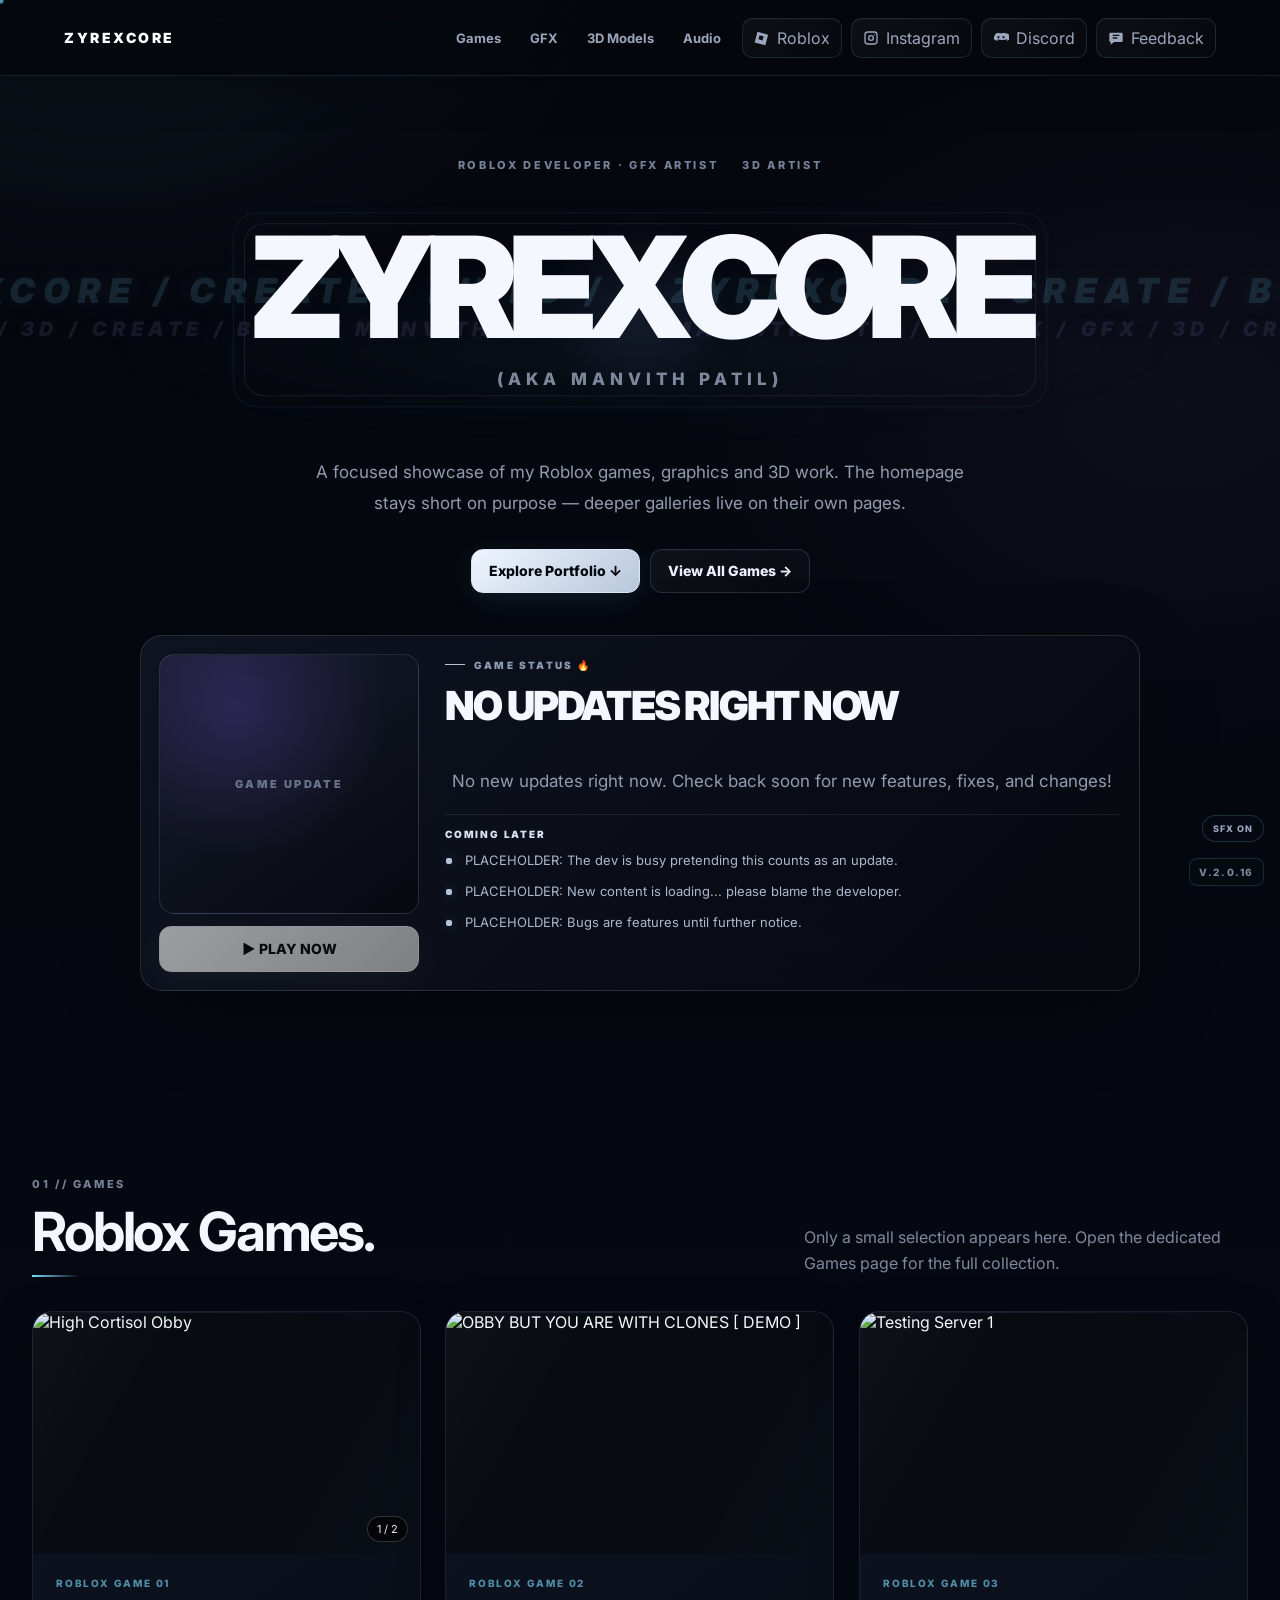
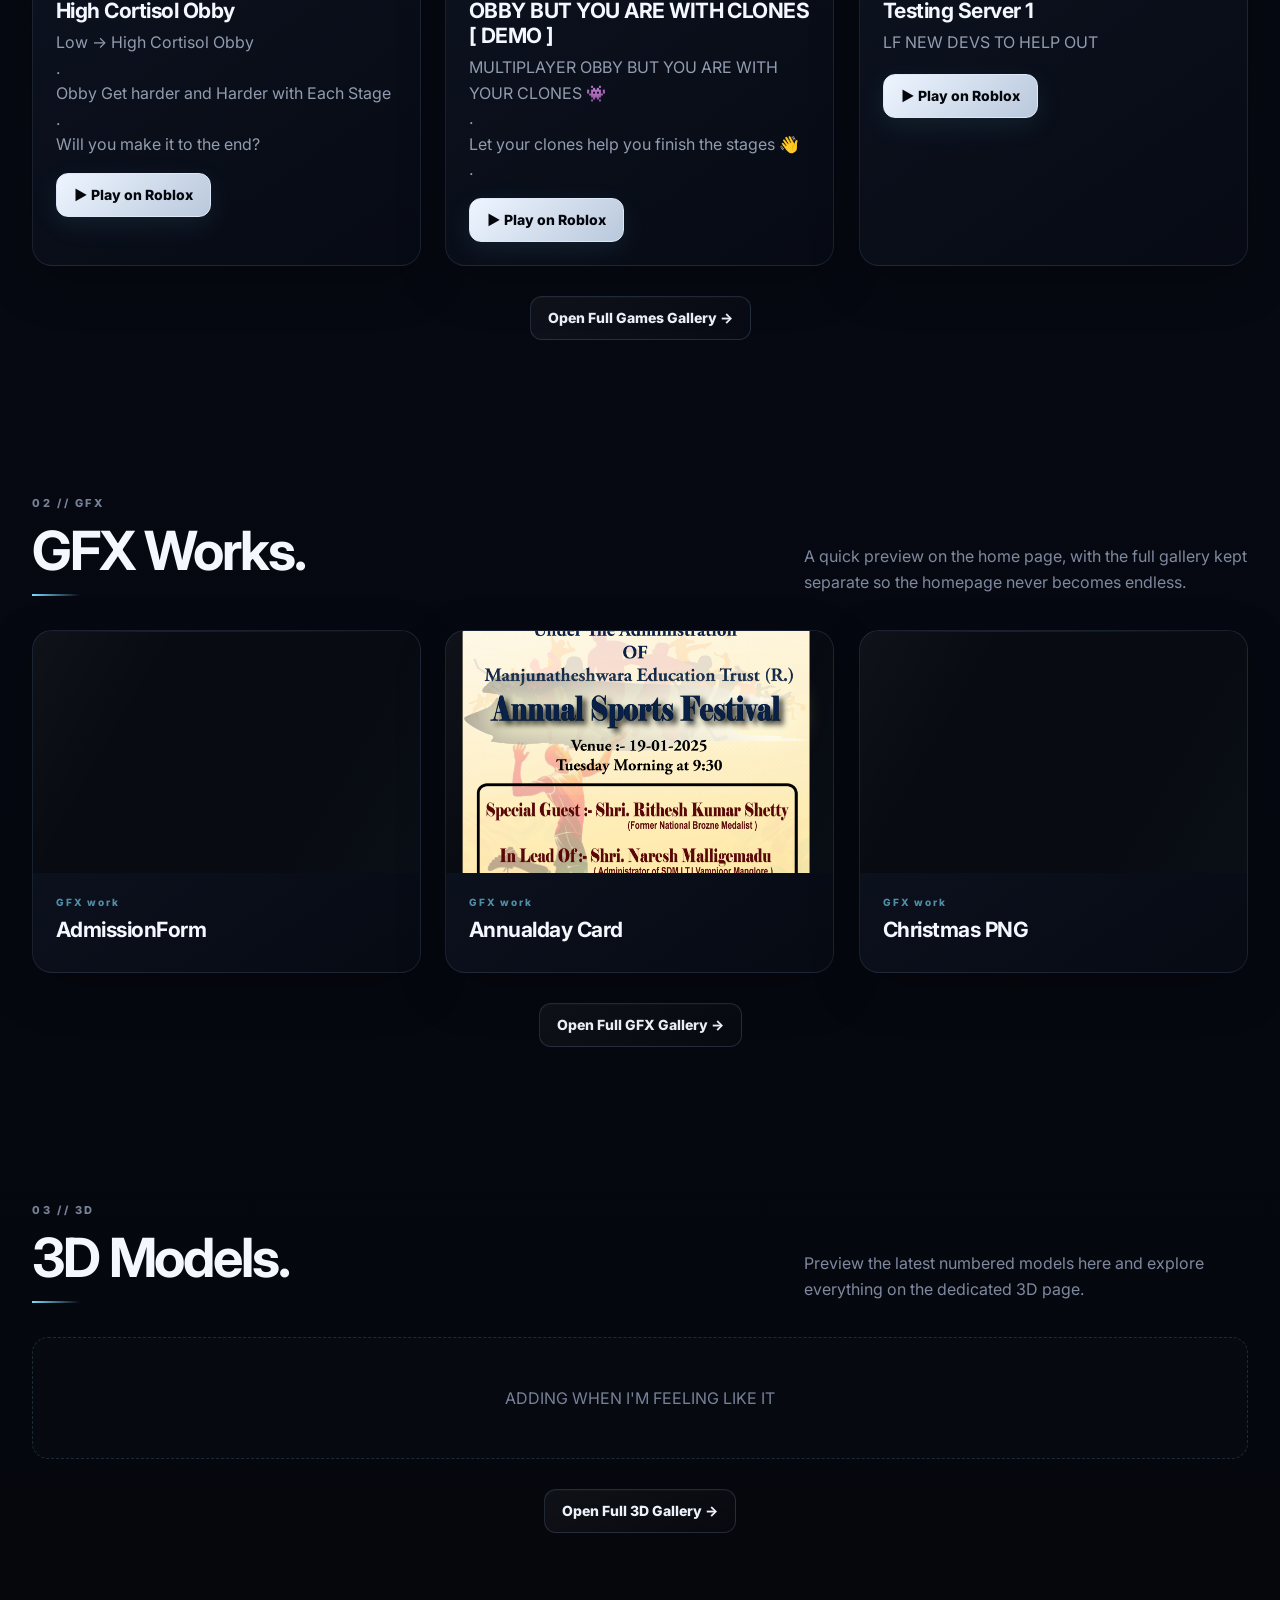
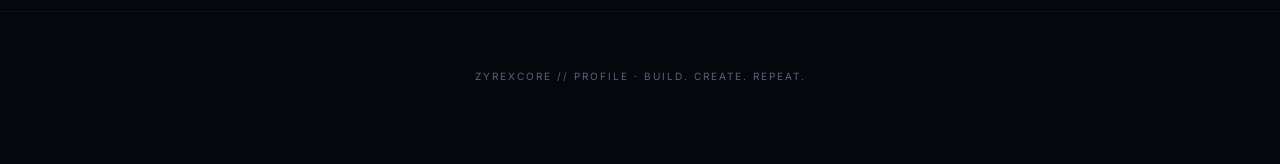
==== index.html @ 9eb10562 "Refresh update notes assets cache" ====
<!doctype html><html lang="en"><head><meta charset="utf-8"><meta name="viewport" content="width=device-width,initial-scale=1"><meta http-equiv="Cache-Control" content="no-cache, no-store, must-revalidate"><meta http-equiv="Pragma" content="no-cache"><meta http-equiv="Expires" content="0"><meta name="theme-color" content="#050505"><title>ZyrexCore // Profile</title><link rel="stylesheet" href="styles.css?v=20261002-v26"><link rel="stylesheet" href="home-mobile.css?v=20261002-v3"><link rel="stylesheet" href="update-notes.css?v=2"></head><body><div class="version-badge">V.2.0.16</div><main><section class="hero"><div class="hero-inner"><div class="eyebrow hero-eyebrow"><span>ROBLOX DEVELOPER · GFX ARTIST</span><span>3D ARTIST</span></div><div class="hero-brand-wrap"><h1 class="hero-brand" aria-label="ZYREXCORE"><span>Z</span><span>Y</span><span>R</span><span>E</span><span>X</span><span>C</span><span>O</span><span>R</span><span>E</span></h1><div class="hero-alias">(AKA MANVITH PATIL)</div></div><p>A focused showcase of my Roblox games, graphics and 3D work. The homepage stays short on purpose — deeper galleries live on their own pages.</p><div class="actions"><a class="btn primary" href="#games">Explore Portfolio ↓</a><a class="btn" href="games.html">View All Games →</a></div></div></section><section class="wrap" id="games"><div class="section-head"><div><div class="eyebrow">01 // GAMES</div><h2>Roblox Games.</h2></div><p>Only a small selection appears here. Open the dedicated Games page for the full collection.</p></div><div class="grid" id="gamesGrid"></div><div class="actions" style="margin-top:28px"><a class="btn" href="games.html">Open Full Games Gallery →</a></div></section><section class="wrap"><div class="section-head"><div><div class="eyebrow">02 // GFX</div><h2>GFX Works.</h2></div><p>A quick preview on the home page, with the full gallery kept separate so the homepage never becomes endless.</p></div><div class="grid" id="gfxGrid"></div><div class="actions" style="margin-top:28px"><a class="btn" href="gfx.html">Open Full GFX Gallery →</a></div></section><section class="wrap"><div class="section-head"><div><div class="eyebrow">03 // 3D</div><h2>3D Models.</h2></div><p>Preview the latest numbered models here and explore everything on the dedicated 3D page.</p></div><div class="grid" id="modelsGrid"></div><div class="actions" style="margin-top:28px"><a class="btn" href="models.html">Open Full 3D Gallery →</a></div></section></main><footer class="footer">ZYREXCORE // PROFILE · BUILD. CREATE. REPEAT.</footer><script src="portfolio.js?v=20261002-v26"></script><script src="mobile-preview.js?v=20261002-v3"></script><script src="update-notes.js?v=3"></script><script>
function wireHomePreviewLinks(){
  const sections=[['gamesGrid','games.html'],['gfxGrid','gfx.html'],['modelsGrid','models.html']];
  sections.forEach(([id,url])=>{
    const grid=document.getElementById(id);
    if(!grid)return;
    grid.querySelectorAll('.card').forEach(card=>{
      card.style.cursor='pointer';
      card.onclick=e=>{if(e.target.closest('a,button'))return;window.location.href=url};
    });
  });
}
bootChrome();
document.querySelectorAll('.version-badge').forEach(el=>el.textContent='V.2.0.16');

renderGames('gamesGrid',3).then(()=>{wireHomePreviewLinks();});
renderAssets('gfx','gfxGrid','GFX work').then(()=>{const b=document.getElementById('gfxGrid');[...b.children].slice(3).forEach(x=>x.remove());wireHomePreviewLinks()});
renderAssets('model','modelsGrid','3D models').then(()=>{const b=document.getElementById('modelsGrid');[...b.children].slice(3).forEach(x=>x.remove());wireHomePreviewLinks()});
</script></body></html>
---- styles.css ----
@import url('https://fonts.googleapis.com/css2?family=Inter:wght@400;500;600;700;800;900&display=swap');
:root{--bg:#05060b;--panel:#0b0e17;--panel2:#101522;--line:#202638;--text:#f5f7ff;--muted:#8992aa;--soft:#cbd2e2;--violet:#8b5cf6;--cyan:#35e0ff;--pink:#ff4dcc}
*{box-sizing:border-box;-webkit-tap-highlight-color:transparent}
html{scroll-behavior:smooth;background:var(--bg);overflow-x:hidden}
body{margin:0;min-width:0;overflow-x:hidden;background:radial-gradient(900px 520px at 50% -15%,rgba(139,92,246,.14),transparent 65%),radial-gradient(700px 500px at 100% 20%,rgba(53,224,255,.07),transparent 65%),var(--bg);color:var(--text);font-family:Inter,ui-sans-serif,system-ui,-apple-system,"Segoe UI",sans-serif;padding-top:76px}
body:before{content:"";position:fixed;inset:0;pointer-events:none;z-index:-1;background:radial-gradient(circle at 50% 20%,transparent 0,rgba(0,0,0,.08) 65%,rgba(0,0,0,.35) 100%)}
body.modal-open{overflow:hidden}
.version-badge{position:fixed;left:16px;bottom:14px;z-index:100;color:#7e879c;font-size:10px;font-weight:800;letter-spacing:.16em;padding:7px 9px;border:1px solid #283047;border-radius:8px;background:rgba(7,10,18,.82);backdrop-filter:blur(12px);pointer-events:none;user-select:none}
.nav{position:fixed!important;top:0;left:0;right:0;width:100%;height:76px;z-index:100;display:flex;align-items:center;justify-content:space-between;padding:0 clamp(16px,5vw,72px);border-bottom:1px solid rgba(255,255,255,.08);background:rgba(5,7,13,.88);backdrop-filter:blur(18px)}
.brand{font-size:14px;font-weight:900;letter-spacing:.18em;color:#fff;text-decoration:none;white-space:nowrap}
.nav-right,.socials{display:flex;align-items:center;gap:9px}
.nav-links{display:flex;align-items:center;gap:25px;margin-right:10px}
.nav-links a,.social-btn{color:#9ca6bd;text-decoration:none;font-size:13px;font-weight:700;transition:.2s}
.nav-links a:hover,.nav-links a.active,.social-btn:hover{color:#fff}
.nav-links a{position:relative;padding:8px 2px}
.nav-links a:after{content:"";position:absolute;left:0;right:0;bottom:1px;height:1px;background:var(--cyan);transform:scaleX(0);transition:.2s}
.nav-links a:hover:after,.nav-links a.active:after{transform:scaleX(1)}
.social-btn{display:inline-flex;align-items:center;justify-content:center;gap:7px;min-height:38px;padding:9px 11px;border:1px solid #273049;border-radius:10px;background:rgba(10,14,25,.72);cursor:pointer;font:inherit}
.social-btn svg{width:16px;height:16px;fill:currentColor}
.feedback-btn:hover{border-color:#52617f;transform:translateY(-1px)}
.hero{min-height:calc(100svh - 76px);display:grid;place-items:center;text-align:center;padding:70px 20px 90px;position:relative}
.hero-inner{width:min(1180px,100%)}
.eyebrow{font-size:11px;font-weight:800;letter-spacing:.24em;color:#778198;text-transform:uppercase}
.hero-eyebrow{display:flex;justify-content:center;gap:24px;flex-wrap:wrap}
.hero-brand-wrap{position:relative;display:inline-block;margin:42px auto 34px;isolation:isolate;perspective:1000px;overflow:hidden}
.hero-brand{position:relative;z-index:3;margin:0;font-size:clamp(60px,11vw,145px);line-height:.82;font-weight:900;letter-spacing:-.075em;white-space:nowrap;color:#f5f7ff;transform:perspective(1000px) rotateX(var(--rx,0deg)) rotateY(var(--ry,0deg));transform-style:preserve-3d;transition:transform .12s cubic-bezier(.2,.8,.2,1)}
.hero-brand:before,.hero-brand:after,.hero-brand-wrap:before,.hero-brand-wrap:after{display:none!important;content:none!important}
.hero-letter{display:inline-block;position:relative;transform:translate3d(var(--lx,0px),var(--ly,0px),0);animation:heroLetter 3.8s ease-in-out infinite;animation-delay:calc(var(--i)*-.16s);will-change:transform}
@keyframes heroLetter{0%,100%{top:2px}50%{top:-3px}}
.hero-moving-lane{position:absolute;left:0;top:50%;z-index:1;width:max-content;height:52px;display:flex;align-items:center;gap:70px;pointer-events:none;white-space:nowrap;transform:translateY(-50%)}
.hero-moving-lane span{display:block;font-size:clamp(18px,3vw,40px);font-weight:900;letter-spacing:.25em;line-height:1;color:rgba(155,190,220,.13);white-space:nowrap}
.hero-moving-lane-a{animation:heroLaneLeft 18s linear infinite}
.hero-moving-lane-b{top:64%;animation:heroLaneRight 23s linear infinite}
.hero-moving-lane-b span{font-size:clamp(11px,1.8vw,24px);letter-spacing:.3em;color:rgba(190,175,225,.10)}
@keyframes heroLaneLeft{from{transform:translate3d(0,-50%,0)}to{transform:translate3d(-33.333%,-50%,0)}}
@keyframes heroLaneRight{from{transform:translate3d(-33.333%,-50%,0)}to{transform:translate3d(0,-50%,0)}}
.hero-alias{margin-top:20px;font-size:clamp(12px,1.5vw,17px);font-weight:800;letter-spacing:.3em;color:#7e879b}
.hero p{max-width:720px;margin:34px auto 0;color:#929bb0;font-size:17px;line-height:1.8}
.actions{display:flex;justify-content:center;gap:10px;margin-top:34px;flex-wrap:wrap}
.btn{display:inline-flex;align-items:center;justify-content:center;gap:8px;min-height:44px;padding:12px 17px;border-radius:12px;border:1px solid #2a334a;background:#0b0f19;color:#edf1fa;text-decoration:none;font-weight:800;font-size:14px;transition:.2s;cursor:pointer}
.btn:hover{border-color:#596783;transform:translateY(-2px)}
.btn.primary{background:#f5f7ff;color:#05060b;border-color:#f5f7ff}
.btn:disabled{opacity:.55;cursor:wait;transform:none}
.wrap{width:min(1240px,100%);margin:auto;padding:76px 28px}
.section-head{display:flex;align-items:end;justify-content:space-between;gap:24px;margin-bottom:28px}
.section-head h2{font-size:clamp(30px,4.5vw,54px);margin:0;letter-spacing:-.04em}
.section-head p{max-width:540px;margin:0;color:#7f899e;line-height:1.6}
.grid{display:grid;grid-template-columns:repeat(3,minmax(0,1fr));gap:20px}
.card{min-width:0;overflow:hidden;border:1px solid rgba(255,255,255,.09);border-radius:18px;background:linear-gradient(145deg,rgba(255,255,255,.035),rgba(255,255,255,.012));box-shadow:0 12px 40px rgba(0,0,0,.18);transition:.25s}
.card:hover{transform:translateY(-5px);border-color:rgba(255,255,255,.24);box-shadow:0 18px 55px rgba(0,0,0,.3)}
.media{aspect-ratio:16/10;overflow:hidden;background:#080b12}
.media img{display:block;width:100%;height:100%;object-fit:cover;transition:transform .45s cubic-bezier(.2,.7,.2,1),filter .35s}
.card:hover .media img{transform:scale(1.035);filter:brightness(1.04)}
.game-media{position:relative}
.game-carousel{position:relative;width:100%;height:100%}
.game-carousel .game-slide{width:100%;height:100%;object-fit:cover;display:block}
.slide-btn{position:absolute;top:50%;transform:translateY(-50%);width:38px;height:38px;border:1px solid rgba(255,255,255,.3);border-radius:50%;background:rgba(0,0,0,.62);color:#fff;font-size:28px;line-height:1;cursor:pointer;display:grid;place-items:center;opacity:.75}
.slide-btn.prev{left:12px}.slide-btn.next{right:12px}
.slide-count{position:absolute;right:12px;bottom:12px;padding:5px 9px;border-radius:99px;background:rgba(0,0,0,.7);border:1px solid rgba(255,255,255,.18);font-size:11px;color:#eee}
.game-placeholder{height:100%;display:grid;place-items:center;align-content:center;gap:7px;background:radial-gradient(circle,#161d2c,#080b12);color:#7f8aa0;letter-spacing:.18em;font-weight:900}
.game-placeholder small{font-size:9px;letter-spacing:.16em;color:#566078}
.card-body{padding:21px}
.kicker{font-size:10px;letter-spacing:.18em;color:#748097;font-weight:800}
.card h3{margin:9px 0 7px;font-size:21px;letter-spacing:-.025em}
.card p{color:#929caf;line-height:1.6;margin:0}
.game-description{white-space:pre-line;max-height:7.8em;overflow:hidden}
.card-actions{margin-top:18px}
.empty{padding:50px 25px;border:1px dashed #303a52;border-radius:16px;color:#778197;text-align:center;grid-column:1/-1;background:rgba(255,255,255,.015)}
.page-hero{width:min(1200px,100%);padding:90px 28px 48px;margin:auto}
.page-hero h1{font-size:clamp(46px,8vw,88px);line-height:.92;margin:0 0 15px;letter-spacing:-.06em}
.page-hero p{max-width:700px;color:#8993a8;line-height:1.7}
.footer{padding:50px 24px 70px;text-align:center;color:#596277;font-size:10px;letter-spacing:.2em}
.lightbox{position:fixed;inset:76px 0 0;z-index:200;display:none;place-items:center;padding:18px 22px;background:rgba(0,0,0,.94);backdrop-filter:blur(14px)}
.lightbox.open{display:grid}
.lightbox img{max-width:calc(100vw - 44px);max-height:calc(100svh - 112px);object-fit:contain;border:1px solid rgba(255,255,255,.1);border-radius:10px;box-shadow:0 30px 100px rgba(0,0,0,.7)}
.close{position:fixed;right:18px;top:88px;z-index:2;min-height:42px;border:1px solid #303b52;border-radius:10px;background:#0c111c;color:#fff;padding:9px 13px;cursor:pointer}
.feedback-overlay{position:fixed;inset:0;z-index:300;display:none;place-items:center;padding:22px;background:rgba(0,0,0,.82);backdrop-filter:blur(10px)}
.feedback-overlay.open{display:grid;pointer-events:auto}
.feedback-modal{position:relative;z-index:301;width:min(620px,calc(100vw - 32px));max-height:min(90svh,820px);overflow-y:auto;overscroll-behavior:contain;border:1px solid #303a52;border-radius:20px;background:linear-gradient(145deg,#101521,#080b12);padding:34px;box-shadow:0 25px 90px rgba(0,0,0,.65)}
.feedback-close{position:absolute;right:18px;top:16px;z-index:302;width:38px;height:38px;border:1px solid #303a52;border-radius:10px;background:#0b101a;color:#fff;font-size:25px;cursor:pointer}
.feedback-modal h2{margin:10px 0 6px;font-size:clamp(30px,5vw,44px);letter-spacing:-.04em}
.feedback-subtitle{margin:0 0 26px;color:#7d879b}
.feedback-modal label{display:block;margin:0 0 18px;color:#dce2ee;font-size:13px;font-weight:700}
.feedback-modal label span{color:#657087;font-weight:500}
.feedback-modal input,.feedback-modal textarea{display:block;width:100%;margin-top:8px;border:1px solid #303a52;border-radius:11px;background:#080c15;color:#fff;padding:13px 14px;outline:none;font:inherit;resize:vertical}
.feedback-modal input:focus,.feedback-modal textarea:focus{border-color:#566783;box-shadow:0 0 0 3px rgba(53,224,255,.07)}
.feedback-modal textarea{min-height:160px}
.feedback-trap{position:absolute!important;left:-9999px!important;width:1px!important;height:1px!important;opacity:0!important}
.feedback-status{min-height:0;height:0;margin:0;overflow:hidden}
.feedback-actions{display:flex;justify-content:flex-end;gap:10px;margin-top:8px;position:relative;z-index:2}
.feedback-toast{position:fixed;left:50%;top:50%;z-index:400;transform:translate(-50%,-42%) scale(.92);width:min(460px,calc(100vw - 32px));padding:18px 20px;border:1px solid #35405a;border-radius:16px;background:rgba(10,14,23,.97);box-shadow:0 22px 80px rgba(0,0,0,.68),0 0 0 100vmax rgba(0,0,0,.28);color:#eee;font-size:14px;font-weight:700;text-align:center;opacity:0;pointer-events:none;transition:opacity .22s ease,transform .22s ease;backdrop-filter:blur(14px)}
.feedback-toast.show{opacity:1;transform:translate(-50%,-50%) scale(1)}
.sfx-toggle{position:fixed;right:16px;bottom:58px;z-index:96;padding:7px 10px;border-radius:999px;border:1px solid #303b5c;background:rgba(7,10,18,.86);color:#9ca8c5;font:800 9px Inter,sans-serif;letter-spacing:.12em;cursor:pointer;backdrop-filter:blur(14px)}
.sfx-toggle:hover{color:#fff;border-color:var(--cyan)}
.cursor-light{display:none!important}
.cursor-trail{position:fixed;left:0;top:0;width:6px;height:6px;margin:-3px 0 0 -3px;border-radius:50%;pointer-events:none;z-index:9999;background:rgba(255,255,255,.22);opacity:calc(.3 - var(--n,0)*.018);will-change:transform}
.preview-scroll-wrap{position:relative;width:100%;min-width:0}
.preview-scroll-btn{display:none}
body.gfx-page .grid{display:block!important;position:relative!important;column-count:initial!important}
body.gfx-page .grid>.card{position:absolute!important;margin:0!important;width:calc((100% - 40px)/3);break-inside:initial}
body.gfx-page .media{height:auto!important;aspect-ratio:auto!important;display:flex;align-items:center;justify-content:center}
body.gfx-page .media img{display:block;width:100%;height:auto;object-fit:contain}
body.gfx-page .card-body{padding:8px 11px 10px}
body.gfx-page .card h3{font-size:12px;margin:2px 0 0;color:#cbd3e7}
.game-search{display:flex;align-items:center;gap:12px;margin-bottom:20px}
.game-search input{width:min(520px,100%);padding:13px 15px;border:1px solid #303a52;border-radius:11px;background:#080c15;color:#fff;font:inherit;outline:none}
.game-search input:focus{border-color:#5b6b88}
.game-search input::placeholder{color:#68738a}
.game-search-status{font-size:12px;letter-spacing:.08em;color:#68738a;white-space:nowrap}
@media(max-width:900px){.grid{grid-template-columns:repeat(2,minmax(0,1fr))}.nav{padding:0 14px}.nav-links{gap:16px}.social-btn{padding:9px}.social-btn span{display:none}.wrap{padding:58px 20px}.page-hero{padding:72px 20px 42px}body.gfx-page .grid>.card{width:calc((100% - 14px)/2)}}
@media(max-width:600px){
 html{scroll-padding-top:76px}
 body{padding-top:76px}
 .nav{height:76px;padding:10px 12px;align-items:center}
 .brand{font-size:12px;letter-spacing:.15em}
 .nav-right{margin-left:auto;gap:5px}
 .nav-links{order:3;display:flex;width:100%;margin:0;gap:8px;overflow-x:auto;scrollbar-width:none}
 .nav-links::-webkit-scrollbar{display:none}
 .nav-links a{flex:0 0 auto;font-size:11px}
 .socials{gap:4px}
 .social-btn{width:38px;height:38px;min-height:38px;padding:0;border-radius:11px}
 .social-btn svg{width:17px;height:17px}
 .version-badge{display:none}
 .hero{min-height:auto;padding:48px 16px 78px}
 .hero-eyebrow{gap:8px 16px}
 .hero-brand-wrap{margin:34px auto 28px;max-width:100%;overflow:hidden}
 .hero-brand{font-size:clamp(44px,15.5vw,78px);white-space:nowrap}
 .hero-moving-lane{height:32px;gap:30px}
 .hero-moving-lane span{font-size:10px;letter-spacing:.14em}
 .hero-moving-lane-b{top:65%}
 .hero-moving-lane-b span{font-size:8px;letter-spacing:.18em}
 .hero-alias{font-size:10px;letter-spacing:.2em}
 .hero p{font-size:15px;line-height:1.7;margin-top:28px}
 .actions{margin-top:26px}
 .btn{width:100%}
 .wrap{padding:54px 16px}
 .section-head{display:block}
 .section-head p{margin-top:12px}
 .grid{grid-template-columns:1fr;gap:14px}
 .preview-scroll-wrap{overflow:hidden}
 .preview-scroll-wrap .grid{display:flex!important;flex-wrap:nowrap;gap:0;overflow:visible!important;transform:translate3d(0,0,0);transition:transform .28s ease;will-change:transform}
 .preview-scroll-wrap .grid>.card{flex:0 0 100%;width:100%;max-width:none;min-width:100%;scroll-snap-align:none}
 .preview-scroll-wrap .grid>.empty{flex:0 0 100%;width:100%;min-width:100%}
 .preview-scroll-btn{display:grid;position:absolute;z-index:4;top:42%;width:46px;height:46px;border:1px solid rgba(255,255,255,.3);border-radius:50%;background:rgba(5,5,5,.92);color:#fff;font-size:29px;line-height:1;place-items:center;cursor:pointer;box-shadow:0 8px 30px rgba(0,0,0,.65);backdrop-filter:blur(8px)}
 .preview-scroll-prev{left:8px}.preview-scroll-next{right:8px}
 .preview-scroll-wrap .card:hover{transform:none}
 .preview-scroll-wrap .card-body{padding:16px}
 .preview-scroll-wrap .card h3{font-size:19px}
 .preview-scroll-wrap .card p{font-size:14px}
 .page-hero{padding:62px 16px 36px}
 .lightbox{inset:76px 0 0;padding:12px}
 .lightbox img{max-width:calc(100vw - 24px);max-height:calc(100svh - 100px)}
 .close{top:86px;right:10px}
 .feedback-overlay{padding:12px}
 .feedback-modal{width:100%;max-height:calc(100svh - 24px);padding:24px 16px;border-radius:18px}
 .feedback-modal h2{font-size:30px}
 .feedback-modal input,.feedback-modal textarea{font-size:16px}
 .feedback-actions{flex-direction:column-reverse}
 .feedback-actions .btn{width:100%}
 .sfx-toggle{right:10px;bottom:45px}
 body.gfx-page .grid>.card{width:100%}
 .game-search{display:block}.game-search-status{display:block;margin-top:9px}
}
@media(prefers-reduced-motion:reduce){
 .hero-letter,.hero-moving-lane-a,.hero-moving-lane-b,.card,.btn,.social-btn{animation:none!important;transition:none!important}
 .cursor-trail{display:none!important}
}

/* V2.0.1 HERO INTERACTION */
.hero-brand-wrap{
 --glow-x:50%;
 --glow-y:50%;
 overflow:visible!important;
}
.hero-brand-wrap:before{
 display:block!important;
 content:""!important;
 position:absolute!important;
 left:50%!important;
 top:50%!important;
 width:calc(100% + 34px)!important;
 height:calc(100% + 34px)!important;
 transform:translate(-50%,-50%)!important;
 border:1px solid rgba(120,220,255,.18)!important;
 border-radius:24px!important;
 pointer-events:none!important;
 z-index:2!important;
 opacity:.35!important;
 background:radial-gradient(circle at var(--glow-x) var(--glow-y),rgba(53,224,255,.13),transparent 30%)!important;
 box-shadow:inset 0 0 28px rgba(53,224,255,.025),0 0 24px rgba(53,224,255,.035)!important;
 transition:opacity .3s ease,box-shadow .3s ease!important;
}
.hero-brand-wrap:after{
 display:block!important;
 content:""!important;
 position:absolute!important;
 left:50%!important;
 top:50%!important;
 width:calc(100% + 12px)!important;
 height:calc(100% + 12px)!important;
 transform:translate(-50%,-50%)!important;
 border:1px solid rgba(255,77,204,.08)!important;
 border-radius:20px!important;
 pointer-events:none!important;
 z-index:0!important;
 background:radial-gradient(circle at var(--glow-x) var(--glow-y),rgba(255,77,204,.07),transparent 24%)!important;
}
.hero-brand{
 animation:none!important;
 filter:none!important;
 text-shadow:none!important;
 transition:transform .18s cubic-bezier(.16,1,.3,1)!important;
}
.hero-brand>.hero-letter{
 animation:none!important;
 transform:translate3d(var(--lx,0px),var(--ly,0px),0)!important;
 transition:transform .16s cubic-bezier(.16,1,.3,1),filter .2s ease!important;
}
.hero-brand-wrap:hover:before{opacity:.8!important;box-shadow:inset 0 0 32px rgba(53,224,255,.05),0 0 34px rgba(53,224,255,.08)!important}
.hero-brand-wrap:hover .hero-letter{filter:brightness(1.06)!important}
.hero-moving-lane{
 left:50%!important;
 width:100vw!important;
 max-width:none!important;
 overflow:visible!important;
 gap:clamp(35px,5vw,100px)!important;
 transform:translate3d(-50%,-50%,0)!important;
}
.hero-moving-lane span{
 flex:0 0 auto!important;
 font-size:clamp(18px,3.2vw,44px)!important;
 letter-spacing:.22em!important;
 color:rgba(130,215,255,.11)!important;
 transform:skewX(-10deg)!important;
 text-shadow:0 0 22px rgba(53,224,255,.08)!important;
}
.hero-moving-lane-a{animation:heroLaneSweepLeft 20s linear infinite!important}
.hero-moving-lane-b{
 top:66%!important;
 animation:heroLaneSweepRight 25s linear infinite!important;
}
.hero-moving-lane-b span{
 font-size:clamp(11px,1.7vw,25px)!important;
 letter-spacing:.3em!important;
 color:rgba(255,120,220,.095)!important;
 text-shadow:0 0 18px rgba(255,77,204,.06)!important;
}
@keyframes heroLaneSweepLeft{
 from{transform:translate3d(-50%,-50%,0)}
 to{transform:translate3d(-150%,-50%,0)}
}
@keyframes heroLaneSweepRight{
 from{transform:translate3d(-150%,-50%,0)}
 to{transform:translate3d(-50%,-50%,0)}
}
.cursor-trail{
 width:7px!important;
 height:7px!important;
 margin:-3.5px 0 0 -3.5px!important;
 border-radius:50%!important;
 background:rgba(120,225,255,.42)!important;
 box-shadow:0 0 9px rgba(53,224,255,.18)!important;
 opacity:calc(.34 - var(--n,0)*.022)!important;
 will-change:transform!important;
}
@media(max-width:600px){
 .hero-brand-wrap:before,.hero-brand-wrap:after{width:calc(100% + 16px)!important;height:calc(100% + 16px)!important}
 .hero-moving-lane{width:140vw!important}
 .hero-moving-lane span{font-size:10px!important;letter-spacing:.12em!important}
 .hero-moving-lane-b span{font-size:8px!important}
 .cursor-trail{width:5px!important;height:5px!important;margin:-2.5px 0 0 -2.5px!important}
}
@media(prefers-reduced-motion:reduce){
 .hero-moving-lane-a,.hero-moving-lane-b{animation:none!important}
}


/* V2.0.2 SITE-WIDE VISUAL SYSTEM — shared gallery palette */
:root{
 --violet:#66738a;
 --cyan:#b7c3d6;
 --pink:#8996aa;
}
body{
 background:
  radial-gradient(900px 520px at 50% -15%,rgba(126,143,168,.11),transparent 65%),
  radial-gradient(700px 500px at 100% 20%,rgba(104,122,148,.055),transparent 65%),
  var(--bg);
}
.nav-links a:after{background:#b7c3d6}
.sfx-toggle:hover{border-color:#b7c3d6}
.feedback-modal input:focus,.feedback-modal textarea:focus{box-shadow:0 0 0 3px rgba(183,195,214,.055)}

.hero-brand-wrap:before{
 border-color:rgba(190,204,224,.16)!important;
 background:radial-gradient(circle at var(--glow-x) var(--glow-y),rgba(183,195,214,.10),transparent 30%)!important;
 box-shadow:inset 0 0 28px rgba(183,195,214,.018),0 0 24px rgba(183,195,214,.028)!important;
}
.hero-brand-wrap:after{
 border-color:rgba(145,158,178,.09)!important;
 background:radial-gradient(circle at var(--glow-x) var(--glow-y),rgba(145,158,178,.055),transparent 24%)!important;
}
.hero-brand-wrap:hover:before{
 box-shadow:inset 0 0 32px rgba(183,195,214,.035),0 0 34px rgba(183,195,214,.065)!important;
}
.hero-moving-lane span{
 color:rgba(190,204,224,.105)!important;
 text-shadow:0 0 22px rgba(183,195,214,.055)!important;
}
.hero-moving-lane-b span{
 color:rgba(160,174,196,.09)!important;
 text-shadow:0 0 18px rgba(160,174,196,.045)!important;
}
.cursor-trail{
 background:rgba(195,207,225,.34)!important;
 box-shadow:0 0 9px rgba(183,195,214,.13)!important;
}


/* V2.0.3 — SHARED INTERACTION SYSTEM
   Same visual language + motion treatment across every page. */
:root{
 --accent:#7ddcff;
 --accent2:#a98cff;
 --accent3:#ff72cf;
 --surface:#0a0f1b;
 --surface2:#0e1524;
 --stroke:rgba(150,180,220,.16);
}
body{
 background:
  radial-gradient(800px 500px at 8% 0%,rgba(125,220,255,.055),transparent 62%),
  radial-gradient(800px 560px at 92% 12%,rgba(169,140,255,.05),transparent 64%),
  linear-gradient(180deg,#05070d 0%,#060912 52%,#05070d 100%);
}
body:after{
 content:"";position:fixed;inset:0;pointer-events:none;z-index:-1;opacity:.22;
 background-image:linear-gradient(rgba(255,255,255,.018) 1px,transparent 1px),linear-gradient(90deg,rgba(255,255,255,.018) 1px,transparent 1px);
 background-size:48px 48px;
 mask-image:linear-gradient(to bottom,black,transparent 82%);
}
.nav{
 border-bottom-color:rgba(125,220,255,.12)!important;
 box-shadow:0 12px 45px rgba(0,0,0,.22);
}
.nav-links a:after{background:linear-gradient(90deg,var(--accent),var(--accent2))!important}
.social-btn{
 border-color:rgba(150,180,220,.15)!important;
 background:linear-gradient(145deg,rgba(255,255,255,.045),rgba(255,255,255,.012))!important;
 box-shadow:inset 0 1px rgba(255,255,255,.025);
}
.social-btn:hover{
 color:#fff!important;
 border-color:rgba(125,220,255,.42)!important;
 box-shadow:0 0 22px rgba(125,220,255,.07),inset 0 1px rgba(255,255,255,.05);
}
.hero,.page-hero{position:relative}
.hero:before,.page-hero:before{
 content:"";position:absolute;pointer-events:none;inset:18% 5% auto;
 height:180px;
 background:radial-gradient(ellipse,rgba(125,220,255,.045),transparent 68%);
 filter:blur(16px);
}
.page-hero{
 padding-top:82px!important;
}
.page-hero h1{
 position:relative;
 text-shadow:0 0 40px rgba(125,220,255,.055);
}
.page-hero h1:after{
 content:"";display:block;width:92px;height:2px;margin-top:20px;
 background:linear-gradient(90deg,var(--accent),var(--accent2),transparent);
 box-shadow:0 0 16px rgba(125,220,255,.18);
}
.section-head h2{position:relative}
.section-head h2:after{
 content:"";display:block;width:48px;height:2px;margin-top:11px;
 background:linear-gradient(90deg,var(--accent),transparent);
}
.card{
 position:relative;
 border-color:rgba(150,180,220,.12)!important;
 background:linear-gradient(145deg,rgba(16,23,38,.9),rgba(7,11,20,.94))!important;
 box-shadow:0 16px 50px rgba(0,0,0,.24),inset 0 1px rgba(255,255,255,.025)!important;
 transform-style:preserve-3d;
 will-change:transform;
 transition:transform .22s cubic-bezier(.16,1,.3,1),border-color .22s,box-shadow .22s!important;
}
.card:before{
 content:"";position:absolute;inset:0;z-index:4;pointer-events:none;border-radius:inherit;
 background:radial-gradient(circle at var(--mx,50%) var(--my,50%),rgba(125,220,255,.085),transparent 34%);
 opacity:0;transition:opacity .25s;
}
.card:after{
 content:"";position:absolute;left:14px;right:14px;top:0;height:1px;z-index:5;pointer-events:none;
 background:linear-gradient(90deg,transparent,rgba(125,220,255,.4),rgba(169,140,255,.28),transparent);
 opacity:.28;
}
.card:hover{
 border-color:rgba(125,220,255,.32)!important;
 box-shadow:0 22px 65px rgba(0,0,0,.34),0 0 28px rgba(125,220,255,.045),inset 0 1px rgba(255,255,255,.04)!important;
}
.card:hover:before{opacity:1}
.card .media{position:relative}
.card .media:after{
 content:"";position:absolute;inset:0;pointer-events:none;
 background:linear-gradient(120deg,rgba(255,255,255,.055),transparent 28%,transparent 72%,rgba(125,220,255,.035));
 opacity:.55;
}
.media img{transition:transform .55s cubic-bezier(.16,1,.3,1),filter .35s!important}
.card:hover .media img{transform:scale(1.045)!important;filter:brightness(1.055) saturate(1.04)!important}
.card-body{position:relative;z-index:6}
.kicker{
 color:rgba(125,220,255,.62)!important;
}
.card h3{text-shadow:0 0 22px rgba(125,220,255,.035)}
.btn{
 border-color:rgba(150,180,220,.18)!important;
 background:linear-gradient(145deg,rgba(255,255,255,.045),rgba(255,255,255,.012))!important;
 box-shadow:inset 0 1px rgba(255,255,255,.025);
}
.btn:hover{
 border-color:rgba(125,220,255,.45)!important;
 box-shadow:0 0 24px rgba(125,220,255,.07),inset 0 1px rgba(255,255,255,.045);
}
.btn.primary{
 background:linear-gradient(135deg,#eef5ff,#b9c8dc)!important;
 color:#05070d!important;
 border-color:#dce8f7!important;
 box-shadow:0 8px 28px rgba(125,220,255,.09)!important;
}
.game-search input{
 border-color:rgba(150,180,220,.16)!important;
 background:linear-gradient(145deg,rgba(255,255,255,.035),rgba(255,255,255,.01))!important;
}
.game-search input:focus{
 border-color:rgba(125,220,255,.45)!important;
 box-shadow:0 0 0 3px rgba(125,220,255,.06),0 0 28px rgba(125,220,255,.04)!important;
}
.empty{
 border-color:rgba(125,220,255,.16)!important;
 background:rgba(255,255,255,.012)!important;
}
.footer{border-top:1px solid rgba(150,180,220,.06)}
.version-badge{
 border-color:rgba(125,220,255,.16)!important;
 box-shadow:0 0 18px rgba(125,220,255,.025);
}
.sfx-toggle{
 border-color:rgba(125,220,255,.18)!important;
}
.sfx-toggle:hover{box-shadow:0 0 22px rgba(125,220,255,.08)}
.hero-brand-wrap:before{
 border-color:rgba(125,220,255,.22)!important;
 background:radial-gradient(circle at var(--glow-x) var(--glow-y),rgba(125,220,255,.11),transparent 30%)!important;
 box-shadow:inset 0 0 32px rgba(125,220,255,.02),0 0 30px rgba(125,220,255,.045)!important;
}
.hero-brand-wrap:after{
 border-color:rgba(169,140,255,.13)!important;
 background:radial-gradient(circle at var(--glow-x) var(--glow-y),rgba(169,140,255,.065),transparent 24%)!important;
}
.hero-moving-lane span{
 color:rgba(125,220,255,.13)!important;
 text-shadow:0 0 24px rgba(125,220,255,.08)!important;
}
.hero-moving-lane-b span{
 color:rgba(190,165,255,.105)!important;
 text-shadow:0 0 20px rgba(169,140,255,.065)!important;
}
.cursor-trail{
 background:rgba(125,220,255,.42)!important;
 box-shadow:0 0 10px rgba(125,220,255,.18)!important;
}
@media(max-width:600px){
 .page-hero{padding-top:60px!important}
 .page-hero h1:after{margin-top:15px}
 .card{border-radius:15px}
}
@media(prefers-reduced-motion:reduce){
 .card{transform:none!important}
}


/* V2.0.5 — UI PLACEMENT REVAMP + HERO MARQUEE FIX */
.hero{
 padding:82px 24px 108px!important;
}
.hero-inner{
 width:min(1160px,100%)!important;
}
.hero-eyebrow{
 margin-bottom:8px;
}
.hero-brand-wrap{
 margin:50px auto 38px!important;
}
.hero-alias{
 margin-top:24px!important;
}
.hero p{
 margin-top:30px!important;
 max-width:680px!important;
}
.actions{
 margin-top:30px!important;
}
.hero-moving-lane{
 left:50%!important;
 width:max-content!important;
 height:56px!important;
 overflow:visible!important;
 gap:clamp(42px,5vw,100px)!important;
 transform:translate3d(-50%,-50%,0)!important;
}
.hero-moving-lane-a{
 top:38%!important;
 animation:zyrexMarqueeLeft 18s linear infinite!important;
}
.hero-moving-lane-b{
 top:63%!important;
 animation:zyrexMarqueeRight 22s linear infinite!important;
}
.hero-moving-lane span{
 font-size:clamp(16px,2.7vw,38px)!important;
 letter-spacing:.24em!important;
}
.hero-moving-lane-b span{
 font-size:clamp(10px,1.55vw,22px)!important;
 letter-spacing:.28em!important;
}
@keyframes zyrexMarqueeLeft{
 from{transform:translate3d(-50%,-50%,0)}
 to{transform:translate3d(-75%,-50%,0)}
}
@keyframes zyrexMarqueeRight{
 from{transform:translate3d(-75%,-50%,0)}
 to{transform:translate3d(-50%,-50%,0)}
}
.page-hero{
 width:min(1120px,100%)!important;
 padding:92px 32px 54px!important;
}
.page-hero h1{
 margin-top:10px!important;
 margin-bottom:20px!important;
}
.page-hero p{
 max-width:650px!important;
 margin:0!important;
}
.wrap{
 width:min(1280px,100%)!important;
 padding:78px 32px!important;
}
.section-head{
 display:grid!important;
 grid-template-columns:minmax(0,1fr) minmax(260px,.62fr)!important;
 align-items:end!important;
 gap:56px!important;
 margin-bottom:34px!important;
}
.section-head h2{
 margin-top:8px!important;
}
.section-head p{
 justify-self:end;
 margin:0!important;
}
.grid{
 gap:24px!important;
}
.card{
 border-radius:20px!important;
}
.card-body{
 padding:23px!important;
}
.game-search{
 margin-bottom:28px!important;
}
.game-search input{
 max-width:620px!important;
}
.footer{
 padding:58px 24px 82px!important;
}
@media(max-width:900px){
 .hero{padding:70px 20px 90px!important}
 .page-hero{padding:76px 24px 48px!important}
 .wrap{padding:64px 22px!important}
 .section-head{grid-template-columns:1fr!important;gap:14px!important}
 .section-head p{justify-self:start}
 .grid{gap:18px!important}
}
@media(max-width:600px){
 .hero{padding:54px 16px 76px!important}
 .hero-brand-wrap{margin:38px auto 30px!important;display:block;width:fit-content;max-width:100%}
 .hero-moving-lane{height:34px!important;gap:28px!important}
 .hero-moving-lane-a{top:37%!important}
 .hero-moving-lane-b{top:64%!important}
 .hero-moving-lane span{font-size:18px!important;letter-spacing:.15em!important}
 .hero-moving-lane-b span{font-size:13px!important;letter-spacing:.18em!important}
 .page-hero{padding:62px 16px 38px!important}
 .wrap{padding:54px 16px!important}
 .section-head{margin-bottom:24px!important}
 .grid{gap:14px!important}
 .card{border-radius:16px!important}
 .card-body{padding:18px!important}
}
@media(prefers-reduced-motion:reduce){
 .hero-moving-lane-a,.hero-moving-lane-b{animation:zyrexMarqueeLeft 18s linear infinite!important}
}


/* V2.0.6 — HERO MARQUEE + VERSION PLACEMENT */
.version-badge{
 left:auto!important;
 right:16px!important;
 bottom:14px!important;
}
.sfx-toggle{
 right:16px!important;
 bottom:58px!important;
}
.hero-moving-lane{
 will-change:transform!important;
}
.hero-moving-lane-a{
 animation:zyrexMarqueeLeft 14s linear infinite!important;
}
.hero-moving-lane-b{
 animation:zyrexMarqueeRight 18s linear infinite!important;
}
@keyframes zyrexMarqueeLeft{
 0%{transform:translate3d(-50%,-50%,0)}
 100%{transform:translate3d(-150%,-50%,0)}
}
@keyframes zyrexMarqueeRight{
 0%{transform:translate3d(-150%,-50%,0)}
 100%{transform:translate3d(-50%,-50%,0)}
}
@media(max-width:600px){
 .version-badge{right:10px!important;bottom:10px!important}
 .sfx-toggle{right:10px!important;bottom:50px!important}
 .hero-moving-lane-a{animation-duration:12s!important}
 .hero-moving-lane-b{animation-duration:15s!important}
}


/* V2.0.7 — RELIABLE MARQUEE + AUDIO SECTION */
.hero-moving-lane{
 overflow:hidden!important;
}
.hero-moving-lane-track{
 display:flex!important;
 width:max-content!important;
 align-items:center!important;
 gap:clamp(42px,5vw,100px)!important;
 will-change:transform!important;
 animation:zyrexTrackLeft 18s linear infinite!important;
}
.hero-moving-lane-b .hero-moving-lane-track{
 animation:zyrexTrackRight 22s linear infinite!important;
}
.hero-moving-lane span{
 flex:0 0 auto!important;
}
@keyframes zyrexTrackLeft{
 from{transform:translate3d(0,0,0)}
 to{transform:translate3d(-50%,0,0)}
}
@keyframes zyrexTrackRight{
 from{transform:translate3d(-50%,0,0)}
 to{transform:translate3d(0,0,0)}
}
.audio-grid{
 display:grid;
 grid-template-columns:repeat(2,minmax(0,1fr));
 gap:24px;
}
.audio-card{
 overflow:hidden;
 border:1px solid rgba(150,180,220,.12);
 border-radius:20px;
 background:linear-gradient(145deg,rgba(16,23,38,.9),rgba(7,11,20,.94));
 box-shadow:0 16px 50px rgba(0,0,0,.24);
}
.audio-player{
 aspect-ratio:16/9;
 background:#05070d;
}
.audio-player iframe{
 display:block;
 width:100%;
 height:100%;
 border:0;
}
.audio-info{
 display:flex;
 align-items:center;
 justify-content:space-between;
 gap:20px;
 padding:20px 22px;
}
.audio-info h3{
 margin:7px 0 4px;
 font-size:20px;
}
.audio-info p{
 margin:0;
 color:#7f899e;
 font-size:13px;
}
@media(max-width:700px){
 .audio-grid{grid-template-columns:1fr}
 .audio-info{align-items:flex-start;flex-direction:column}
 .audio-info .btn{width:100%}
}
@media(prefers-reduced-motion:reduce){
 .hero-moving-lane-track,.hero-moving-lane-b .hero-moving-lane-track{animation:none!important}
}


/* V2.0.8 — AUDIO PAGE LAYOUT */
.audio-grid{width:min(1120px,100%);margin:0 auto;}
.audio-card{transition:transform .22s cubic-bezier(.16,1,.3,1),border-color .22s,box-shadow .22s!important}
.audio-card:hover{transform:translateY(-4px);border-color:rgba(125,220,255,.28);box-shadow:0 22px 60px rgba(0,0,0,.32),0 0 26px rgba(125,220,255,.04)}
.audio-title{min-height:1.25em}
@media(max-width:700px){.audio-grid{width:100%}}


/* V2.0.16 — SINGLE-LINE HERO BRAND + MOBILE MARQUEE */
.mobile-nav-toggle,.mobile-nav-panel{display:none}
@media(max-width:600px){
 .nav-right{display:none!important}
 .mobile-nav-toggle{display:flex!important;position:absolute;left:14px;top:50%;width:44px;height:44px;transform:translateY(-50%);padding:0;border:1px solid rgba(150,180,220,.18);border-radius:12px;background:linear-gradient(145deg,rgba(255,255,255,.055),rgba(255,255,255,.012));box-shadow:0 8px 24px rgba(0,0,0,.28),inset 0 1px rgba(255,255,255,.04);align-items:center;justify-content:center;flex-direction:column;gap:5px;cursor:pointer;z-index:1002;-webkit-tap-highlight-color:transparent}
 .mobile-nav-toggle span{display:block;width:19px;height:2px;border-radius:2px;background:#dce8f7;box-shadow:0 0 8px rgba(125,220,255,.12);transition:transform .24s ease,opacity .2s ease}
 .mobile-nav-toggle[aria-expanded="true"] span:nth-child(1){transform:translateY(7px) rotate(45deg)}
 .mobile-nav-toggle[aria-expanded="true"] span:nth-child(2){opacity:0}
 .mobile-nav-toggle[aria-expanded="true"] span:nth-child(3){transform:translateY(-7px) rotate(-45deg)}
 .mobile-nav-panel{display:block;position:fixed;inset:0;z-index:1001;visibility:hidden;pointer-events:none}
 .mobile-nav-panel.open{visibility:visible;pointer-events:auto}
 .mobile-nav-backdrop{position:absolute;inset:0;background:rgba(2,5,10,.58);backdrop-filter:blur(5px);opacity:0;transition:opacity .25s ease}
 .mobile-nav-sheet{position:absolute;left:0;top:0;bottom:0;width:min(84vw,360px);padding:82px 20px 24px;background:linear-gradient(180deg,#0b111e 0%,#070b14 100%);border-right:1px solid rgba(125,220,255,.14);box-shadow:18px 0 55px rgba(0,0,0,.45);transform:translateX(-105%);transition:transform .32s cubic-bezier(.16,1,.3,1);overflow-y:auto}
 .mobile-nav-panel.open .mobile-nav-backdrop{opacity:1}
 .mobile-nav-panel.open .mobile-nav-sheet{transform:translateX(0)}
 .mobile-nav-head{display:flex;align-items:center;justify-content:space-between;margin-bottom:26px;padding:0 2px;color:#8ea0b8;font-size:11px;letter-spacing:.2em;font-weight:800}
 .mobile-nav-close{width:38px;height:38px;border:1px solid rgba(150,180,220,.16);border-radius:10px;background:rgba(255,255,255,.035);color:#dce8f7;font-size:24px;line-height:1;cursor:pointer}
 .mobile-nav-links{display:flex;flex-direction:column;gap:8px}
 .mobile-nav-links a{display:flex;align-items:center;min-height:52px;padding:0 16px;border:1px solid transparent;border-radius:13px;color:#c8d3e4;text-decoration:none;font-size:16px;font-weight:700;letter-spacing:.02em;transition:background .2s,border-color .2s,color .2s,transform .2s}
 .mobile-nav-links a:hover,.mobile-nav-links a.active{color:#fff;border-color:rgba(125,220,255,.22);background:linear-gradient(90deg,rgba(125,220,255,.08),rgba(169,140,255,.05));transform:translateX(3px)}
 .mobile-nav-social{margin-top:28px;padding-top:20px;border-top:1px solid rgba(150,180,220,.09)}
 .mobile-nav-social .socials{display:grid;grid-template-columns:1fr 1fr;gap:8px}
 .mobile-nav-social .social-btn{width:100%;min-height:48px;height:48px;padding:0 13px;justify-content:flex-start;gap:10px}
 .mobile-nav-social .social-btn span{display:inline!important;white-space:nowrap}
 .mobile-nav-social .social-btn svg{width:18px;height:18px;flex:0 0 18px}
 .mobile-nav-social .feedback-btn{grid-column:1/-1}
 body.mobile-nav-open{overflow:hidden}
 .nav .brand{margin-left:58px}
}
---- update-notes.css ----
.update-notes{display:grid;grid-template-columns:minmax(180px,260px) minmax(0,1fr);gap:24px;width:min(100%,1000px);margin:42px auto 0;padding:18px;text-align:left;border:1px solid rgba(255,255,255,.12);border-radius:22px;background:linear-gradient(135deg,rgba(15,20,34,.94),rgba(7,9,16,.94));box-shadow:0 24px 80px rgba(0,0,0,.24);backdrop-filter:blur(16px)}.update-notes-media{min-width:0;display:flex;flex-direction:column;gap:12px}.update-notes-image-wrap{width:100%;aspect-ratio:1/1;overflow:hidden;position:relative;border:1px solid rgba(255,255,255,.12);border-radius:15px;background:radial-gradient(circle at 30% 20%,rgba(139,92,246,.22),transparent 55%),linear-gradient(145deg,#151b2b,#070910);display:grid;place-items:center}.update-notes-image{width:100%;height:100%;display:block;object-fit:cover}.update-notes-image-fallback{padding:20px;color:#68738c;font-size:11px;font-weight:900;letter-spacing:.22em;text-align:center}.update-notes-play{width:100%;min-height:46px}.update-notes-content{min-width:0;display:flex;flex-direction:column;padding:5px 2px 2px}.update-notes-label{display:flex;align-items:center;gap:9px;color:#8e9bb5;font-size:10px;font-weight:900;letter-spacing:.22em;text-transform:uppercase}.update-notes-label:before{content:"";width:20px;height:1px;background:var(--cyan)}.update-notes-title{margin:13px 0 9px;color:#f5f7ff;font-size:clamp(25px,3.2vw,40px);font-weight:900;line-height:1.08;letter-spacing:-.045em;overflow-wrap:anywhere}.update-notes-subtitle{margin:0;color:#929bb0;font-size:14px;line-height:1.65}.update-notes-divider{height:1px;background:rgba(255,255,255,.09);margin:18px 0 13px}.update-notes-list-title{margin:0 0 10px;color:#dbe2f2;font-size:10px;font-weight:900;letter-spacing:.18em;text-transform:uppercase}.update-notes-scroll{max-height:180px;min-height:80px;overflow-y:auto;overscroll-behavior:contain;scrollbar-width:thin;scrollbar-color:#4a5673 #111522;padding:0 10px 0 0;touch-action:pan-y}.update-notes-scroll::-webkit-scrollbar{width:5px}.update-notes-scroll::-webkit-scrollbar-track{background:#111522;border-radius:10px}.update-notes-scroll::-webkit-scrollbar-thumb{background:#4a5673;border-radius:10px}.update-notes-list{margin:0;padding:0;list-style:none;display:grid;gap:10px}.update-notes-list li{position:relative;padding-left:20px;color:#aeb8cd;font-size:13px;line-height:1.6;overflow-wrap:anywhere}.update-notes-list li:before{content:"";position:absolute;left:1px;top:.62em;width:6px;height:6px;border-radius:2px;background:var(--cyan);box-shadow:0 0 12px rgba(53,224,255,.3)}.update-notes-empty{color:#75819a;font-size:13px;line-height:1.6}@media(max-width:700px){.update-notes{grid-template-columns:minmax(0,1fr);gap:18px;margin-top:32px;padding:14px;border-radius:18px}.update-notes-media{width:min(100%,280px);margin:0 auto}.update-notes-content{padding:0 2px 4px}.update-notes-title{font-size:clamp(25px,7vw,34px)}.update-notes-subtitle{font-size:13px}.update-notes-scroll{max-height:170px}.update-notes-play{min-height:44px}}@media(prefers-reduced-motion:reduce){.update-notes *{scroll-behavior:auto!important}}
.update-notes-image[hidden],.update-notes-image-fallback[hidden]{display:none!important}

.update-notes-play-disabled,.update-notes-play-disabled:hover{background:#454b59!important;border-color:#555d6d!important;color:#aeb4c0!important;opacity:.62!important;filter:grayscale(1);cursor:not-allowed!important;box-shadow:none!important;}
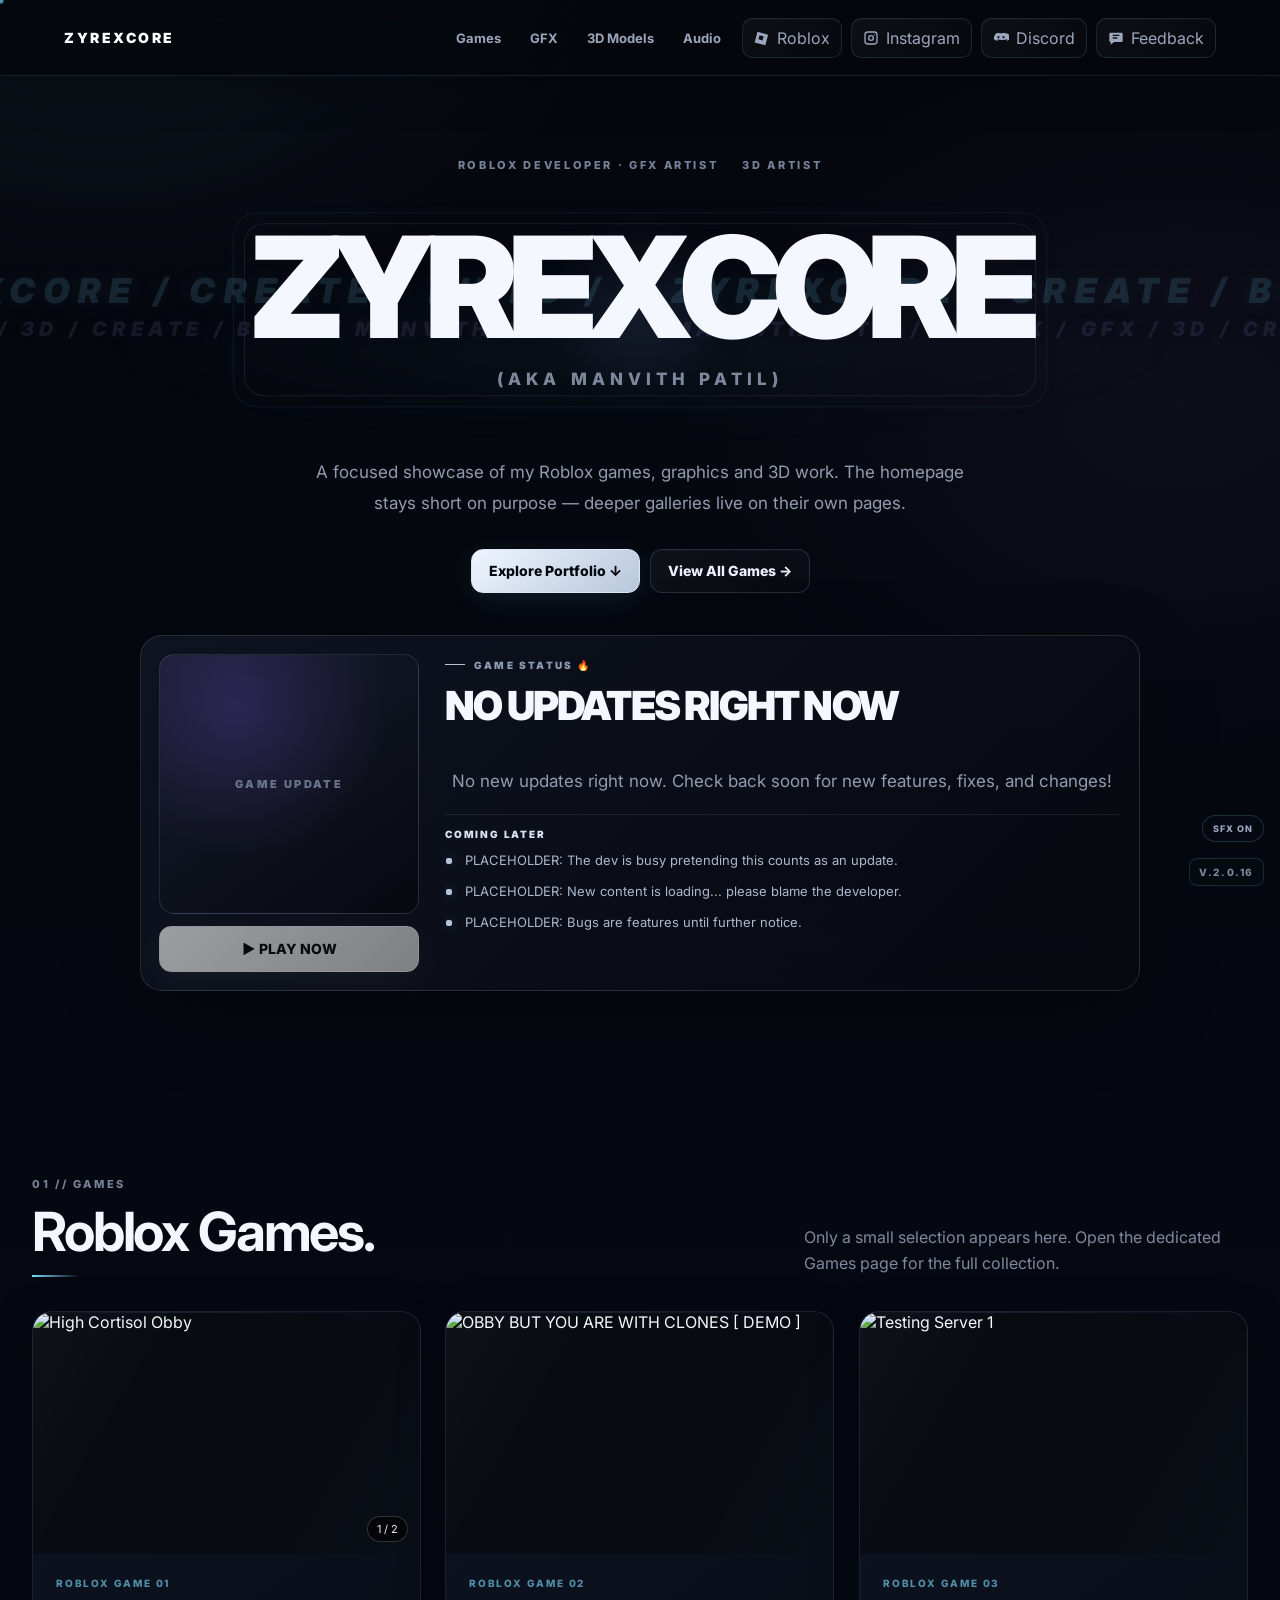
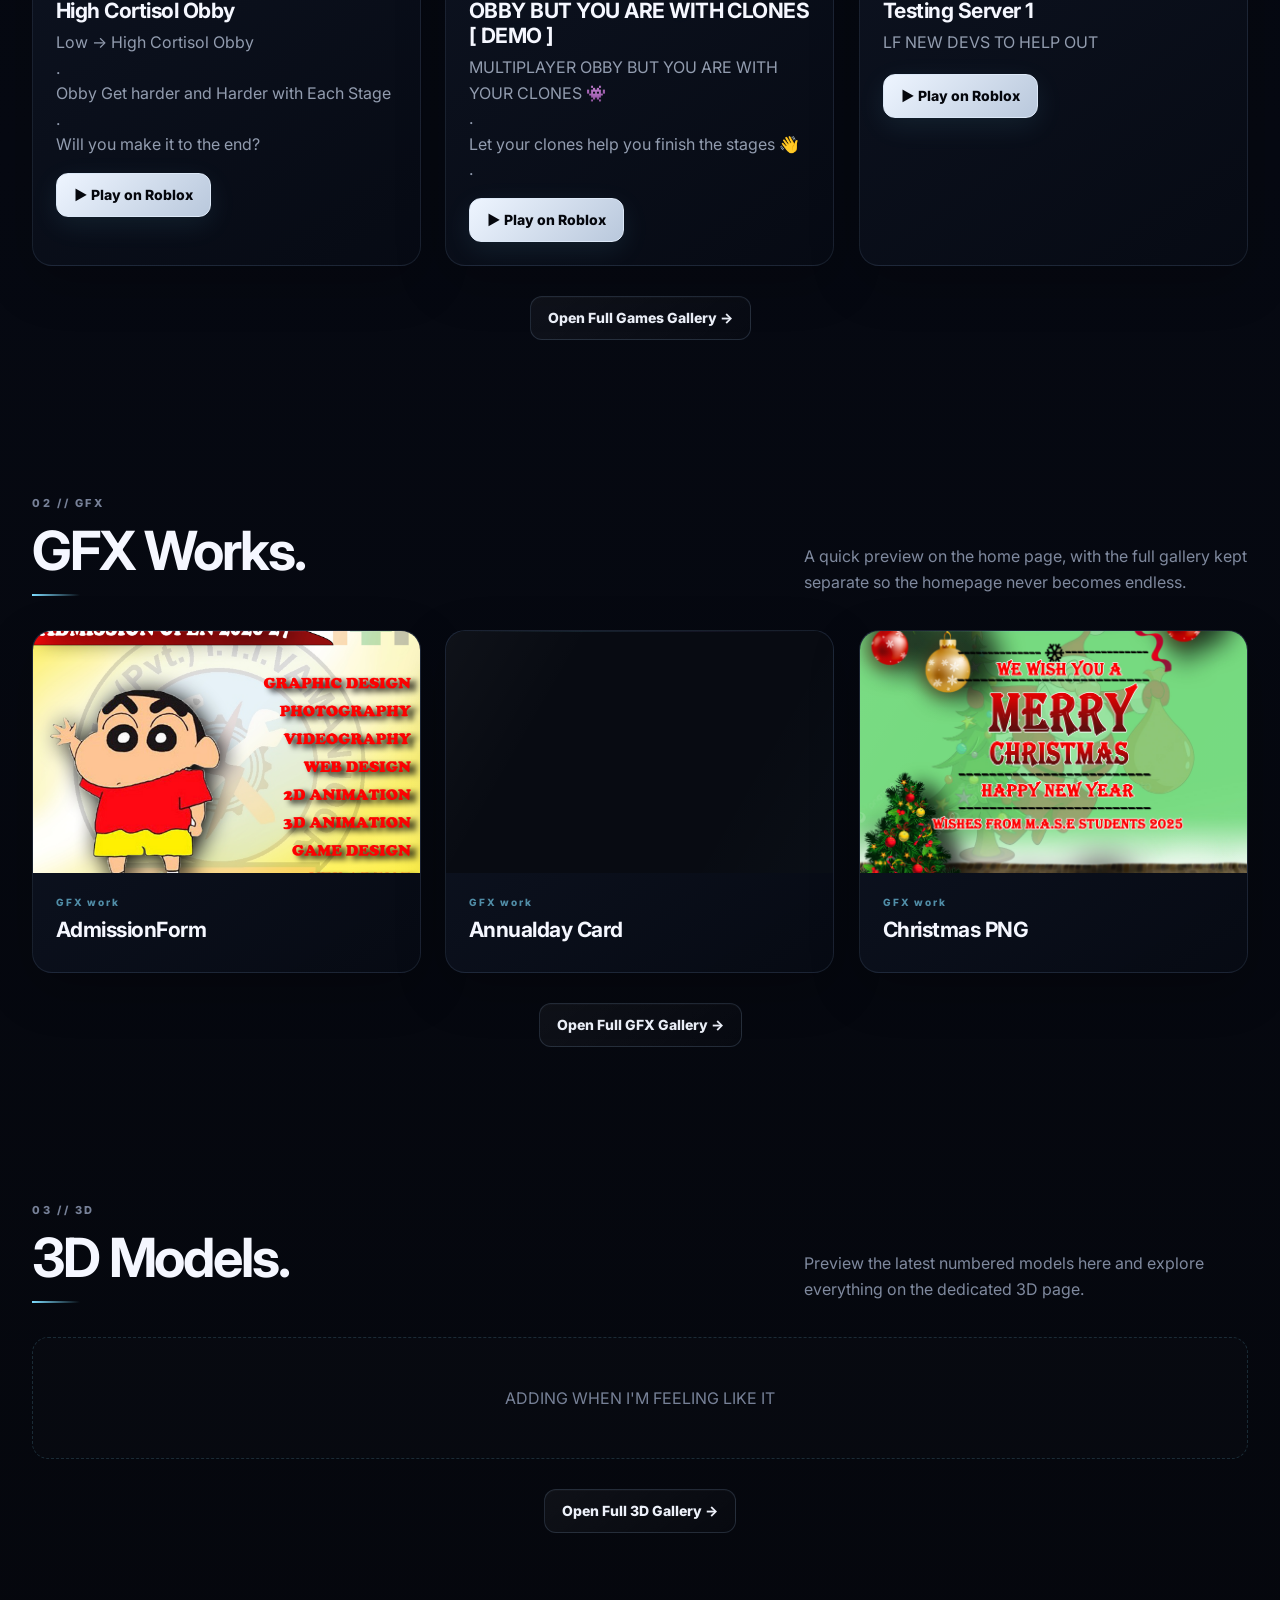
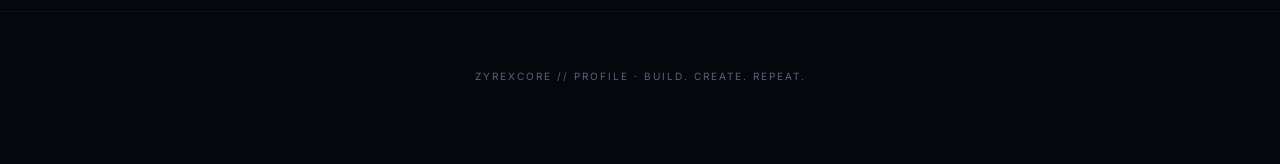
==== commit 328e53d3: "Refresh update placeholder script cache" ====
--- a/index.html
+++ b/index.html
@@ -1,4 +1,4 @@
-<!doctype html><html lang="en"><head><meta charset="utf-8"><meta name="viewport" content="width=device-width,initial-scale=1"><meta http-equiv="Cache-Control" content="no-cache, no-store, must-revalidate"><meta http-equiv="Pragma" content="no-cache"><meta http-equiv="Expires" content="0"><meta name="theme-color" content="#050505"><title>ZyrexCore // Profile</title><link rel="stylesheet" href="styles.css?v=20261002-v26"><link rel="stylesheet" href="home-mobile.css?v=20261002-v3"><link rel="stylesheet" href="update-notes.css?v=2"></head><body><div class="version-badge">V.2.0.16</div><main><section class="hero"><div class="hero-inner"><div class="eyebrow hero-eyebrow"><span>ROBLOX DEVELOPER · GFX ARTIST</span><span>3D ARTIST</span></div><div class="hero-brand-wrap"><h1 class="hero-brand" aria-label="ZYREXCORE"><span>Z</span><span>Y</span><span>R</span><span>E</span><span>X</span><span>C</span><span>O</span><span>R</span><span>E</span></h1><div class="hero-alias">(AKA MANVITH PATIL)</div></div><p>A focused showcase of my Roblox games, graphics and 3D work. The homepage stays short on purpose — deeper galleries live on their own pages.</p><div class="actions"><a class="btn primary" href="#games">Explore Portfolio ↓</a><a class="btn" href="games.html">View All Games →</a></div></div></section><section class="wrap" id="games"><div class="section-head"><div><div class="eyebrow">01 // GAMES</div><h2>Roblox Games.</h2></div><p>Only a small selection appears here. Open the dedicated Games page for the full collection.</p></div><div class="grid" id="gamesGrid"></div><div class="actions" style="margin-top:28px"><a class="btn" href="games.html">Open Full Games Gallery →</a></div></section><section class="wrap"><div class="section-head"><div><div class="eyebrow">02 // GFX</div><h2>GFX Works.</h2></div><p>A quick preview on the home page, with the full gallery kept separate so the homepage never becomes endless.</p></div><div class="grid" id="gfxGrid"></div><div class="actions" style="margin-top:28px"><a class="btn" href="gfx.html">Open Full GFX Gallery →</a></div></section><section class="wrap"><div class="section-head"><div><div class="eyebrow">03 // 3D</div><h2>3D Models.</h2></div><p>Preview the latest numbered models here and explore everything on the dedicated 3D page.</p></div><div class="grid" id="modelsGrid"></div><div class="actions" style="margin-top:28px"><a class="btn" href="models.html">Open Full 3D Gallery →</a></div></section></main><footer class="footer">ZYREXCORE // PROFILE · BUILD. CREATE. REPEAT.</footer><script src="portfolio.js?v=20261002-v26"></script><script src="mobile-preview.js?v=20261002-v3"></script><script src="update-notes.js?v=3"></script><script>
+<!doctype html><html lang="en"><head><meta charset="utf-8"><meta name="viewport" content="width=device-width,initial-scale=1"><meta http-equiv="Cache-Control" content="no-cache, no-store, must-revalidate"><meta http-equiv="Pragma" content="no-cache"><meta http-equiv="Expires" content="0"><meta name="theme-color" content="#050505"><title>ZyrexCore // Profile</title><link rel="stylesheet" href="styles.css?v=20261002-v26"><link rel="stylesheet" href="home-mobile.css?v=20261002-v3"><link rel="stylesheet" href="update-notes.css?v=2"></head><body><div class="version-badge">V.2.0.16</div><main><section class="hero"><div class="hero-inner"><div class="eyebrow hero-eyebrow"><span>ROBLOX DEVELOPER · GFX ARTIST</span><span>3D ARTIST</span></div><div class="hero-brand-wrap"><h1 class="hero-brand" aria-label="ZYREXCORE"><span>Z</span><span>Y</span><span>R</span><span>E</span><span>X</span><span>C</span><span>O</span><span>R</span><span>E</span></h1><div class="hero-alias">(AKA MANVITH PATIL)</div></div><p>A focused showcase of my Roblox games, graphics and 3D work. The homepage stays short on purpose — deeper galleries live on their own pages.</p><div class="actions"><a class="btn primary" href="#games">Explore Portfolio ↓</a><a class="btn" href="games.html">View All Games →</a></div></div></section><section class="wrap" id="games"><div class="section-head"><div><div class="eyebrow">01 // GAMES</div><h2>Roblox Games.</h2></div><p>Only a small selection appears here. Open the dedicated Games page for the full collection.</p></div><div class="grid" id="gamesGrid"></div><div class="actions" style="margin-top:28px"><a class="btn" href="games.html">Open Full Games Gallery →</a></div></section><section class="wrap"><div class="section-head"><div><div class="eyebrow">02 // GFX</div><h2>GFX Works.</h2></div><p>A quick preview on the home page, with the full gallery kept separate so the homepage never becomes endless.</p></div><div class="grid" id="gfxGrid"></div><div class="actions" style="margin-top:28px"><a class="btn" href="gfx.html">Open Full GFX Gallery →</a></div></section><section class="wrap"><div class="section-head"><div><div class="eyebrow">03 // 3D</div><h2>3D Models.</h2></div><p>Preview the latest numbered models here and explore everything on the dedicated 3D page.</p></div><div class="grid" id="modelsGrid"></div><div class="actions" style="margin-top:28px"><a class="btn" href="models.html">Open Full 3D Gallery →</a></div></section></main><footer class="footer">ZYREXCORE // PROFILE · BUILD. CREATE. REPEAT.</footer><script src="portfolio.js?v=20261002-v26"></script><script src="mobile-preview.js?v=20261002-v3"></script><script src="update-notes.js?v=4"></script><script>
 function wireHomePreviewLinks(){
   const sections=[['gamesGrid','games.html'],['gfxGrid','gfx.html'],['modelsGrid','models.html']];
   sections.forEach(([id,url])=>{
--- a/update-notes.css
+++ b/update-notes.css
@@ -2,3 +2,12 @@
 .update-notes-image[hidden],.update-notes-image-fallback[hidden]{display:none!important}
 
 .update-notes-play-disabled,.update-notes-play-disabled:hover{background:#454b59!important;border-color:#555d6d!important;color:#aeb4c0!important;opacity:.62!important;filter:grayscale(1);cursor:not-allowed!important;box-shadow:none!important;}
+
+.update-notes-modal[hidden]{display:none!important}
+.update-notes-modal{position:fixed;inset:0;z-index:99999;display:grid;place-items:center;padding:20px;background:rgba(2,4,10,.78);backdrop-filter:blur(9px)}
+.update-notes-modal-card{width:min(100%,420px);padding:30px 26px;text-align:center;border:1px solid rgba(53,224,255,.32);border-radius:22px;background:linear-gradient(145deg,#151b2b,#080b13);box-shadow:0 0 55px rgba(53,224,255,.12),0 24px 90px rgba(0,0,0,.55);animation:updateNotesModalIn .18s ease-out}
+.update-notes-modal-icon{font-size:42px;margin-bottom:12px}
+.update-notes-modal-card h3{margin:0 0 12px;color:#f5f7ff;font-size:22px;font-weight:900;letter-spacing:-.03em}
+.update-notes-modal-card p{margin:0 0 22px;color:#aeb8cd;font-size:14px;line-height:1.65}
+.update-notes-modal-close{min-height:43px;padding:0 26px;border:0;border-radius:10px;background:var(--cyan,#35e0ff);color:#071018;font-weight:900;letter-spacing:.08em;cursor:pointer}
+@keyframes updateNotesModalIn{from{opacity:0;transform:translateY(8px) scale(.97)}to{opacity:1;transform:translateY(0) scale(1)}}
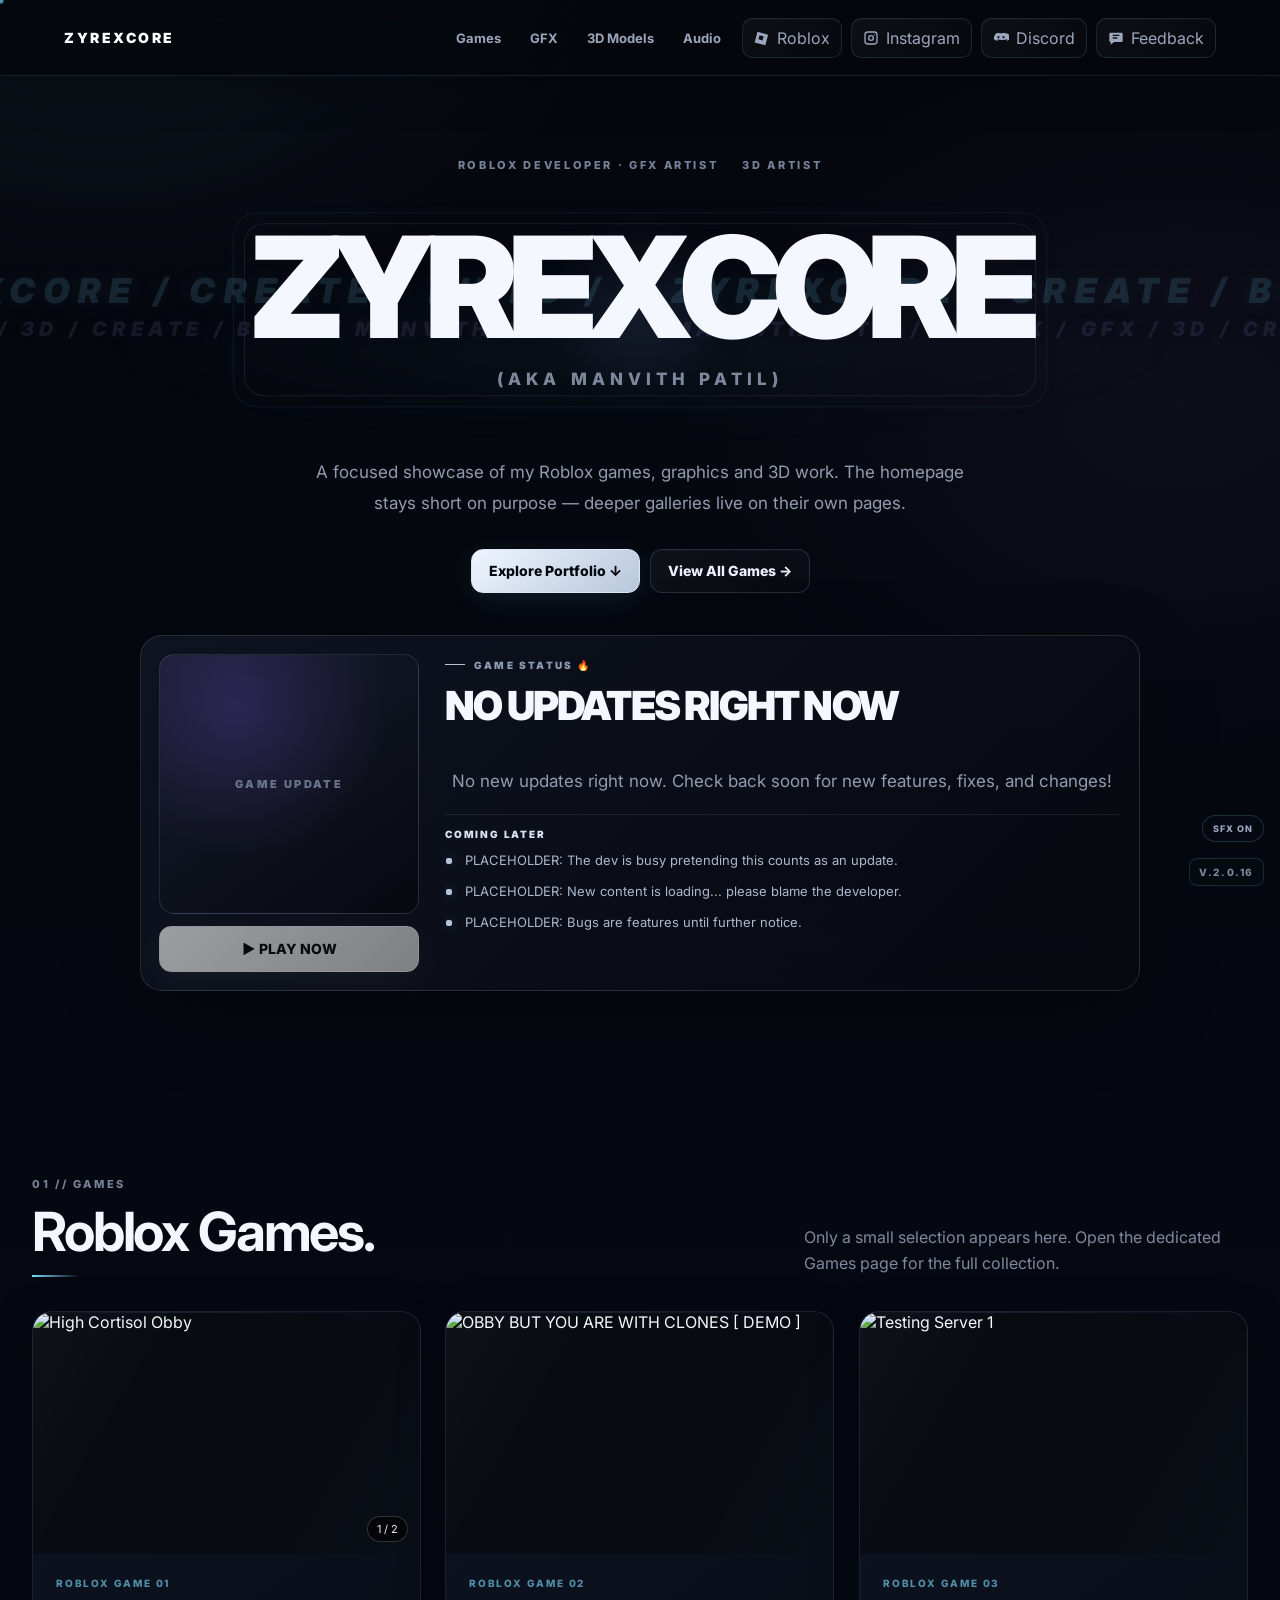
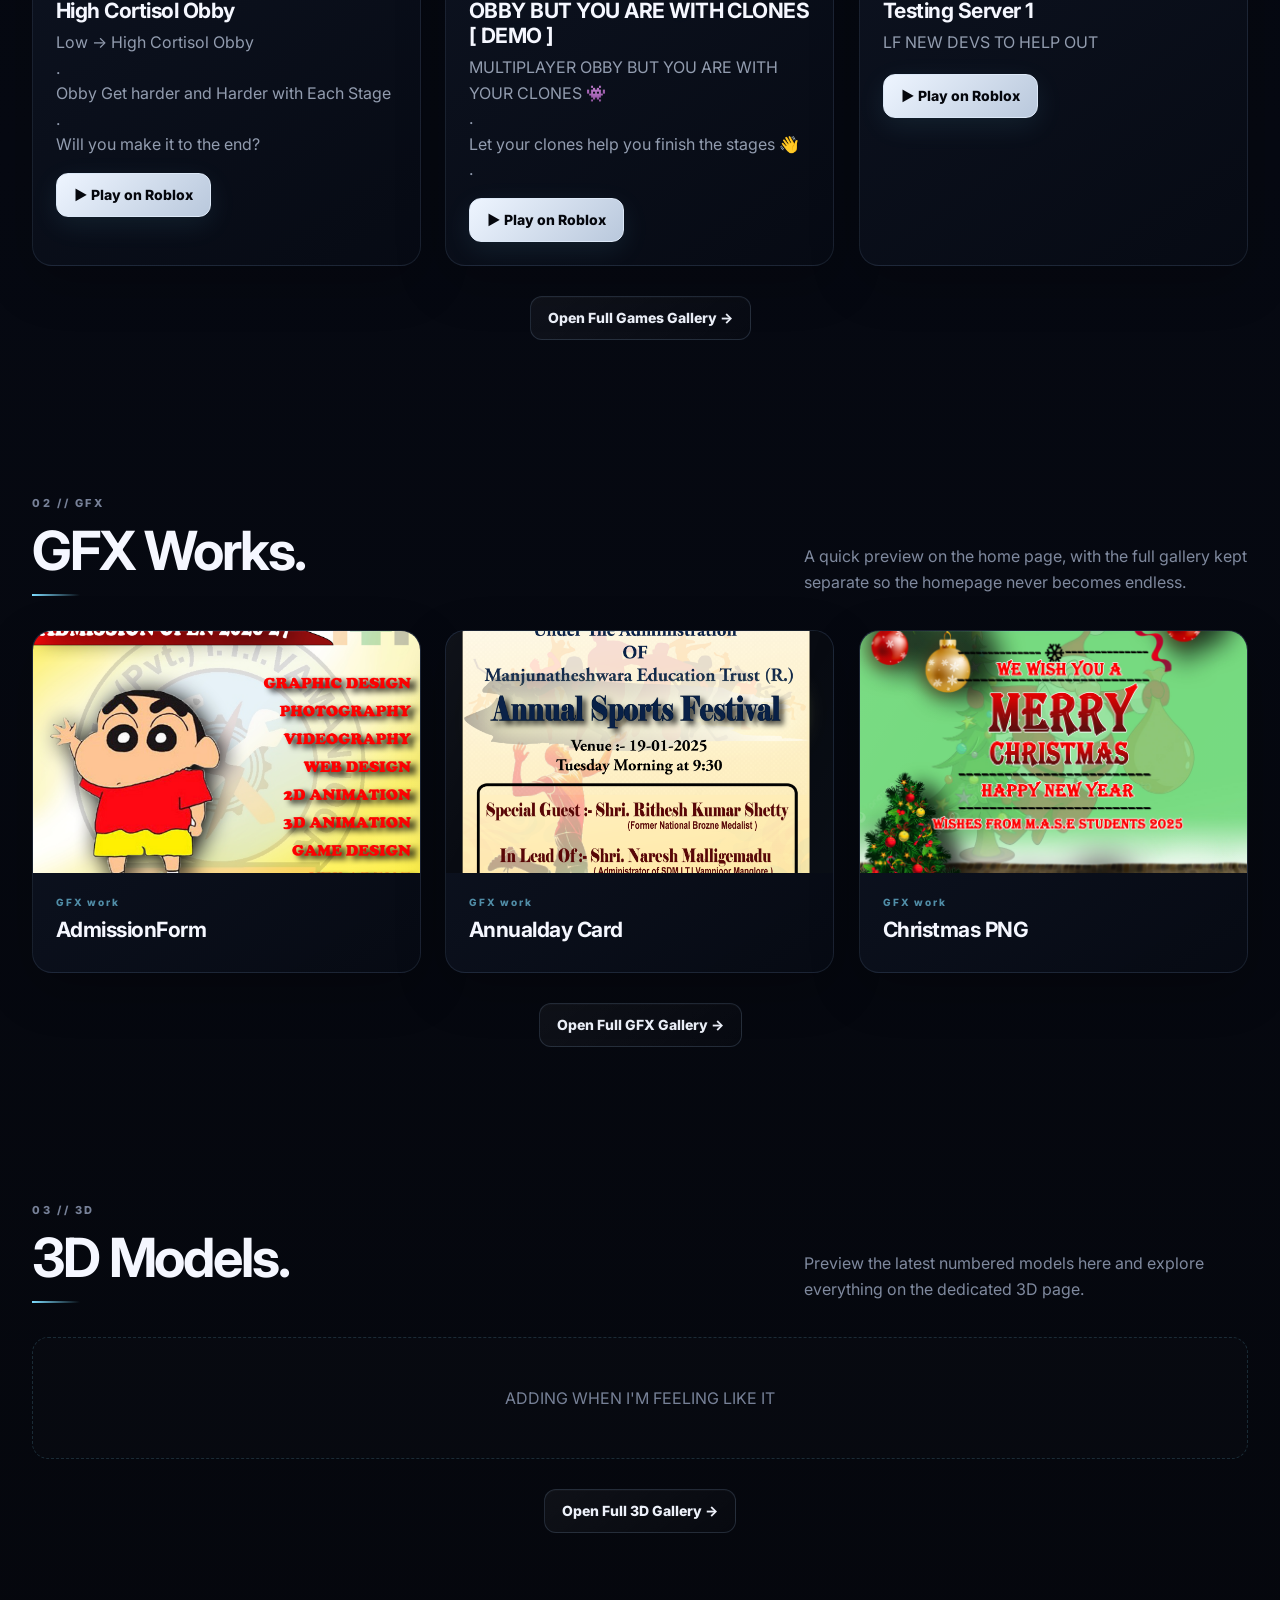
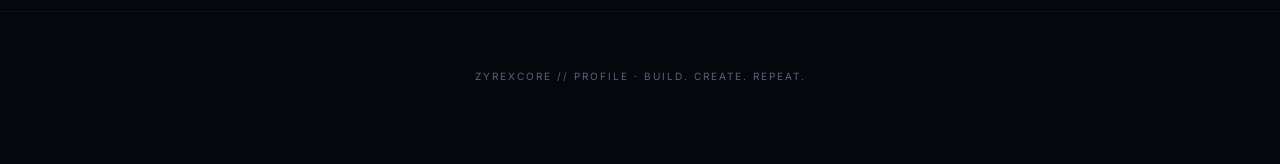
==== commit bbdf59a3: "Refresh notification toast stylesheet" ====
--- a/index.html
+++ b/index.html
@@ -1,4 +1,4 @@
-<!doctype html><html lang="en"><head><meta charset="utf-8"><meta name="viewport" content="width=device-width,initial-scale=1"><meta http-equiv="Cache-Control" content="no-cache, no-store, must-revalidate"><meta http-equiv="Pragma" content="no-cache"><meta http-equiv="Expires" content="0"><meta name="theme-color" content="#050505"><title>ZyrexCore // Profile</title><link rel="stylesheet" href="styles.css?v=20261002-v26"><link rel="stylesheet" href="home-mobile.css?v=20261002-v3"><link rel="stylesheet" href="update-notes.css?v=2"></head><body><div class="version-badge">V.2.0.16</div><main><section class="hero"><div class="hero-inner"><div class="eyebrow hero-eyebrow"><span>ROBLOX DEVELOPER · GFX ARTIST</span><span>3D ARTIST</span></div><div class="hero-brand-wrap"><h1 class="hero-brand" aria-label="ZYREXCORE"><span>Z</span><span>Y</span><span>R</span><span>E</span><span>X</span><span>C</span><span>O</span><span>R</span><span>E</span></h1><div class="hero-alias">(AKA MANVITH PATIL)</div></div><p>A focused showcase of my Roblox games, graphics and 3D work. The homepage stays short on purpose — deeper galleries live on their own pages.</p><div class="actions"><a class="btn primary" href="#games">Explore Portfolio ↓</a><a class="btn" href="games.html">View All Games →</a></div></div></section><section class="wrap" id="games"><div class="section-head"><div><div class="eyebrow">01 // GAMES</div><h2>Roblox Games.</h2></div><p>Only a small selection appears here. Open the dedicated Games page for the full collection.</p></div><div class="grid" id="gamesGrid"></div><div class="actions" style="margin-top:28px"><a class="btn" href="games.html">Open Full Games Gallery →</a></div></section><section class="wrap"><div class="section-head"><div><div class="eyebrow">02 // GFX</div><h2>GFX Works.</h2></div><p>A quick preview on the home page, with the full gallery kept separate so the homepage never becomes endless.</p></div><div class="grid" id="gfxGrid"></div><div class="actions" style="margin-top:28px"><a class="btn" href="gfx.html">Open Full GFX Gallery →</a></div></section><section class="wrap"><div class="section-head"><div><div class="eyebrow">03 // 3D</div><h2>3D Models.</h2></div><p>Preview the latest numbered models here and explore everything on the dedicated 3D page.</p></div><div class="grid" id="modelsGrid"></div><div class="actions" style="margin-top:28px"><a class="btn" href="models.html">Open Full 3D Gallery →</a></div></section></main><footer class="footer">ZYREXCORE // PROFILE · BUILD. CREATE. REPEAT.</footer><script src="portfolio.js?v=20261002-v26"></script><script src="mobile-preview.js?v=20261002-v3"></script><script src="update-notes.js?v=4"></script><script>
+<!doctype html><html lang="en"><head><meta charset="utf-8"><meta name="viewport" content="width=device-width,initial-scale=1"><meta http-equiv="Cache-Control" content="no-cache, no-store, must-revalidate"><meta http-equiv="Pragma" content="no-cache"><meta http-equiv="Expires" content="0"><meta name="theme-color" content="#050505"><title>ZyrexCore // Profile</title><link rel="stylesheet" href="styles.css?v=20261002-v26"><link rel="stylesheet" href="home-mobile.css?v=20261002-v3"><link rel="stylesheet" href="update-notes.css?v=3"></head><body><div class="version-badge">V.2.0.16</div><main><section class="hero"><div class="hero-inner"><div class="eyebrow hero-eyebrow"><span>ROBLOX DEVELOPER · GFX ARTIST</span><span>3D ARTIST</span></div><div class="hero-brand-wrap"><h1 class="hero-brand" aria-label="ZYREXCORE"><span>Z</span><span>Y</span><span>R</span><span>E</span><span>X</span><span>C</span><span>O</span><span>R</span><span>E</span></h1><div class="hero-alias">(AKA MANVITH PATIL)</div></div><p>A focused showcase of my Roblox games, graphics and 3D work. The homepage stays short on purpose — deeper galleries live on their own pages.</p><div class="actions"><a class="btn primary" href="#games">Explore Portfolio ↓</a><a class="btn" href="games.html">View All Games →</a></div></div></section><section class="wrap" id="games"><div class="section-head"><div><div class="eyebrow">01 // GAMES</div><h2>Roblox Games.</h2></div><p>Only a small selection appears here. Open the dedicated Games page for the full collection.</p></div><div class="grid" id="gamesGrid"></div><div class="actions" style="margin-top:28px"><a class="btn" href="games.html">Open Full Games Gallery →</a></div></section><section class="wrap"><div class="section-head"><div><div class="eyebrow">02 // GFX</div><h2>GFX Works.</h2></div><p>A quick preview on the home page, with the full gallery kept separate so the homepage never becomes endless.</p></div><div class="grid" id="gfxGrid"></div><div class="actions" style="margin-top:28px"><a class="btn" href="gfx.html">Open Full GFX Gallery →</a></div></section><section class="wrap"><div class="section-head"><div><div class="eyebrow">03 // 3D</div><h2>3D Models.</h2></div><p>Preview the latest numbered models here and explore everything on the dedicated 3D page.</p></div><div class="grid" id="modelsGrid"></div><div class="actions" style="margin-top:28px"><a class="btn" href="models.html">Open Full 3D Gallery →</a></div></section></main><footer class="footer">ZYREXCORE // PROFILE · BUILD. CREATE. REPEAT.</footer><script src="portfolio.js?v=20261002-v26"></script><script src="mobile-preview.js?v=20261002-v3"></script><script src="update-notes.js?v=4"></script><script>
 function wireHomePreviewLinks(){
   const sections=[['gamesGrid','games.html'],['gfxGrid','gfx.html'],['modelsGrid','models.html']];
   sections.forEach(([id,url])=>{
--- a/update-notes.css
+++ b/update-notes.css
@@ -4,10 +4,11 @@
 .update-notes-play-disabled,.update-notes-play-disabled:hover{background:#454b59!important;border-color:#555d6d!important;color:#aeb4c0!important;opacity:.62!important;filter:grayscale(1);cursor:not-allowed!important;box-shadow:none!important;}
 
 .update-notes-modal[hidden]{display:none!important}
-.update-notes-modal{position:fixed;inset:0;z-index:99999;display:grid;place-items:center;padding:20px;background:rgba(2,4,10,.78);backdrop-filter:blur(9px)}
-.update-notes-modal-card{width:min(100%,420px);padding:30px 26px;text-align:center;border:1px solid rgba(53,224,255,.32);border-radius:22px;background:linear-gradient(145deg,#151b2b,#080b13);box-shadow:0 0 55px rgba(53,224,255,.12),0 24px 90px rgba(0,0,0,.55);animation:updateNotesModalIn .18s ease-out}
-.update-notes-modal-icon{font-size:42px;margin-bottom:12px}
-.update-notes-modal-card h3{margin:0 0 12px;color:#f5f7ff;font-size:22px;font-weight:900;letter-spacing:-.03em}
-.update-notes-modal-card p{margin:0 0 22px;color:#aeb8cd;font-size:14px;line-height:1.65}
-.update-notes-modal-close{min-height:43px;padding:0 26px;border:0;border-radius:10px;background:var(--cyan,#35e0ff);color:#071018;font-weight:900;letter-spacing:.08em;cursor:pointer}
-@keyframes updateNotesModalIn{from{opacity:0;transform:translateY(8px) scale(.97)}to{opacity:1;transform:translateY(0) scale(1)}}
+.update-notes-modal{position:fixed;top:22px;right:22px;z-index:99999;width:min(390px,calc(100vw - 28px));padding:0;background:transparent;pointer-events:none}
+.update-notes-modal-card{position:relative;width:100%;display:grid;grid-template-columns:42px minmax(0,1fr);column-gap:13px;align-items:start;padding:18px 18px 16px;text-align:left;border:1px solid rgba(53,224,255,.34);border-left:4px solid #35e0ff;border-radius:16px;background:linear-gradient(145deg,rgba(21,27,43,.98),rgba(7,9,16,.98));box-shadow:0 16px 55px rgba(0,0,0,.48),0 0 24px rgba(53,224,255,.1);backdrop-filter:blur(18px);pointer-events:auto;animation:updateNotesToastIn .24s cubic-bezier(.2,.8,.2,1)}
+.update-notes-modal-icon{grid-row:1 / span 3;display:grid;place-items:center;width:42px;height:42px;border-radius:12px;background:rgba(53,224,255,.1);font-size:24px}
+.update-notes-modal-card h3{margin:1px 0 7px;color:#f5f7ff;font-size:14px;font-weight:900;letter-spacing:.04em}
+.update-notes-modal-card p{margin:0 0 13px;color:#aeb8cd;font-size:13px;line-height:1.55}
+.update-notes-modal-close{grid-column:2;justify-self:start;min-height:30px;padding:0 15px;border:1px solid rgba(53,224,255,.28);border-radius:8px;background:rgba(53,224,255,.1);color:#7beaff;font-size:10px;font-weight:900;letter-spacing:.1em;cursor:pointer}
+@media(max-width:480px){.update-notes-modal{top:12px;right:12px;width:calc(100vw - 24px)}.update-notes-modal-card{padding:15px;grid-template-columns:36px minmax(0,1fr);column-gap:10px}.update-notes-modal-icon{width:36px;height:36px;font-size:21px}}
+@keyframes updateNotesToastIn{from{opacity:0;transform:translateX(24px) translateY(-8px)}to{opacity:1;transform:translateX(0) translateY(0)}}
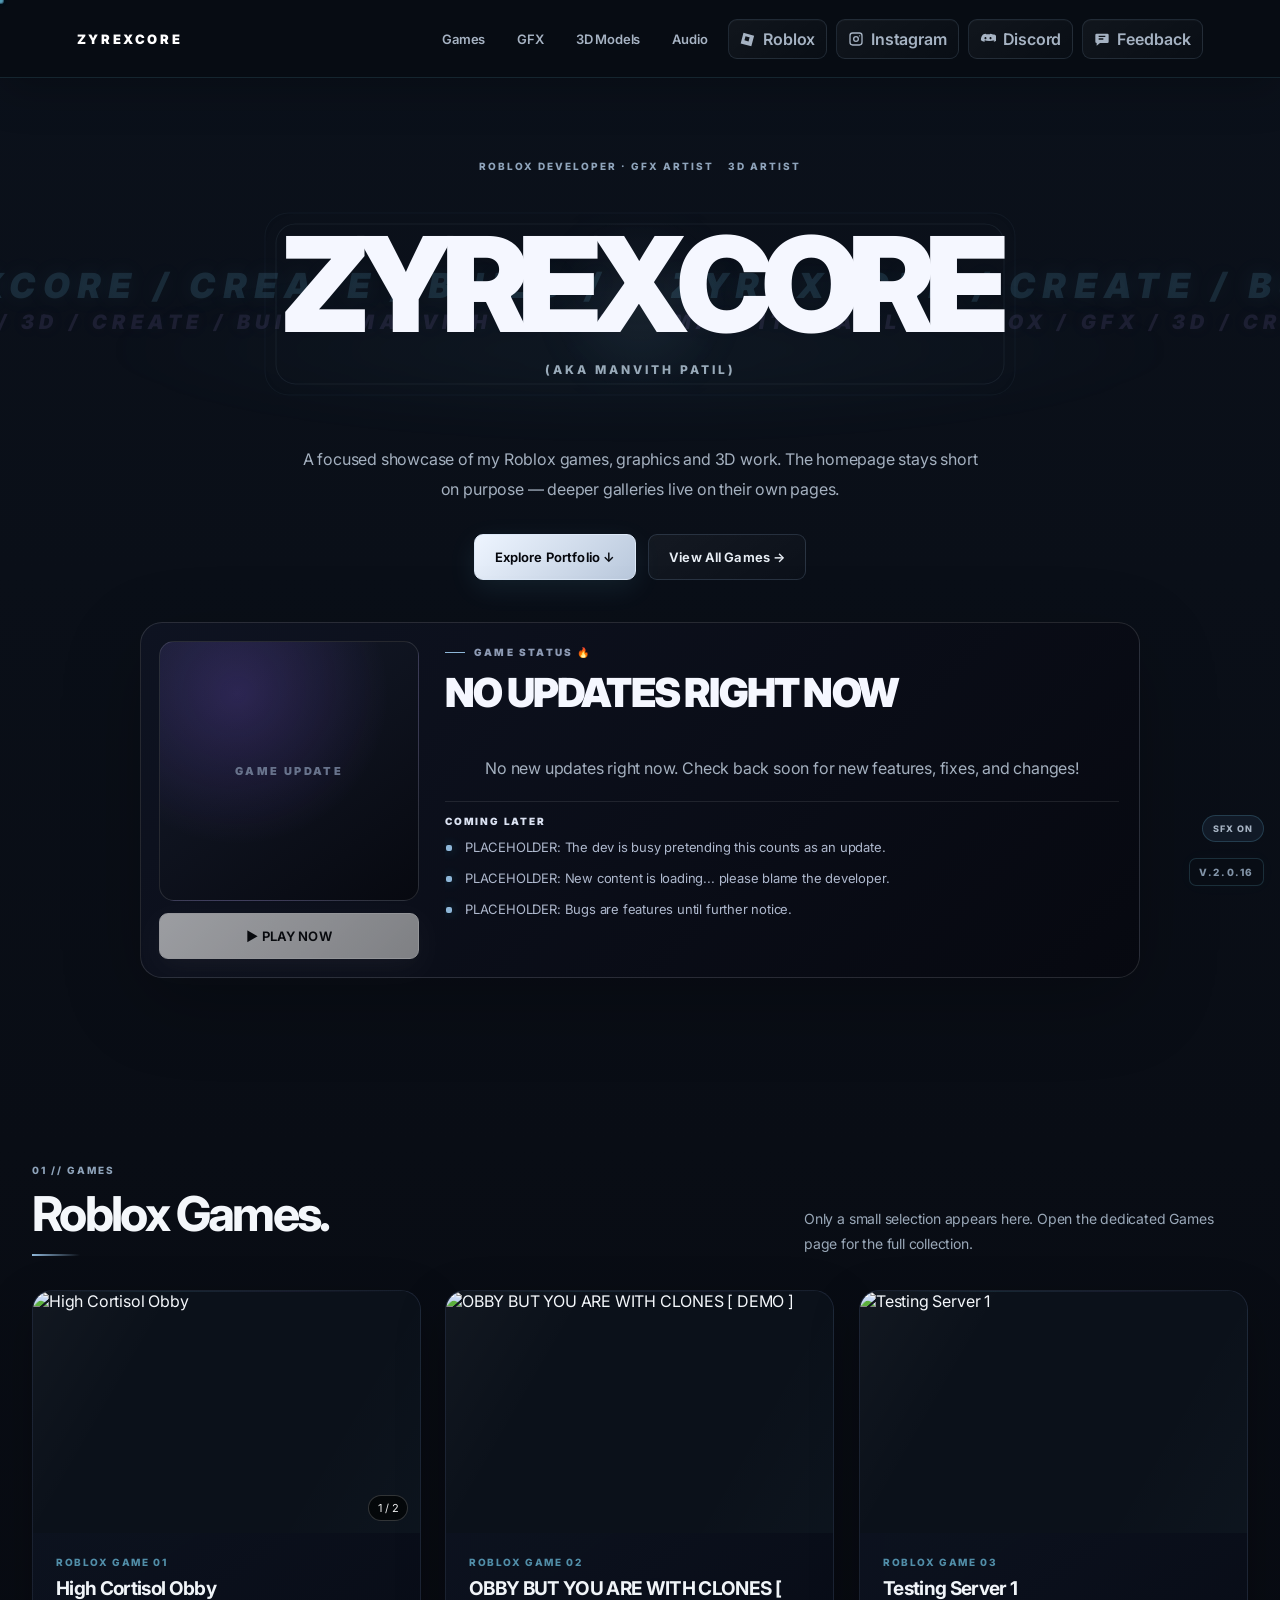
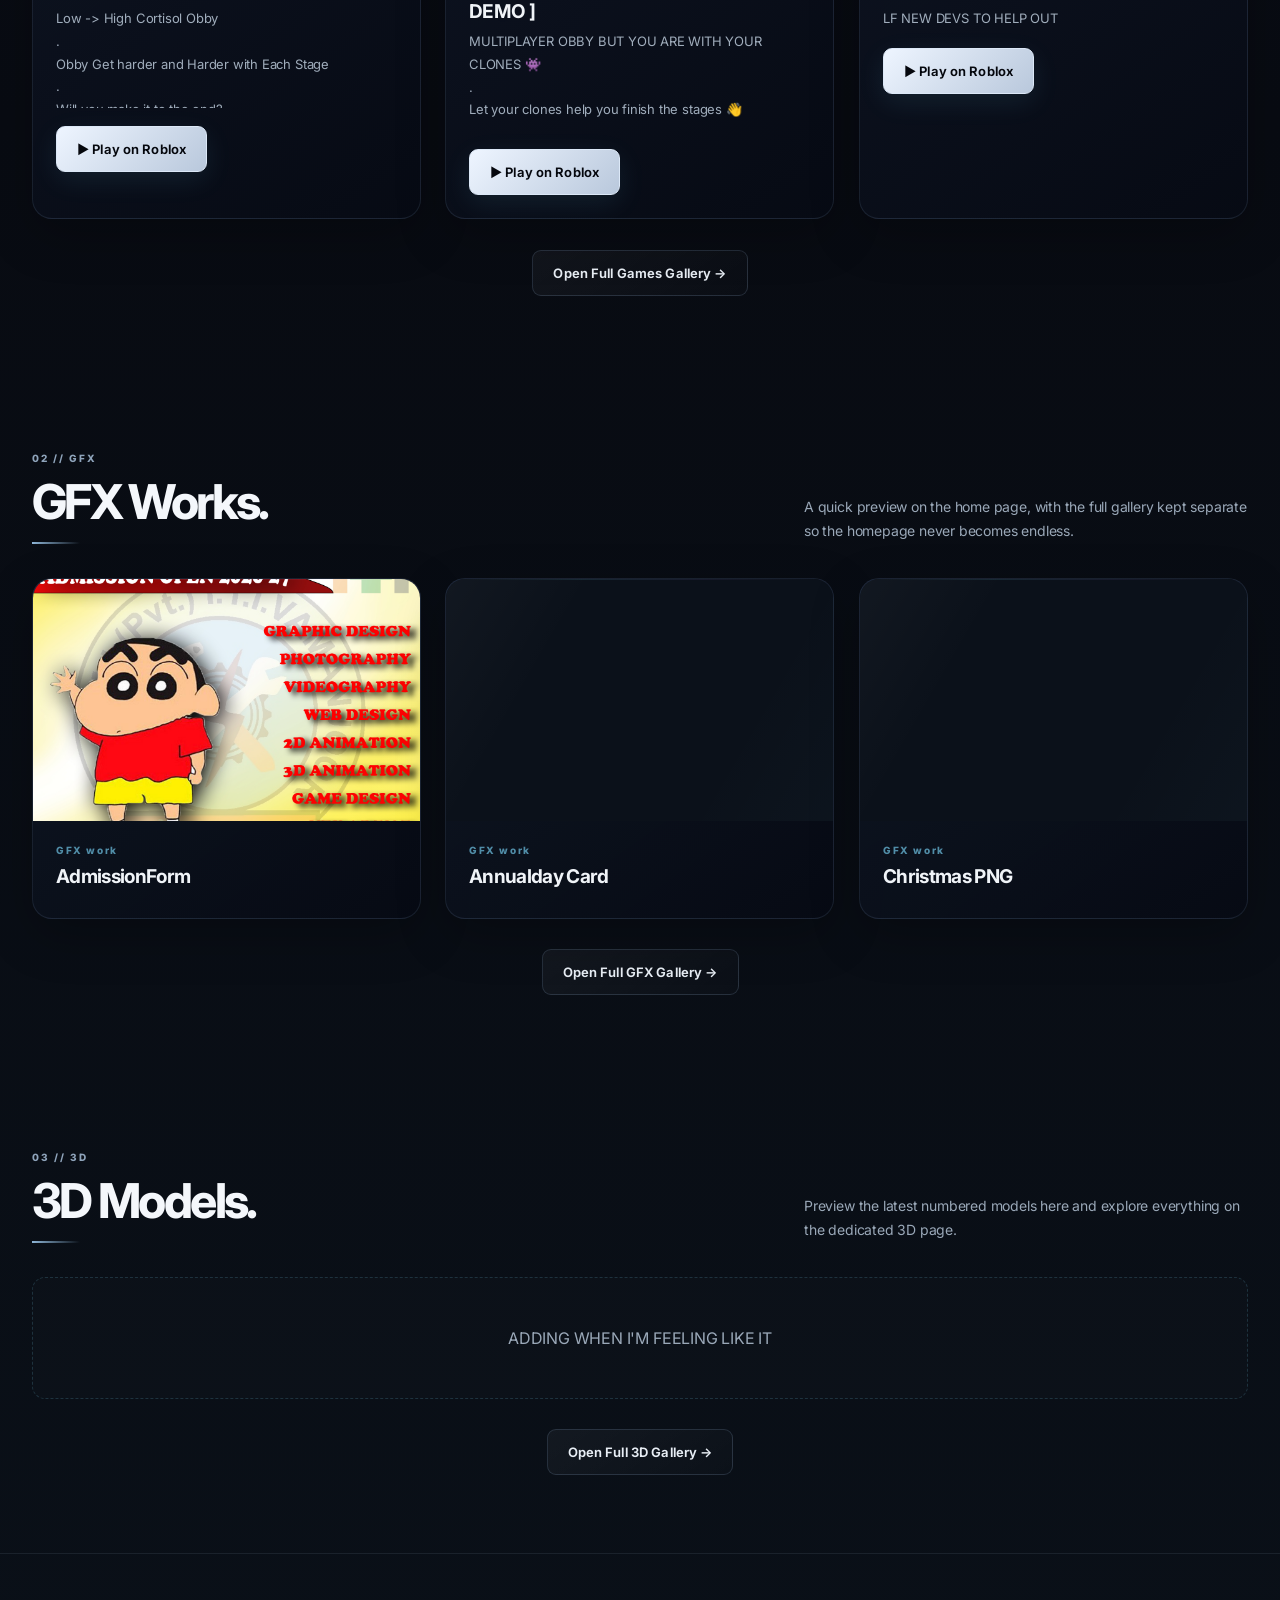
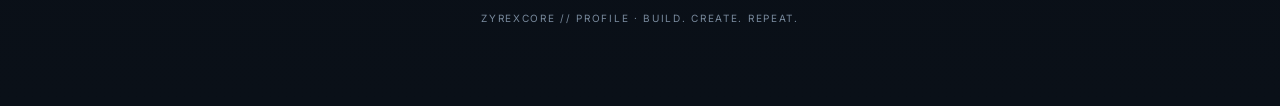
==== commit 71ace2a3: "Load professional website redesign" ====
--- a/index.html
+++ b/index.html
@@ -1,4 +1,4 @@
-<!doctype html><html lang="en"><head><meta charset="utf-8"><meta name="viewport" content="width=device-width,initial-scale=1"><meta http-equiv="Cache-Control" content="no-cache, no-store, must-revalidate"><meta http-equiv="Pragma" content="no-cache"><meta http-equiv="Expires" content="0"><meta name="theme-color" content="#050505"><title>ZyrexCore // Profile</title><link rel="stylesheet" href="styles.css?v=20261002-v26"><link rel="stylesheet" href="home-mobile.css?v=20261002-v3"><link rel="stylesheet" href="update-notes.css?v=3"></head><body><div class="version-badge">V.2.0.16</div><main><section class="hero"><div class="hero-inner"><div class="eyebrow hero-eyebrow"><span>ROBLOX DEVELOPER · GFX ARTIST</span><span>3D ARTIST</span></div><div class="hero-brand-wrap"><h1 class="hero-brand" aria-label="ZYREXCORE"><span>Z</span><span>Y</span><span>R</span><span>E</span><span>X</span><span>C</span><span>O</span><span>R</span><span>E</span></h1><div class="hero-alias">(AKA MANVITH PATIL)</div></div><p>A focused showcase of my Roblox games, graphics and 3D work. The homepage stays short on purpose — deeper galleries live on their own pages.</p><div class="actions"><a class="btn primary" href="#games">Explore Portfolio ↓</a><a class="btn" href="games.html">View All Games →</a></div></div></section><section class="wrap" id="games"><div class="section-head"><div><div class="eyebrow">01 // GAMES</div><h2>Roblox Games.</h2></div><p>Only a small selection appears here. Open the dedicated Games page for the full collection.</p></div><div class="grid" id="gamesGrid"></div><div class="actions" style="margin-top:28px"><a class="btn" href="games.html">Open Full Games Gallery →</a></div></section><section class="wrap"><div class="section-head"><div><div class="eyebrow">02 // GFX</div><h2>GFX Works.</h2></div><p>A quick preview on the home page, with the full gallery kept separate so the homepage never becomes endless.</p></div><div class="grid" id="gfxGrid"></div><div class="actions" style="margin-top:28px"><a class="btn" href="gfx.html">Open Full GFX Gallery →</a></div></section><section class="wrap"><div class="section-head"><div><div class="eyebrow">03 // 3D</div><h2>3D Models.</h2></div><p>Preview the latest numbered models here and explore everything on the dedicated 3D page.</p></div><div class="grid" id="modelsGrid"></div><div class="actions" style="margin-top:28px"><a class="btn" href="models.html">Open Full 3D Gallery →</a></div></section></main><footer class="footer">ZYREXCORE // PROFILE · BUILD. CREATE. REPEAT.</footer><script src="portfolio.js?v=20261002-v26"></script><script src="mobile-preview.js?v=20261002-v3"></script><script src="update-notes.js?v=4"></script><script>
+<!doctype html><html lang="en"><head><meta charset="utf-8"><meta name="viewport" content="width=device-width,initial-scale=1"><meta http-equiv="Cache-Control" content="no-cache, no-store, must-revalidate"><meta http-equiv="Pragma" content="no-cache"><meta http-equiv="Expires" content="0"><meta name="theme-color" content="#050505"><title>ZyrexCore // Profile</title><link rel="stylesheet" href="styles.css?v=20261109-pro"><link rel="stylesheet" href="home-mobile.css?v=20261002-v3"><link rel="stylesheet" href="update-notes.css?v=3"></head><body><div class="version-badge">V.2.0.16</div><main><section class="hero"><div class="hero-inner"><div class="eyebrow hero-eyebrow"><span>ROBLOX DEVELOPER · GFX ARTIST</span><span>3D ARTIST</span></div><div class="hero-brand-wrap"><h1 class="hero-brand" aria-label="ZYREXCORE"><span>Z</span><span>Y</span><span>R</span><span>E</span><span>X</span><span>C</span><span>O</span><span>R</span><span>E</span></h1><div class="hero-alias">(AKA MANVITH PATIL)</div></div><p>A focused showcase of my Roblox games, graphics and 3D work. The homepage stays short on purpose — deeper galleries live on their own pages.</p><div class="actions"><a class="btn primary" href="#games">Explore Portfolio ↓</a><a class="btn" href="games.html">View All Games →</a></div></div></section><section class="wrap" id="games"><div class="section-head"><div><div class="eyebrow">01 // GAMES</div><h2>Roblox Games.</h2></div><p>Only a small selection appears here. Open the dedicated Games page for the full collection.</p></div><div class="grid" id="gamesGrid"></div><div class="actions" style="margin-top:28px"><a class="btn" href="games.html">Open Full Games Gallery →</a></div></section><section class="wrap"><div class="section-head"><div><div class="eyebrow">02 // GFX</div><h2>GFX Works.</h2></div><p>A quick preview on the home page, with the full gallery kept separate so the homepage never becomes endless.</p></div><div class="grid" id="gfxGrid"></div><div class="actions" style="margin-top:28px"><a class="btn" href="gfx.html">Open Full GFX Gallery →</a></div></section><section class="wrap"><div class="section-head"><div><div class="eyebrow">03 // 3D</div><h2>3D Models.</h2></div><p>Preview the latest numbered models here and explore everything on the dedicated 3D page.</p></div><div class="grid" id="modelsGrid"></div><div class="actions" style="margin-top:28px"><a class="btn" href="models.html">Open Full 3D Gallery →</a></div></section></main><footer class="footer">ZYREXCORE // PROFILE · BUILD. CREATE. REPEAT.</footer><script src="portfolio.js?v=20261002-v26"></script><script src="mobile-preview.js?v=20261002-v3"></script><script src="update-notes.js?v=4"></script><script>
 function wireHomePreviewLinks(){
   const sections=[['gamesGrid','games.html'],['gfxGrid','gfx.html'],['modelsGrid','models.html']];
   sections.forEach(([id,url])=>{
--- a/styles.css
+++ b/styles.css
@@ -759,3 +759,73 @@
  body.mobile-nav-open{overflow:hidden}
  .nav .brand{margin-left:58px}
 }
+
+
+/* ZYREXCORE PROFESSIONAL REDESIGN */
+:root{--bg:#080b12;--panel:#101722;--panel2:#151f2d;--line:#263346;--text:#f4f7fb;--muted:#9aa8b8;--soft:#d3dce7;--violet:#6888b8;--cyan:#8eb6d8;--pink:#a8b8cb;--accent:#8eb6d8;--accent-strong:#b6d1e8}
+html{background:#080b12;scroll-padding-top:84px}
+body{padding-top:78px;background:linear-gradient(180deg,#0b111b 0%,#080b12 52%,#0a1018 100%);color:var(--text);font-family:Inter,ui-sans-serif,system-ui,-apple-system,"Segoe UI",sans-serif;letter-spacing:-.012em}
+body:before{background:radial-gradient(ellipse at 50% -15%,rgba(104,136,184,.13),transparent 55%),linear-gradient(180deg,transparent,rgba(0,0,0,.12))}
+.nav{height:78px;padding:0 clamp(20px,6vw,92px);border-bottom:1px solid rgba(164,190,216,.12);background:rgba(8,12,19,.92);backdrop-filter:blur(22px)}
+.brand{font-size:13px;letter-spacing:.2em}
+.nav-links{gap:clamp(15px,2.2vw,30px)}
+.nav-links a,.social-btn{color:#a6b3c3;font-weight:600}
+.nav-links a:hover,.nav-links a.active,.social-btn:hover{color:#f4f7fb}
+.nav-links a:after{background:var(--accent)}
+.social-btn{border-color:#2a394d;border-radius:9px;background:#111a27}
+.hero{min-height:min(780px,calc(100svh - 78px));padding:100px 24px 110px}
+.hero-inner{width:min(1120px,100%)}
+.hero-eyebrow{gap:14px}
+.eyebrow{color:#8fa4bb;font-size:10px;letter-spacing:.2em}
+.hero-brand-wrap{margin:48px auto 34px}
+.hero-brand{font-size:clamp(58px,10.5vw,132px);letter-spacing:-.085em}
+.hero-alias{color:#9aabba;font-size:12px;letter-spacing:.25em}
+.hero p{max-width:660px;color:#a4b0bf;font-size:16px;line-height:1.85}
+.actions{gap:12px}
+.btn{min-height:46px;padding:12px 20px;border:1px solid #34465c;border-radius:9px;background:#121c2a;color:#e8eef5;font-size:13px;font-weight:650;letter-spacing:.01em;box-shadow:none}
+.btn:hover{border-color:#819bb7;background:#19283a;transform:translateY(-1px)}
+.btn.primary{background:#d9e6f2;color:#0b1420;border-color:#d9e6f2}
+.btn.primary:hover{background:#fff;border-color:#fff}
+.wrap{width:min(1200px,100%);padding:88px 30px}
+.section-head{margin-bottom:32px}
+.section-head h2{font-size:clamp(30px,4vw,48px);font-weight:750;letter-spacing:-.055em}
+.section-head p{max-width:470px;color:#9aa8b8;font-size:14px;line-height:1.75}
+.grid{gap:22px}
+.card{border:1px solid #263447;border-radius:13px;background:#101722;box-shadow:0 12px 34px rgba(0,0,0,.18);transition:transform .22s ease,border-color .22s ease,box-shadow .22s ease}
+.card:hover{transform:translateY(-3px);border-color:#526b86;box-shadow:0 18px 42px rgba(0,0,0,.28)}
+.media{background:#0b111a}
+.card-body{padding:22px}
+.kicker{color:#8fa4bb;font-size:10px;letter-spacing:.16em}
+.card h3{color:#f0f4f8;font-size:19px;font-weight:700;letter-spacing:-.035em}
+.card p{color:#a0adbc;font-size:13px;line-height:1.75}
+.empty{border:1px dashed #34465c;border-radius:13px;background:rgba(255,255,255,.015);color:#9aa8b8}
+.page-hero{width:min(1200px,100%);padding:112px 30px 52px}
+.page-hero h1{font-size:clamp(44px,7vw,78px);font-weight:780;letter-spacing:-.07em;line-height:.98}
+.page-hero p{max-width:680px;color:#a0adbc;font-size:15px;line-height:1.8}
+.footer{padding:52px 24px 64px;border-top:1px solid rgba(164,190,216,.1);color:#78899c;font-size:10px;letter-spacing:.17em}
+.version-badge{color:#8294a8;border-color:#29384a;border-radius:7px;background:rgba(9,14,22,.9)}
+.game-search input{border-color:#2d3d51;border-radius:9px;background:#101722;color:#f4f7fb}
+.game-search input:focus{border-color:#7896b6;box-shadow:0 0 0 3px rgba(142,182,216,.1)}
+.game-search-status{color:#9aa8b8}
+.lightbox{background:rgba(4,7,12,.96)}
+.close{border-color:#34465c;border-radius:9px;background:#111a27}
+.feedback-modal{border-color:#34465c;border-radius:15px;background:#101722;box-shadow:0 24px 90px rgba(0,0,0,.55)}
+.feedback-close{border-color:#34465c;border-radius:9px;background:#152131}
+.feedback-modal input,.feedback-modal textarea{border-color:#34465c;border-radius:9px;background:#0b111a}
+.feedback-modal input:focus,.feedback-modal textarea:focus{border-color:#7896b6;box-shadow:0 0 0 3px rgba(142,182,216,.1)}
+.feedback-toast{border-color:#34465c;border-radius:12px;background:#101722;box-shadow:0 18px 60px rgba(0,0,0,.5)}
+.sfx-toggle{border-color:#34465c;background:#111a27;color:#a6b3c3}
+.sfx-toggle:hover{border-color:#7896b6}
+.hero-brand-wrap:before{border-color:rgba(142,182,216,.16)!important;background:radial-gradient(circle at var(--glow-x) var(--glow-y),rgba(142,182,216,.09),transparent 30%)!important;box-shadow:inset 0 0 28px rgba(142,182,216,.025),0 0 24px rgba(142,182,216,.025)!important}
+.hero-brand-wrap:after{border-color:rgba(182,209,232,.08)!important;background:radial-gradient(circle at var(--glow-x) var(--glow-y),rgba(182,209,232,.05),transparent 24%)!important}
+.hero-brand-wrap:hover:before{box-shadow:inset 0 0 32px rgba(142,182,216,.04),0 0 34px rgba(142,182,216,.06)!important}
+.update-notes{border-color:#29394c;border-radius:15px;background:linear-gradient(145deg,#111a27,#0c121c);box-shadow:0 18px 50px rgba(0,0,0,.22)}
+.update-notes-label,.update-notes-list-title{color:#9eb0c2}
+.update-notes-title{color:#f1f5f9}
+.update-notes-subtitle,.update-notes-list li{color:#a6b3c1}
+.update-notes-list li:before{background:#8eb6d8;box-shadow:none}
+.update-notes-image-wrap{border-color:#2b3b50;border-radius:11px}
+.update-notes-play-disabled,.update-notes-play-disabled:hover{background:#343e4a!important;border-color:#465363!important;color:#aeb8c4!important}
+@media(max-width:900px){.wrap{padding:68px 22px}.page-hero{padding:88px 22px 44px}}
+@media(max-width:600px){body{padding-top:72px}.nav{height:72px;padding:9px 14px}.hero{padding:64px 18px 76px}.hero-brand-wrap{margin:38px auto 30px}.hero p{font-size:15px}.wrap{padding:58px 17px}.section-head{display:block}.section-head p{margin-top:12px}.page-hero{padding:78px 18px 38px}.footer{padding:42px 18px 58px}}
+@media(prefers-reduced-motion:reduce){.hero-letter,.hero-moving-lane-a,.hero-moving-lane-b,.card,.btn,.social-btn{animation:none!important;transition:none!important}}
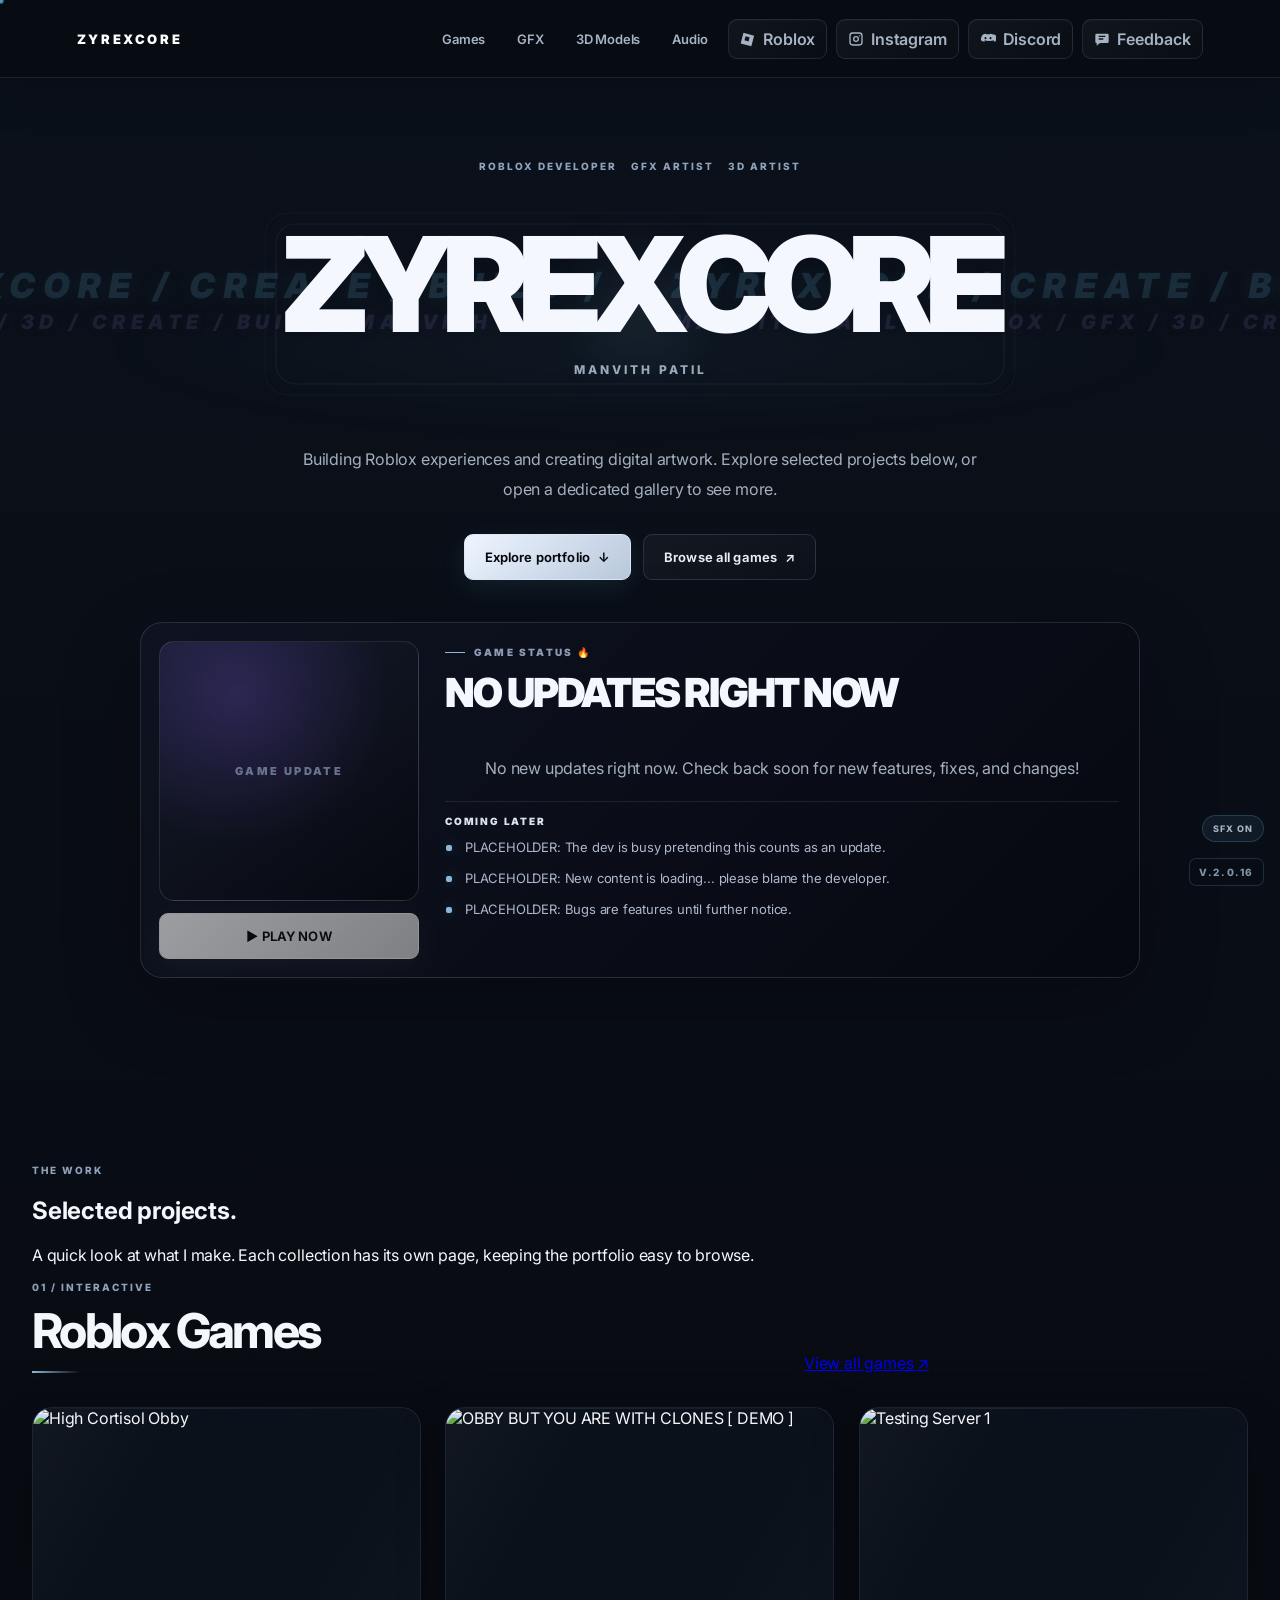
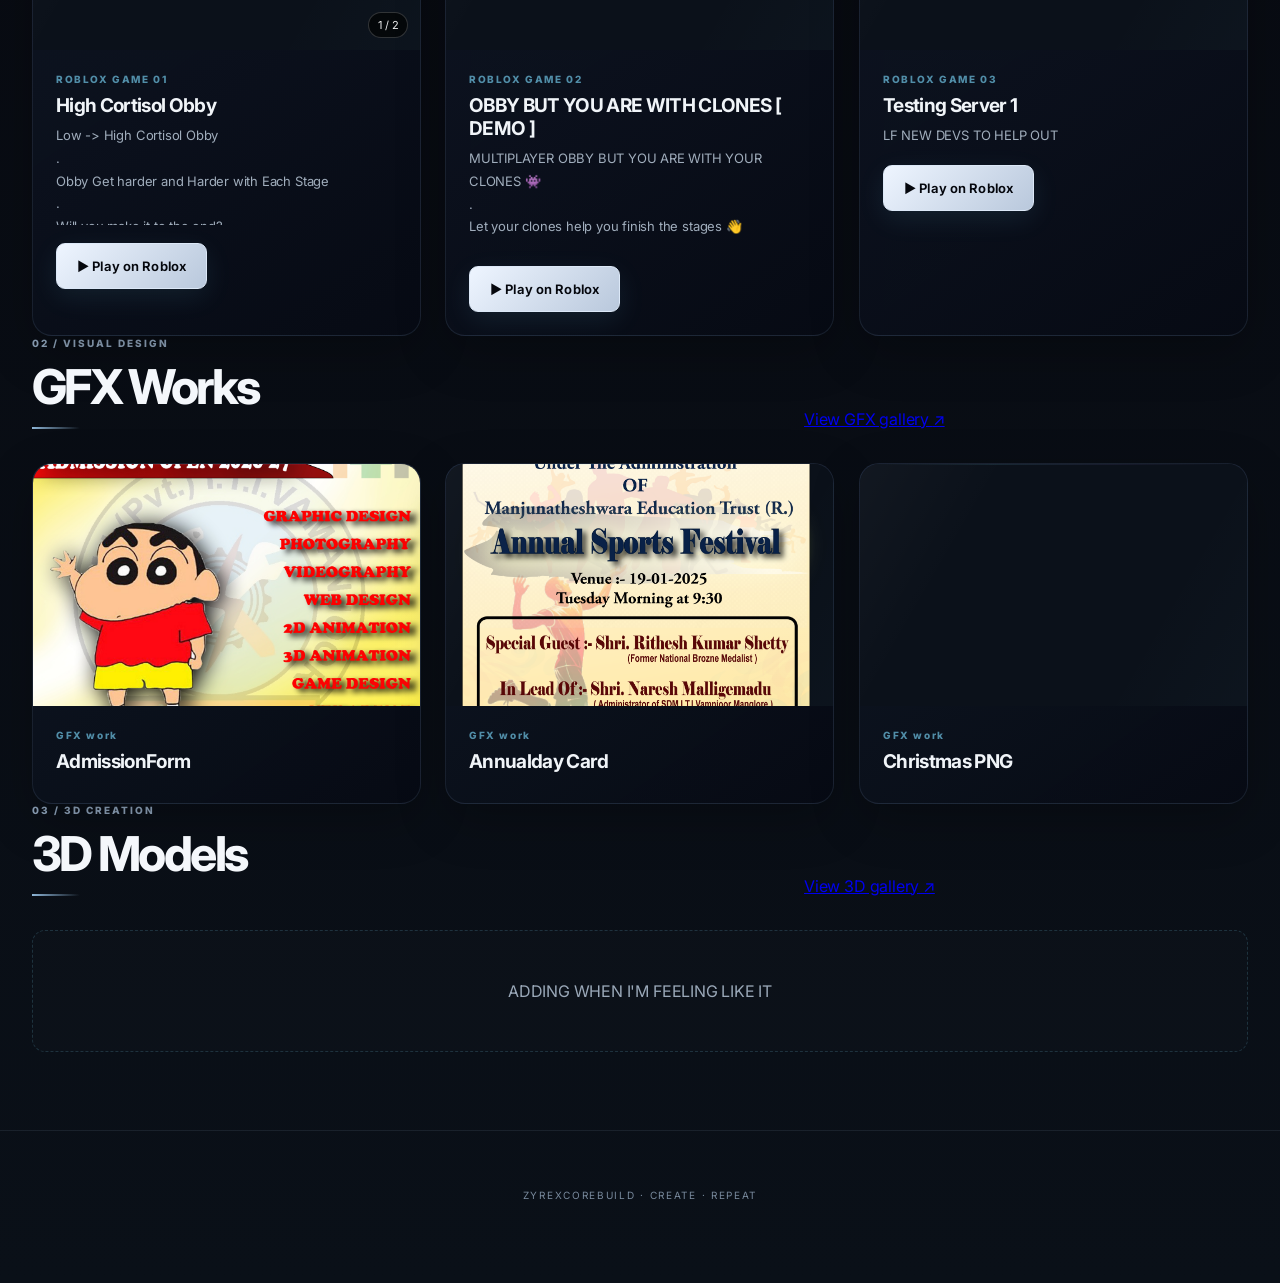
==== commit a45fe19e: "Organize homepage portfolio structure" ====
--- a/index.html
+++ b/index.html
@@ -1,19 +1,69 @@
-<!doctype html><html lang="en"><head><meta charset="utf-8"><meta name="viewport" content="width=device-width,initial-scale=1"><meta http-equiv="Cache-Control" content="no-cache, no-store, must-revalidate"><meta http-equiv="Pragma" content="no-cache"><meta http-equiv="Expires" content="0"><meta name="theme-color" content="#050505"><title>ZyrexCore // Profile</title><link rel="stylesheet" href="styles.css?v=20261109-pro"><link rel="stylesheet" href="home-mobile.css?v=20261002-v3"><link rel="stylesheet" href="update-notes.css?v=3"></head><body><div class="version-badge">V.2.0.16</div><main><section class="hero"><div class="hero-inner"><div class="eyebrow hero-eyebrow"><span>ROBLOX DEVELOPER · GFX ARTIST</span><span>3D ARTIST</span></div><div class="hero-brand-wrap"><h1 class="hero-brand" aria-label="ZYREXCORE"><span>Z</span><span>Y</span><span>R</span><span>E</span><span>X</span><span>C</span><span>O</span><span>R</span><span>E</span></h1><div class="hero-alias">(AKA MANVITH PATIL)</div></div><p>A focused showcase of my Roblox games, graphics and 3D work. The homepage stays short on purpose — deeper galleries live on their own pages.</p><div class="actions"><a class="btn primary" href="#games">Explore Portfolio ↓</a><a class="btn" href="games.html">View All Games →</a></div></div></section><section class="wrap" id="games"><div class="section-head"><div><div class="eyebrow">01 // GAMES</div><h2>Roblox Games.</h2></div><p>Only a small selection appears here. Open the dedicated Games page for the full collection.</p></div><div class="grid" id="gamesGrid"></div><div class="actions" style="margin-top:28px"><a class="btn" href="games.html">Open Full Games Gallery →</a></div></section><section class="wrap"><div class="section-head"><div><div class="eyebrow">02 // GFX</div><h2>GFX Works.</h2></div><p>A quick preview on the home page, with the full gallery kept separate so the homepage never becomes endless.</p></div><div class="grid" id="gfxGrid"></div><div class="actions" style="margin-top:28px"><a class="btn" href="gfx.html">Open Full GFX Gallery →</a></div></section><section class="wrap"><div class="section-head"><div><div class="eyebrow">03 // 3D</div><h2>3D Models.</h2></div><p>Preview the latest numbered models here and explore everything on the dedicated 3D page.</p></div><div class="grid" id="modelsGrid"></div><div class="actions" style="margin-top:28px"><a class="btn" href="models.html">Open Full 3D Gallery →</a></div></section></main><footer class="footer">ZYREXCORE // PROFILE · BUILD. CREATE. REPEAT.</footer><script src="portfolio.js?v=20261002-v26"></script><script src="mobile-preview.js?v=20261002-v3"></script><script src="update-notes.js?v=4"></script><script>
-function wireHomePreviewLinks(){
-  const sections=[['gamesGrid','games.html'],['gfxGrid','gfx.html'],['modelsGrid','models.html']];
-  sections.forEach(([id,url])=>{
-    const grid=document.getElementById(id);
-    if(!grid)return;
-    grid.querySelectorAll('.card').forEach(card=>{
-      card.style.cursor='pointer';
-      card.onclick=e=>{if(e.target.closest('a,button'))return;window.location.href=url};
-    });
-  });
-}
-bootChrome();
-document.querySelectorAll('.version-badge').forEach(el=>el.textContent='V.2.0.16');
-
-renderGames('gamesGrid',3).then(()=>{wireHomePreviewLinks();});
-renderAssets('gfx','gfxGrid','GFX work').then(()=>{const b=document.getElementById('gfxGrid');[...b.children].slice(3).forEach(x=>x.remove());wireHomePreviewLinks()});
-renderAssets('model','modelsGrid','3D models').then(()=>{const b=document.getElementById('modelsGrid');[...b.children].slice(3).forEach(x=>x.remove());wireHomePreviewLinks()});
-</script></body></html>+<!doctype html>
+<html lang="en">
+<head>
+  <meta charset="utf-8">
+  <meta name="viewport" content="width=device-width,initial-scale=1">
+  <meta http-equiv="Cache-Control" content="no-cache, no-store, must-revalidate">
+  <meta http-equiv="Pragma" content="no-cache">
+  <meta http-equiv="Expires" content="0">
+  <meta name="theme-color" content="#080b12">
+  <meta name="description" content="ZyrexCore portfolio — Roblox games, GFX artwork and 3D models by Manvith Patil.">
+  <title>ZyrexCore // Profile</title>
+  <link rel="stylesheet" href="styles.css?v=20261109-organised">
+  <link rel="stylesheet" href="home-mobile.css?v=20261002-v3">
+  <link rel="stylesheet" href="update-notes.css?v=3">
+</head>
+<body>
+  <div class="version-badge">V.2.0.16</div>
+  <main>
+    <section class="hero" aria-labelledby="homeTitle">
+      <div class="hero-inner">
+        <div class="eyebrow hero-eyebrow"><span>ROBLOX DEVELOPER</span><span>GFX ARTIST</span><span>3D ARTIST</span></div>
+        <div class="hero-brand-wrap">
+          <h1 class="hero-brand" id="homeTitle" aria-label="ZYREXCORE"><span>Z</span><span>Y</span><span>R</span><span>E</span><span>X</span><span>C</span><span>O</span><span>R</span><span>E</span></h1>
+          <div class="hero-alias">MANVITH PATIL</div>
+        </div>
+        <p>Building Roblox experiences and creating digital artwork. Explore selected projects below, or open a dedicated gallery to see more.</p>
+        <div class="actions"><a class="btn primary" href="#portfolio">Explore portfolio <span aria-hidden="true">↓</span></a><a class="btn" href="games.html">Browse all games <span aria-hidden="true">↗</span></a></div>
+      </div>
+    </section>
+    <section class="wrap home-portfolio" id="portfolio" aria-label="Portfolio categories">
+      <div class="portfolio-intro"><div><div class="eyebrow">THE WORK</div><h2>Selected projects<span>.</span></h2></div><p>A quick look at what I make. Each collection has its own page, keeping the portfolio easy to browse.</p></div>
+      <section class="portfolio-section" id="games" aria-labelledby="gamesTitle">
+        <div class="section-head"><div><div class="eyebrow">01 / INTERACTIVE</div><h2 id="gamesTitle">Roblox Games</h2></div><a class="section-link" href="games.html">View all games <span aria-hidden="true">↗</span></a></div>
+        <div class="grid" id="gamesGrid"></div>
+      </section>
+      <section class="portfolio-section" id="gfx" aria-labelledby="gfxTitle">
+        <div class="section-head"><div><div class="eyebrow">02 / VISUAL DESIGN</div><h2 id="gfxTitle">GFX Works</h2></div><a class="section-link" href="gfx.html">View GFX gallery <span aria-hidden="true">↗</span></a></div>
+        <div class="grid" id="gfxGrid"></div>
+      </section>
+      <section class="portfolio-section" id="models" aria-labelledby="modelsTitle">
+        <div class="section-head"><div><div class="eyebrow">03 / 3D CREATION</div><h2 id="modelsTitle">3D Models</h2></div><a class="section-link" href="models.html">View 3D gallery <span aria-hidden="true">↗</span></a></div>
+        <div class="grid" id="modelsGrid"></div>
+      </section>
+    </section>
+  </main>
+  <footer class="footer"><span>ZYREXCORE</span><span>BUILD · CREATE · REPEAT</span></footer>
+  <script src="portfolio.js?v=20261002-v26"></script>
+  <script src="mobile-preview.js?v=20261002-v3"></script>
+  <script src="update-notes.js?v=4"></script>
+  <script>
+    function wireHomePreviewLinks() {
+      const sections = [['gamesGrid','games.html'],['gfxGrid','gfx.html'],['modelsGrid','models.html']];
+      sections.forEach(([id,url]) => {
+        const grid = document.getElementById(id);
+        if (!grid) return;
+        grid.querySelectorAll('.card').forEach(card => {
+          card.style.cursor = 'pointer';
+          card.onclick = event => { if (!event.target.closest('a,button')) window.location.href = url; };
+        });
+      });
+    }
+    bootChrome();
+    document.querySelectorAll('.version-badge').forEach(el => el.textContent = 'V.2.0.16');
+    renderGames('gamesGrid',3).then(wireHomePreviewLinks);
+    renderAssets('gfx','gfxGrid','GFX work').then(() => { const grid=document.getElementById('gfxGrid'); [...grid.children].slice(3).forEach(item=>item.remove()); wireHomePreviewLinks(); });
+    renderAssets('model','modelsGrid','3D models').then(() => { const grid=document.getElementById('modelsGrid'); [...grid.children].slice(3).forEach(item=>item.remove()); wireHomePreviewLinks(); });
+  </script>
+</body>
+</html>
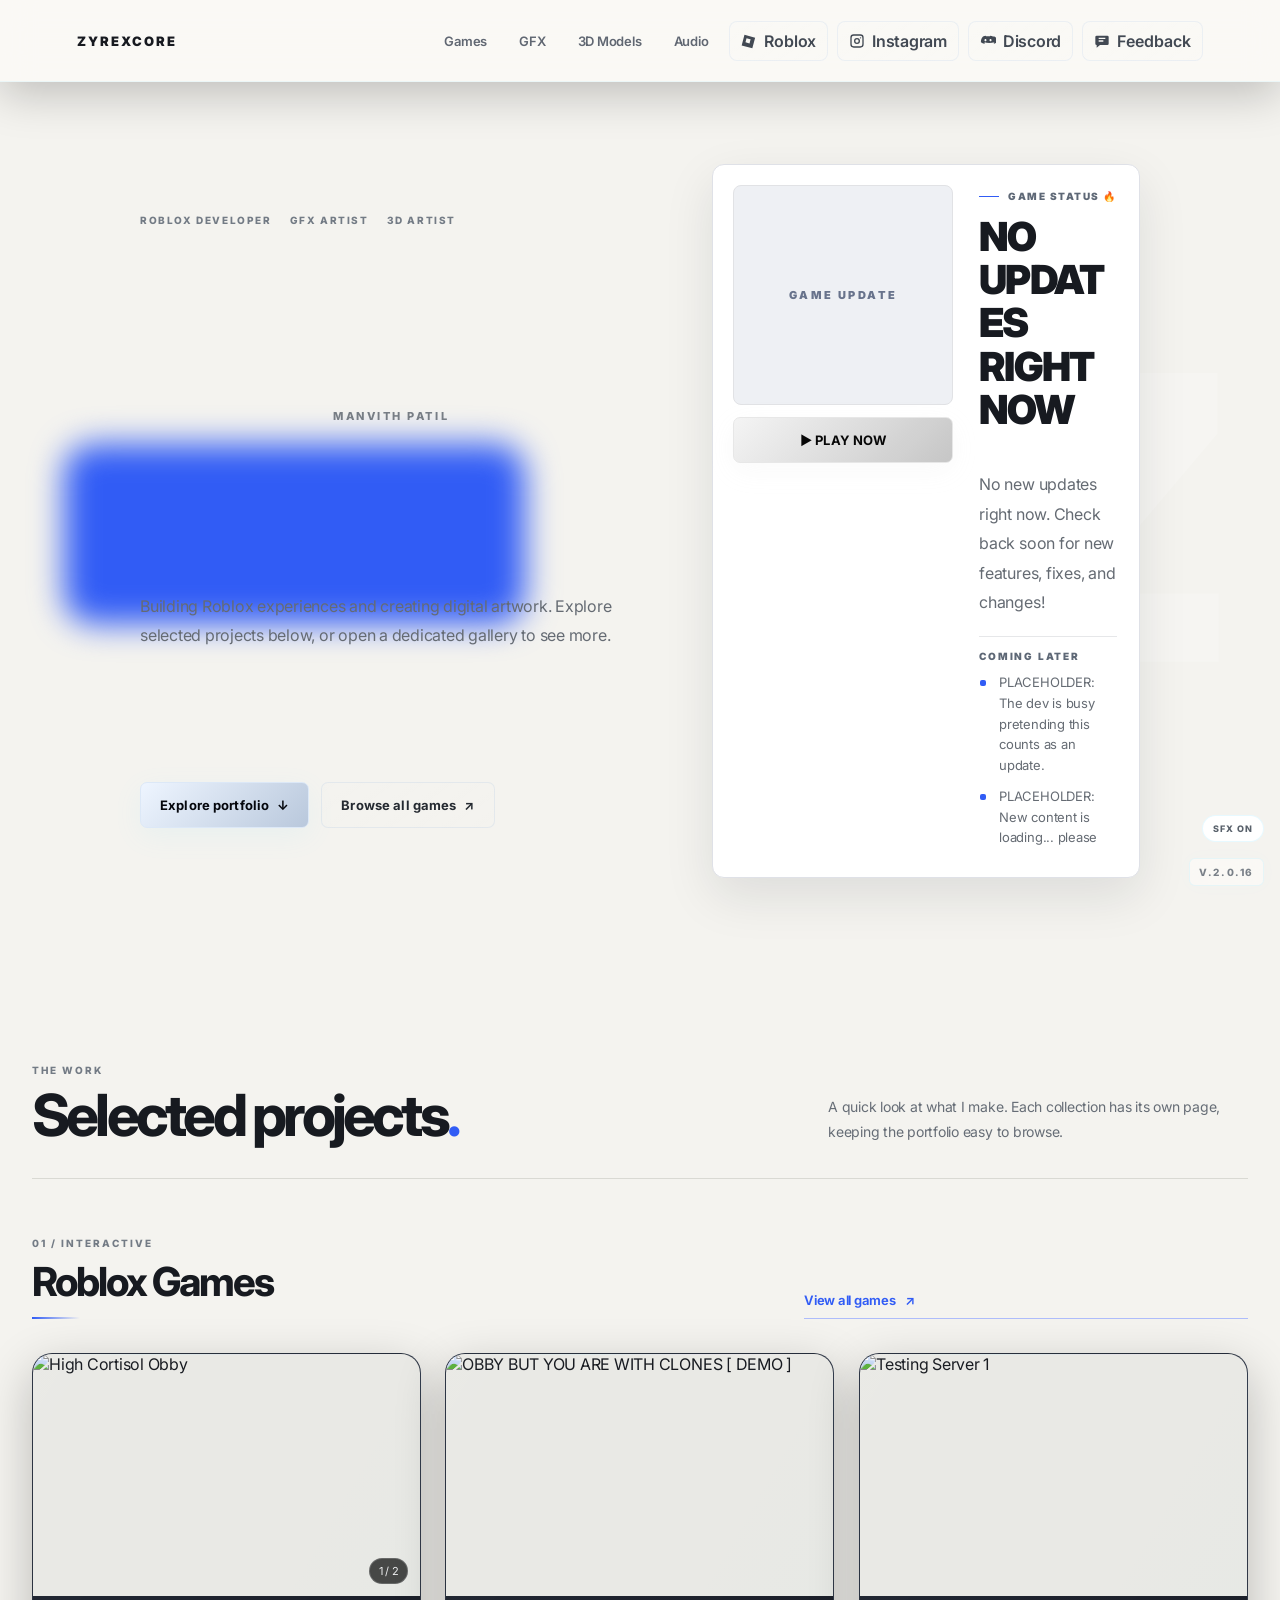
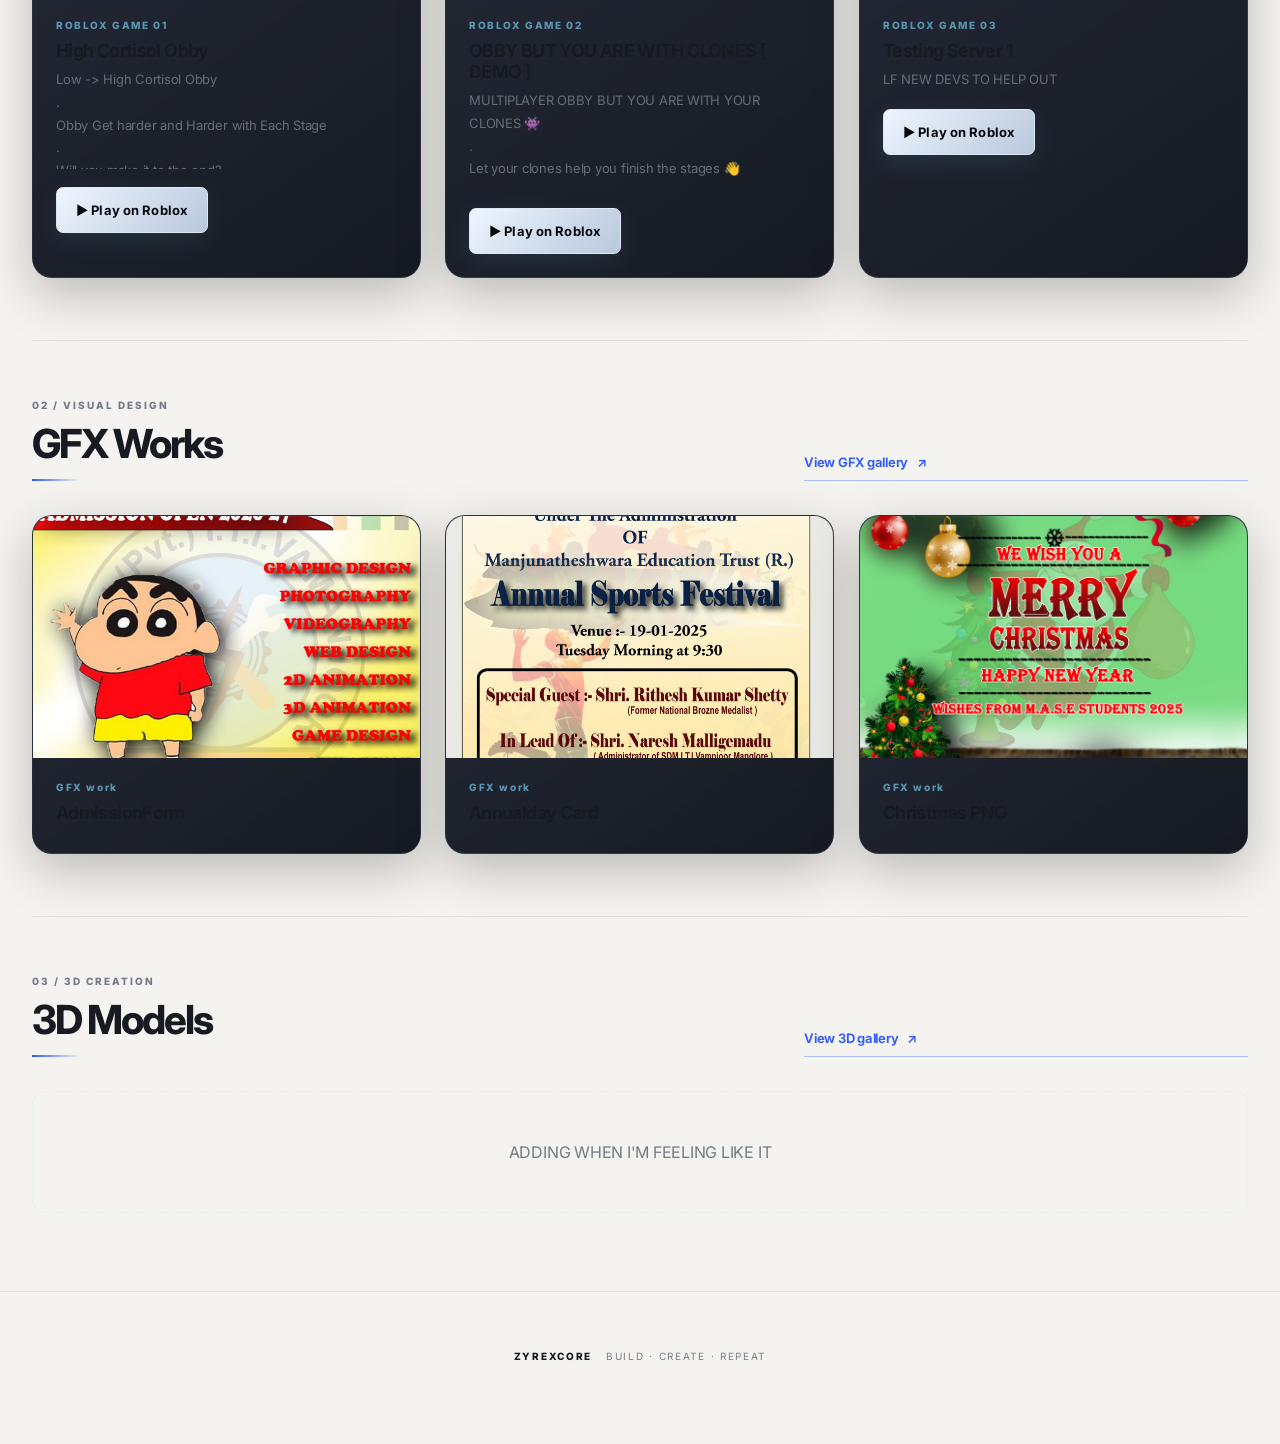
==== commit a92c8302: "Refresh stylesheet for editorial redesign" ====
--- a/index.html
+++ b/index.html
@@ -9,7 +9,7 @@
   <meta name="theme-color" content="#080b12">
   <meta name="description" content="ZyrexCore portfolio — Roblox games, GFX artwork and 3D models by Manvith Patil.">
   <title>ZyrexCore // Profile</title>
-  <link rel="stylesheet" href="styles.css?v=20261109-organised">
+  <link rel="stylesheet" href="styles.css?v=20261109-editorial">
   <link rel="stylesheet" href="home-mobile.css?v=20261002-v3">
   <link rel="stylesheet" href="update-notes.css?v=3">
 </head>
--- a/styles.css
+++ b/styles.css
@@ -829,3 +829,175 @@
 @media(max-width:900px){.wrap{padding:68px 22px}.page-hero{padding:88px 22px 44px}}
 @media(max-width:600px){body{padding-top:72px}.nav{height:72px;padding:9px 14px}.hero{padding:64px 18px 76px}.hero-brand-wrap{margin:38px auto 30px}.hero p{font-size:15px}.wrap{padding:58px 17px}.section-head{display:block}.section-head p{margin-top:12px}.page-hero{padding:78px 18px 38px}.footer{padding:42px 18px 58px}}
 @media(prefers-reduced-motion:reduce){.hero-letter,.hero-moving-lane-a,.hero-moving-lane-b,.card,.btn,.social-btn{animation:none!important;transition:none!important}}
+
+
+/* ORGANIZED PORTFOLIO LAYOUT */
+.home-portfolio{padding-top:34px;padding-bottom:100px}
+.portfolio-intro{display:flex;align-items:end;justify-content:space-between;gap:30px;padding:0 0 34px;border-bottom:1px solid rgba(164,190,216,.14)}
+.portfolio-intro h2{margin:10px 0 0;font-size:clamp(34px,5vw,58px);line-height:1;letter-spacing:-.065em;font-weight:760}
+.portfolio-intro h2 span{color:var(--accent)}
+.portfolio-intro>p{max-width:420px;margin:0;color:#9aa8b8;font-size:14px;line-height:1.8}
+.portfolio-section{padding:58px 0 62px;border-bottom:1px solid rgba(164,190,216,.12)}
+.portfolio-section:last-child{border-bottom:0;padding-bottom:0}
+.portfolio-section .section-head{align-items:center;margin-bottom:24px}
+.portfolio-section .section-head h2{margin-top:8px;font-size:clamp(27px,3.6vw,40px);letter-spacing:-.05em}
+.section-link{display:inline-flex;align-items:center;gap:9px;padding:10px 0;color:#c3d4e5;text-decoration:none;font-size:13px;font-weight:650;border-bottom:1px solid #52677f;transition:color .2s,border-color .2s}
+.section-link:hover{color:#fff;border-color:#b6d1e8}
+.portfolio-section .grid{align-items:stretch}
+.portfolio-section .card{height:100%}
+.hero{min-height:min(760px,calc(100svh - 78px))}
+.hero-inner{max-width:1000px}
+.hero p{max-width:620px}
+.update-notes{margin-top:46px}
+.footer{display:flex;justify-content:center;gap:14px;flex-wrap:wrap}
+.footer span:first-child{color:#b8c7d7;font-weight:800}
+@media(max-width:700px){
+ .home-portfolio{padding-top:12px;padding-bottom:70px}
+ .portfolio-intro{display:block;padding-bottom:25px}
+ .portfolio-intro>p{margin-top:15px}
+ .portfolio-section{padding:42px 0 46px}
+ .portfolio-section .section-head{display:flex;align-items:end;gap:14px}
+ .portfolio-section .section-head h2{font-size:27px}
+ .section-link{font-size:11px;white-space:nowrap}
+ .footer{gap:8px;flex-direction:column}
+}
+@media(max-width:390px){.portfolio-section .section-head{align-items:flex-start;flex-direction:column}.section-link{margin-top:2px}}
+
+
+/* ZYREXCORE — EDITORIAL LIGHT UI REBUILD */
+:root{
+ --bg:#f4f3ef;--panel:#ffffff;--panel2:#eeede8;--line:#deded8;
+ --text:#171a20;--muted:#656b73;--soft:#343a43;
+ --accent:#315cf5;--accent-strong:#2449d8;--cyan:#315cf5;--violet:#315cf5;--pink:#315cf5;
+ color-scheme:light;
+}
+*{box-sizing:border-box}
+html{background:#f4f3ef;scroll-padding-top:88px}
+body{padding-top:82px;background:#f4f3ef;color:#171a20;font-family:Inter,Arial,sans-serif;letter-spacing:-.015em}
+body:before{display:none}
+.nav{height:82px;padding:0 clamp(22px,6vw,96px);background:rgba(250,249,246,.94);border-bottom:1px solid #deded8;backdrop-filter:blur(16px)}
+.brand{color:#171a20;font-size:13px;letter-spacing:.16em}
+.nav-links a,.social-btn{color:#606772}
+.nav-links a:hover,.nav-links a.active,.social-btn:hover{color:#171a20}
+.nav-links a:after{height:2px;background:#315cf5}
+.social-btn{background:#fff;border:1px solid #deded8;color:#424953;border-radius:8px}
+.social-btn:hover{border-color:#315cf5;background:#f5f7ff}
+.hero{min-height:670px;min-height:min(760px,calc(100svh - 82px));padding:80px 28px 90px;display:grid;align-items:center;text-align:left;position:relative;isolation:isolate;overflow:hidden}
+.hero:before{content:"";position:absolute;z-index:-1;right:max(5vw,calc((100vw - 1200px)/2));top:50%;width:clamp(270px,36vw,490px);aspect-ratio:1;transform:translateY(-50%);border-radius:30px;background:#315cf5}
+.hero:after{content:"Z";position:absolute;z-index:-1;right:calc(max(5vw,calc((100vw - 1200px)/2)) + 35px);top:50%;transform:translateY(-54%);font-size:clamp(220px,31vw,420px);line-height:1;font-weight:900;letter-spacing:-.12em;color:rgba(255,255,255,.16);pointer-events:none}
+.hero-inner{width:min(1200px,100%);margin:0 auto;display:grid;grid-template-columns:minmax(0,1.08fr) minmax(300px,.92fr);grid-template-rows:auto auto auto auto;column-gap:7%;align-items:center}
+.hero-eyebrow{grid-column:1;grid-row:1;justify-content:flex-start;gap:10px 18px;color:#315cf5}
+.hero-eyebrow span{font-size:10px;letter-spacing:.16em}
+.hero-brand-wrap{grid-column:1;grid-row:2;display:block;margin:34px 0 24px;perspective:none;isolation:auto}
+.hero-brand-wrap:before,.hero-brand-wrap:after{display:none!important;content:none!important}
+.hero-brand{font-size:clamp(58px,8vw,112px);line-height:.9;letter-spacing:-.095em;color:#171a20;transform:none!important;filter:none!important;text-shadow:none!important}
+.hero-brand>.hero-letter{animation:none!important;transform:none!important;transition:none!important;filter:none!important}
+.hero-alias{margin-top:20px;color:#777d85;font-size:11px;letter-spacing:.23em}
+.hero p{grid-column:1;grid-row:3;max-width:510px;margin:0;color:#656b73;font-size:16px;line-height:1.85}
+.hero .actions{grid-column:1;grid-row:4;justify-content:flex-start;margin-top:28px}
+.btn{min-height:46px;padding:12px 19px;border:1px solid #d8d9dc;border-radius:7px;background:#fff;color:#252a31;font-size:13px;font-weight:700;box-shadow:none;transition:background .18s,border-color .18s,color .18s}
+.btn:hover{transform:translateY(-1px);border-color:#315cf5;background:#f5f7ff;color:#2449d8}
+.btn.primary{background:#315cf5;border-color:#315cf5;color:#fff}
+.btn.primary:hover{background:#2449d8;border-color:#2449d8;color:#fff}
+.wrap{width:min(1240px,100%);padding:76px 30px}
+.home-portfolio{padding-top:60px;padding-bottom:100px}
+.portfolio-intro{border-bottom:1px solid #d9d9d3}
+.portfolio-intro h2{color:#171a20}
+.portfolio-intro>p,.section-head p{color:#666d76}
+.eyebrow,.kicker{color:#737b85}
+.portfolio-section{border-color:#deded8}
+.portfolio-section .section-head h2,.section-head h2{color:#171a20}
+.section-link{color:#315cf5;border-color:#aebcfb}
+.section-link:hover{color:#2449d8;border-color:#2449d8}
+.grid{gap:18px}
+.card{border:1px solid #e0e0dc;border-radius:10px;background:#fff;box-shadow:0 5px 18px rgba(24,30,40,.045);transition:transform .2s,border-color .2s,box-shadow .2s}
+.card:hover{transform:translateY(-3px);border-color:#b9c7fa;box-shadow:0 12px 30px rgba(24,30,40,.09)}
+.media{background:#e9e9e5}
+.card-body{padding:20px}
+.card h3{color:#171a20;font-size:18px}
+.card p{color:#666d76}
+.kicker{font-size:10px}
+.empty{border:1px dashed #c9cbc8;background:#eeede8;color:#737b85}
+.page-hero{width:min(1240px,100%);padding:100px 30px 48px}
+.page-hero h1{color:#171a20;font-size:clamp(48px,8vw,90px);letter-spacing:-.085em}
+.page-hero p{color:#666d76;font-size:15px;line-height:1.8}
+.gallery-page .wrap{padding-top:24px}
+.game-search input{border:1px solid #d8d9dc;border-radius:7px;background:#fff;color:#171a20}
+.game-search input::placeholder{color:#92979e}
+.game-search input:focus{border-color:#315cf5;box-shadow:0 0 0 3px rgba(49,92,245,.09)}
+.game-search-status{color:#727984}
+.footer{border-top:1px solid #deded8;color:#7b8188}
+.footer span:first-child{color:#171a20}
+.version-badge{left:auto;right:18px;bottom:16px;border:1px solid #deded8;background:rgba(250,249,246,.92);color:#7a8088;border-radius:6px}
+.sfx-toggle{border:1px solid #deded8;background:#fff;color:#59616b}
+.sfx-toggle:hover{border-color:#315cf5;color:#315cf5}
+.lightbox{background:rgba(13,17,24,.96)}
+.close{border:1px solid #555d68;background:#fff;color:#171a20}
+.feedback-overlay{background:rgba(20,24,32,.55)}
+.feedback-modal{border:1px solid #deded8;border-radius:12px;background:#fbfaf7;color:#171a20;box-shadow:0 25px 80px rgba(0,0,0,.2)}
+.feedback-subtitle{color:#6c737c}
+.feedback-modal label{color:#303640}
+.feedback-modal input,.feedback-modal textarea{border:1px solid #d7d9dc;background:#fff;color:#171a20}
+.feedback-modal input:focus,.feedback-modal textarea:focus{border-color:#315cf5;box-shadow:0 0 0 3px rgba(49,92,245,.09)}
+.feedback-close{border:1px solid #deded8;background:#fff;color:#303640}
+.feedback-toast{border:1px solid #d8d9dc;background:#fff;color:#171a20;box-shadow:0 18px 60px rgba(20,24,32,.16)}
+.hero-moving-lane,.hero-letter,.cursor-trail{display:none!important;animation:none!important}
+.hero-inner .update-notes{grid-column:2;grid-row:1 / span 4;align-self:center;width:100%;margin:0}
+.update-notes{border:1px solid #dfe1e7;border-radius:12px;background:#fff;box-shadow:0 18px 50px rgba(24,30,40,.1)}
+.update-notes-label,.update-notes-list-title{color:#5e6876}
+.update-notes-title{color:#171a20}
+.update-notes-subtitle,.update-notes-list li{color:#656b73}
+.update-notes-divider{background:#e6e7e9}
+.update-notes-list li:before{background:#315cf5;box-shadow:none}
+.update-notes-image-wrap{border:1px solid #e1e2e5;border-radius:8px;background:#eef0f4}
+.update-notes-play-disabled,.update-notes-play-disabled:hover{background:#e5e6e8!important;border-color:#d4d6da!important;color:#8b9098!important;opacity:1!important}
+.update-notes-modal-card{border:1px solid #d8d9dc;border-left:4px solid #315cf5;border-radius:10px;background:#fff;box-shadow:0 16px 55px rgba(20,24,32,.18)}
+.update-notes-modal-card h3{color:#171a20}
+.update-notes-modal-card p{color:#656b73}
+.update-notes-modal-icon{background:#eef1ff}
+.update-notes-modal-close{border:1px solid #cbd4ff;background:#eef1ff;color:#315cf5}
+.mobile-nav-toggle{border:1px solid #deded8!important;background:#fff!important;box-shadow:none!important}
+.mobile-nav-toggle span{background:#20252c!important;box-shadow:none!important}
+.mobile-nav-sheet{background:#fbfaf7!important;border-right:1px solid #deded8!important;box-shadow:18px 0 55px rgba(20,24,32,.12)!important}
+.mobile-nav-head{color:#777e87!important}
+.mobile-nav-close{border:1px solid #deded8!important;background:#fff!important;color:#20252c!important}
+.mobile-nav-links a{color:#343a43!important}
+.mobile-nav-links a:hover,.mobile-nav-links a.active{color:#2449d8!important;border-color:#dce3ff!important;background:#f0f3ff!important}
+.mobile-nav-social{border-color:#e2e2de!important}
+.mobile-nav-social .social-btn{background:#fff!important;border-color:#deded8!important;color:#343a43!important}
+@media(max-width:900px){
+ .hero{min-height:unset;padding:85px 24px 75px}
+ .hero-inner{grid-template-columns:minmax(0,1fr) minmax(240px,.8fr);column-gap:4%}
+ .hero:before{right:4%;width:34vw}
+ .hero:after{right:calc(4% + 22px)}
+ .hero-brand{font-size:clamp(48px,8vw,82px)}
+ .wrap{padding:65px 22px}
+}
+@media(max-width:700px){
+ body{padding-top:72px}
+ .nav{height:72px;padding:9px 14px}
+ .hero{padding:62px 20px 58px;text-align:left}
+ .hero:before{right:-48px;top:145px;width:180px;opacity:.13;border-radius:22px}
+ .hero:after{right:-6px;top:145px;font-size:170px;color:rgba(255,255,255,.45)}
+ .hero-inner{display:flex;flex-direction:column;align-items:flex-start;gap:0}
+ .hero-eyebrow{justify-content:flex-start;gap:9px 13px}
+ .hero-brand-wrap{margin:36px 0 25px;max-width:100%}
+ .hero-brand{font-size:clamp(47px,12vw,76px)}
+ .hero-alias{font-size:10px}
+ .hero p{font-size:15px;line-height:1.75;max-width:540px}
+ .hero .actions{justify-content:flex-start;width:100%;margin-top:24px}
+ .hero .actions .btn{width:auto;flex:1}
+ .hero-inner .update-notes{width:100%;margin:34px 0 0}
+ .home-portfolio{padding-top:34px;padding-bottom:65px}
+ .portfolio-intro{display:block;padding-bottom:24px}
+ .portfolio-intro>p{margin-top:13px}
+ .portfolio-section{padding:40px 0 44px}
+ .portfolio-section .section-head{display:flex;align-items:flex-start;flex-direction:column;gap:8px}
+ .portfolio-section .section-head h2{font-size:28px}
+ .section-link{font-size:12px}
+ .grid{grid-template-columns:1fr;gap:14px}
+ .page-hero{padding:70px 20px 35px}
+ .gallery-page .wrap{padding-top:12px}
+ .footer{padding:38px 18px 54px;gap:8px;flex-direction:column}
+}
+@media(prefers-reduced-motion:reduce){*,*:before,*:after{scroll-behavior:auto!important;animation:none!important;transition:none!important}}
--- a/update-notes.css
+++ b/update-notes.css
@@ -12,3 +12,26 @@
 .update-notes-modal-close{grid-column:2;justify-self:start;min-height:30px;padding:0 15px;border:1px solid rgba(53,224,255,.28);border-radius:8px;background:rgba(53,224,255,.1);color:#7beaff;font-size:10px;font-weight:900;letter-spacing:.1em;cursor:pointer}
 @media(max-width:480px){.update-notes-modal{top:12px;right:12px;width:calc(100vw - 24px)}.update-notes-modal-card{padding:15px;grid-template-columns:36px minmax(0,1fr);column-gap:10px}.update-notes-modal-icon{width:36px;height:36px;font-size:21px}}
 @keyframes updateNotesToastIn{from{opacity:0;transform:translateX(24px) translateY(-8px)}to{opacity:1;transform:translateX(0) translateY(0)}}
+
+
+/* LIGHT EDITORIAL UPDATE CARD */
+.update-notes{grid-template-columns:minmax(150px,220px) minmax(0,1fr);gap:24px;width:min(100%,1040px);padding:20px;margin:40px auto 0;border:1px solid #dfe1e7;border-radius:12px;background:#fff;box-shadow:0 18px 50px rgba(24,30,40,.1);backdrop-filter:none}
+.update-notes-image-wrap{border:1px solid #e1e2e5;border-radius:8px;background:#eef0f4}
+.update-notes-content{padding:5px 2px}
+.update-notes-label{color:#5e6876;letter-spacing:.15em}
+.update-notes-label:before{background:#315cf5}
+.update-notes-title{color:#171a20}
+.update-notes-subtitle,.update-notes-list li{color:#656b73}
+.update-notes-divider{background:#e6e7e9}
+.update-notes-list-title{color:#5e6876}
+.update-notes-list li:before{background:#315cf5;box-shadow:none}
+.update-notes-scroll{scrollbar-color:#b8c2d5 #f1f2f4}
+.update-notes-scroll::-webkit-scrollbar-track{background:#f1f2f4}
+.update-notes-scroll::-webkit-scrollbar-thumb{background:#b8c2d5}
+.update-notes-play-disabled,.update-notes-play-disabled:hover{background:#e5e6e8!important;border-color:#d4d6da!important;color:#8b9098!important;opacity:1!important}
+.update-notes-modal-card{border:1px solid #d8d9dc;border-left:4px solid #315cf5;border-radius:10px;background:#fff;box-shadow:0 16px 55px rgba(20,24,32,.18)}
+.update-notes-modal-card h3{color:#171a20}
+.update-notes-modal-card p{color:#656b73}
+.update-notes-modal-icon{background:#eef1ff}
+.update-notes-modal-close{border:1px solid #cbd4ff;background:#eef1ff;color:#315cf5}
+@media(max-width:700px){.update-notes{grid-template-columns:minmax(0,1fr);gap:16px;padding:15px;margin-top:30px}.update-notes-media{width:min(100%,250px)}}
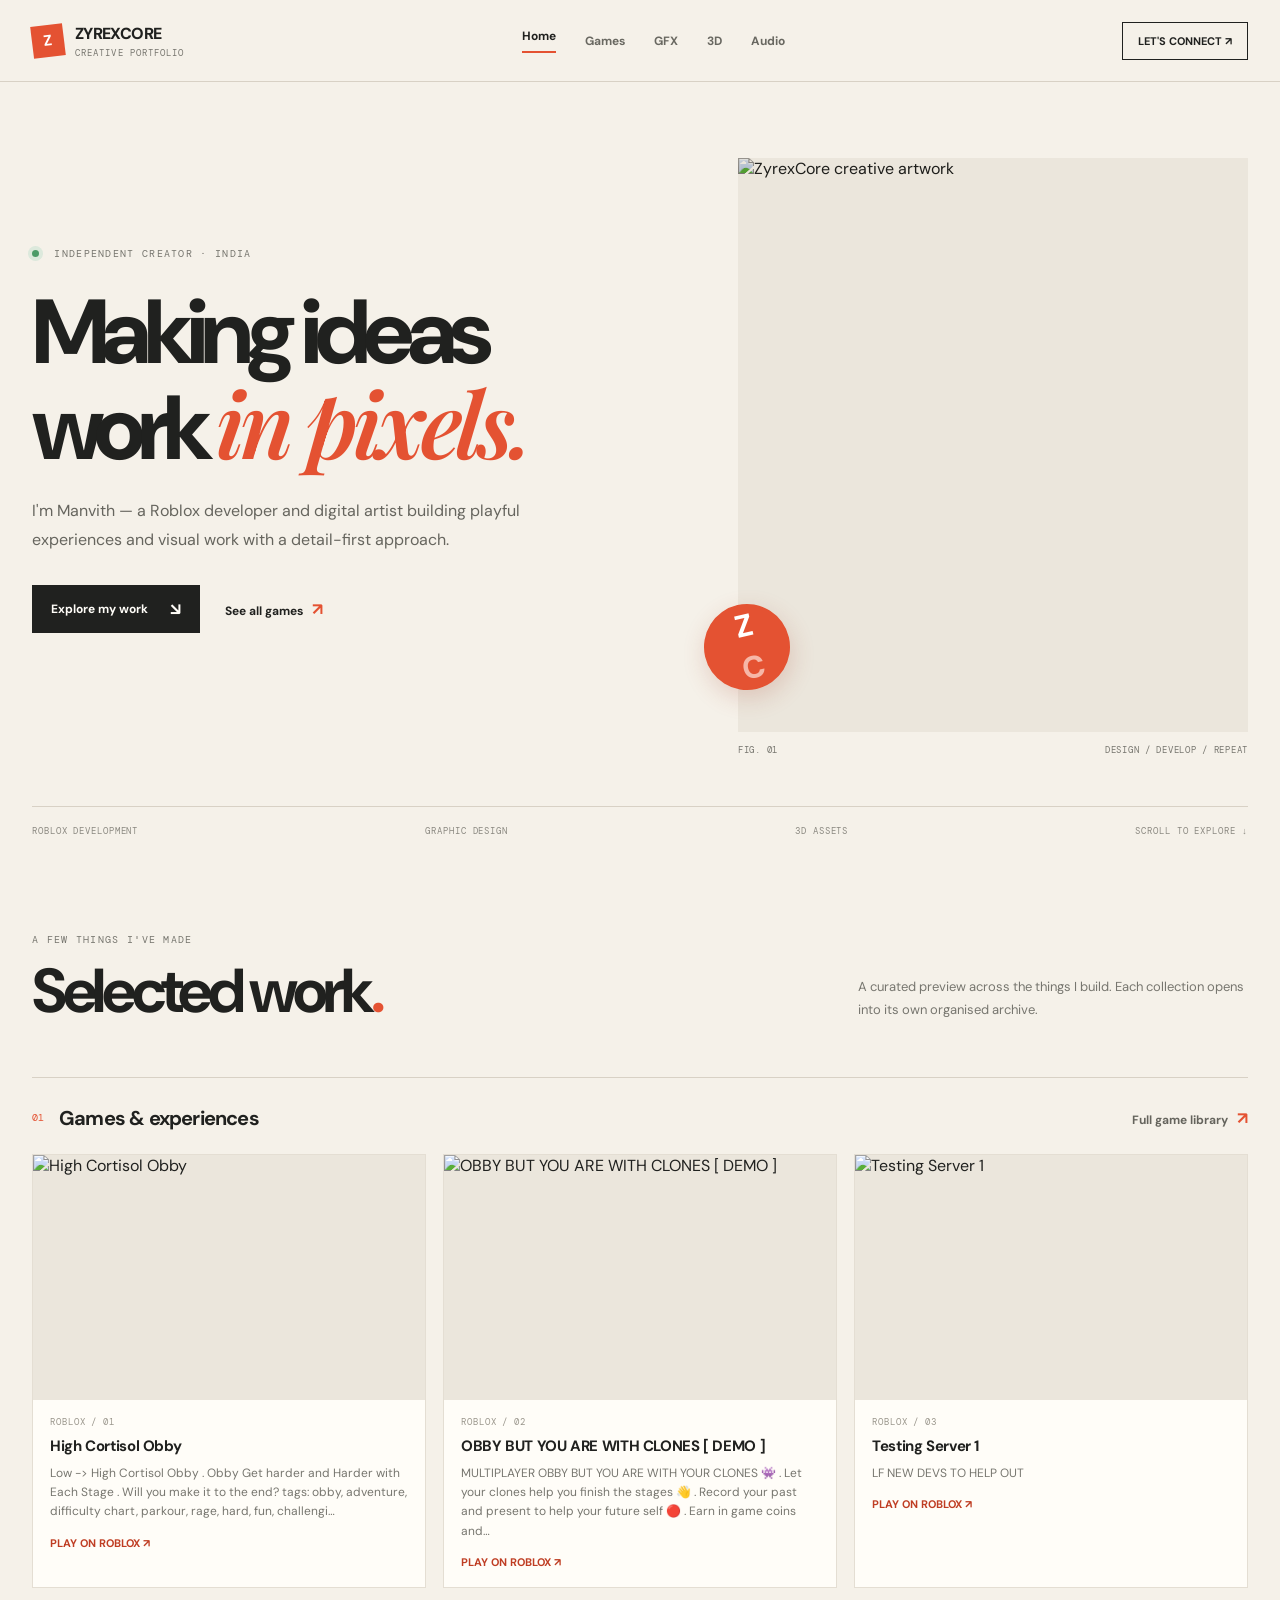
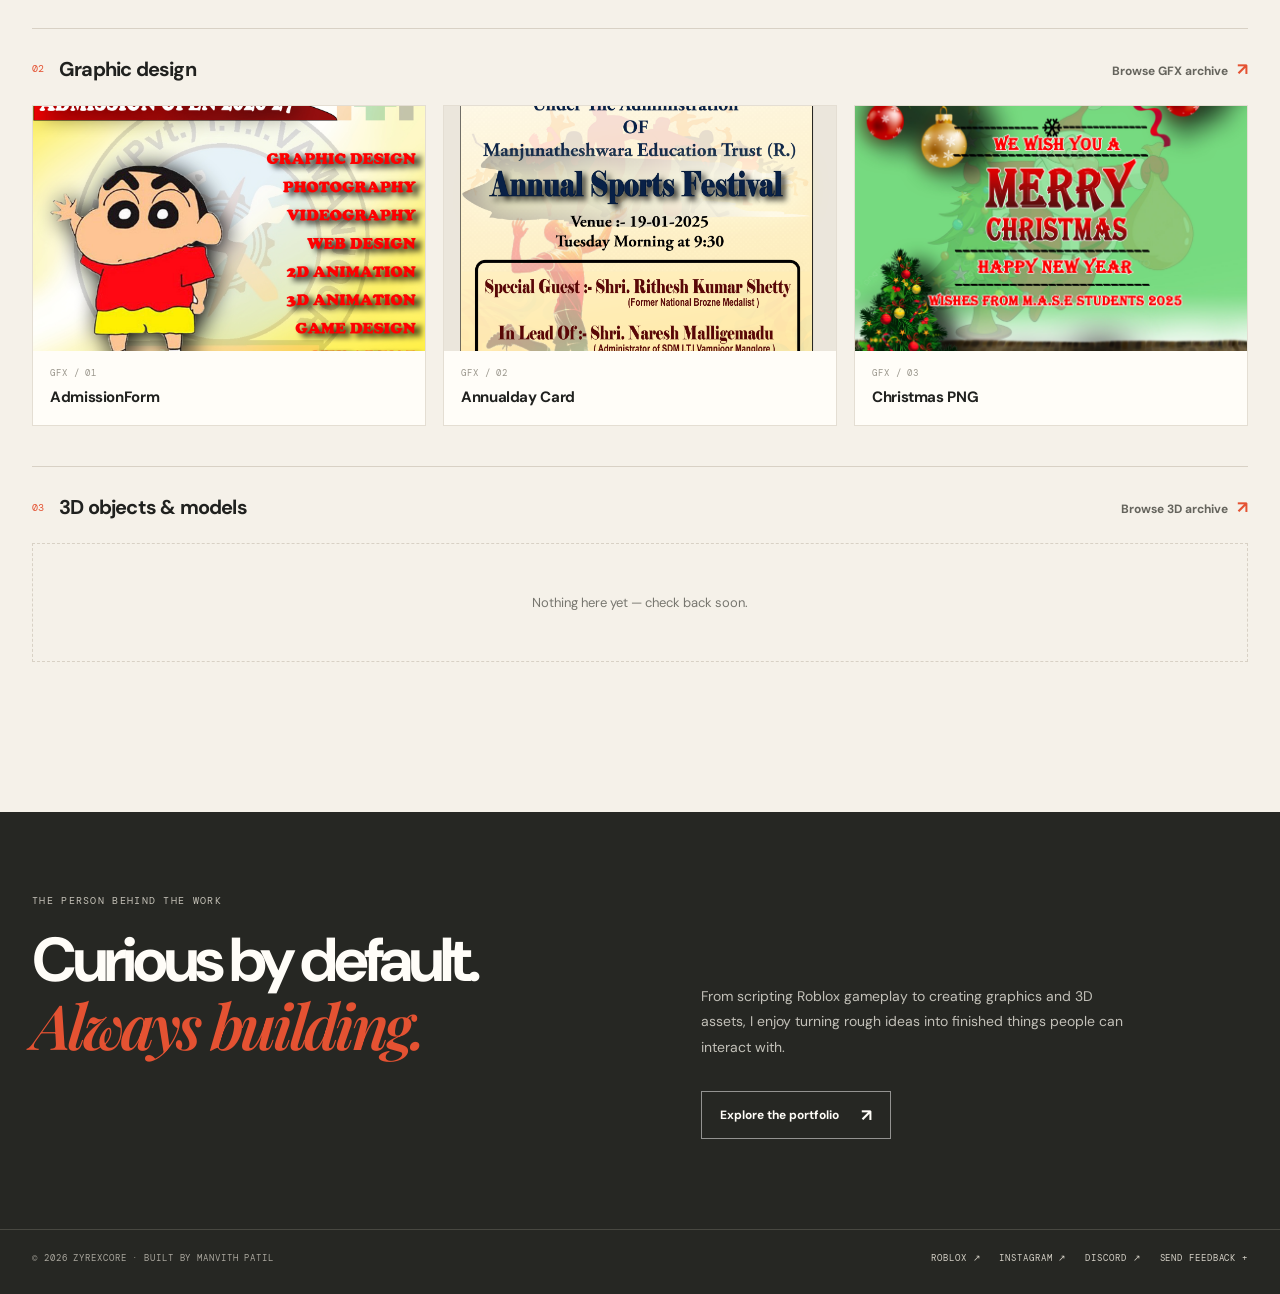
==== commit 3ead0d84: "Rebuild homepage layout from scratch" ====
--- a/index.html
+++ b/index.html
@@ -1,69 +1,36 @@
 <!doctype html>
-<html lang="en">
-<head>
-  <meta charset="utf-8">
-  <meta name="viewport" content="width=device-width,initial-scale=1">
-  <meta http-equiv="Cache-Control" content="no-cache, no-store, must-revalidate">
-  <meta http-equiv="Pragma" content="no-cache">
-  <meta http-equiv="Expires" content="0">
-  <meta name="theme-color" content="#080b12">
-  <meta name="description" content="ZyrexCore portfolio — Roblox games, GFX artwork and 3D models by Manvith Patil.">
-  <title>ZyrexCore // Profile</title>
-  <link rel="stylesheet" href="styles.css?v=20261109-editorial">
-  <link rel="stylesheet" href="home-mobile.css?v=20261002-v3">
-  <link rel="stylesheet" href="update-notes.css?v=3">
-</head>
-<body>
-  <div class="version-badge">V.2.0.16</div>
-  <main>
-    <section class="hero" aria-labelledby="homeTitle">
-      <div class="hero-inner">
-        <div class="eyebrow hero-eyebrow"><span>ROBLOX DEVELOPER</span><span>GFX ARTIST</span><span>3D ARTIST</span></div>
-        <div class="hero-brand-wrap">
-          <h1 class="hero-brand" id="homeTitle" aria-label="ZYREXCORE"><span>Z</span><span>Y</span><span>R</span><span>E</span><span>X</span><span>C</span><span>O</span><span>R</span><span>E</span></h1>
-          <div class="hero-alias">MANVITH PATIL</div>
-        </div>
-        <p>Building Roblox experiences and creating digital artwork. Explore selected projects below, or open a dedicated gallery to see more.</p>
-        <div class="actions"><a class="btn primary" href="#portfolio">Explore portfolio <span aria-hidden="true">↓</span></a><a class="btn" href="games.html">Browse all games <span aria-hidden="true">↗</span></a></div>
-      </div>
-    </section>
-    <section class="wrap home-portfolio" id="portfolio" aria-label="Portfolio categories">
-      <div class="portfolio-intro"><div><div class="eyebrow">THE WORK</div><h2>Selected projects<span>.</span></h2></div><p>A quick look at what I make. Each collection has its own page, keeping the portfolio easy to browse.</p></div>
-      <section class="portfolio-section" id="games" aria-labelledby="gamesTitle">
-        <div class="section-head"><div><div class="eyebrow">01 / INTERACTIVE</div><h2 id="gamesTitle">Roblox Games</h2></div><a class="section-link" href="games.html">View all games <span aria-hidden="true">↗</span></a></div>
-        <div class="grid" id="gamesGrid"></div>
-      </section>
-      <section class="portfolio-section" id="gfx" aria-labelledby="gfxTitle">
-        <div class="section-head"><div><div class="eyebrow">02 / VISUAL DESIGN</div><h2 id="gfxTitle">GFX Works</h2></div><a class="section-link" href="gfx.html">View GFX gallery <span aria-hidden="true">↗</span></a></div>
-        <div class="grid" id="gfxGrid"></div>
-      </section>
-      <section class="portfolio-section" id="models" aria-labelledby="modelsTitle">
-        <div class="section-head"><div><div class="eyebrow">03 / 3D CREATION</div><h2 id="modelsTitle">3D Models</h2></div><a class="section-link" href="models.html">View 3D gallery <span aria-hidden="true">↗</span></a></div>
-        <div class="grid" id="modelsGrid"></div>
-      </section>
-    </section>
-  </main>
-  <footer class="footer"><span>ZYREXCORE</span><span>BUILD · CREATE · REPEAT</span></footer>
-  <script src="portfolio.js?v=20261002-v26"></script>
-  <script src="mobile-preview.js?v=20261002-v3"></script>
-  <script src="update-notes.js?v=4"></script>
-  <script>
-    function wireHomePreviewLinks() {
-      const sections = [['gamesGrid','games.html'],['gfxGrid','gfx.html'],['modelsGrid','models.html']];
-      sections.forEach(([id,url]) => {
-        const grid = document.getElementById(id);
-        if (!grid) return;
-        grid.querySelectorAll('.card').forEach(card => {
-          card.style.cursor = 'pointer';
-          card.onclick = event => { if (!event.target.closest('a,button')) window.location.href = url; };
-        });
-      });
-    }
-    bootChrome();
-    document.querySelectorAll('.version-badge').forEach(el => el.textContent = 'V.2.0.16');
-    renderGames('gamesGrid',3).then(wireHomePreviewLinks);
-    renderAssets('gfx','gfxGrid','GFX work').then(() => { const grid=document.getElementById('gfxGrid'); [...grid.children].slice(3).forEach(item=>item.remove()); wireHomePreviewLinks(); });
-    renderAssets('model','modelsGrid','3D models').then(() => { const grid=document.getElementById('modelsGrid'); [...grid.children].slice(3).forEach(item=>item.remove()); wireHomePreviewLinks(); });
-  </script>
-</body>
-</html>+<html lang="en"><head>
+<meta charset="utf-8"><meta name="viewport" content="width=device-width,initial-scale=1">
+<meta name="theme-color" content="#f5f1e9"><meta name="description" content="The creative portfolio of Manvith Patil — Roblox development, GFX and 3D work.">
+<title>ZyrexCore — Creative Portfolio</title>
+<link rel="preconnect" href="https://fonts.googleapis.com"><link rel="preconnect" href="https://fonts.gstatic.com" crossorigin>
+<link href="https://fonts.googleapis.com/css2?family=DM+Mono:wght@400;500&family=DM+Sans:wght@400;500;600;700;800&family=Playfair+Display:wght@600;700;800&display=swap" rel="stylesheet">
+<link rel="stylesheet" href="site.css?v=20261109-v1"><link rel="stylesheet" href="update-notes.css?v=20261109-v1">
+</head><body data-page="home">
+<div id="siteHeader"></div>
+<main>
+<section class="home-hero shell">
+  <div class="hero-copy">
+    <div class="overline"><span class="status-dot"></span> INDEPENDENT CREATOR · INDIA</div>
+    <h1>Making ideas<br>work <em>in pixels.</em></h1>
+    <p class="hero-lede">I'm Manvith — a Roblox developer and digital artist building playful experiences and visual work with a detail-first approach.</p>
+    <div class="hero-actions"><a class="button button-dark" href="#selected-work">Explore my work <span>↘</span></a><a class="text-link" href="games.html">See all games <span>↗</span></a></div>
+  </div>
+  <aside class="hero-art">
+    <div class="hero-art-frame"><img src="assets/hero.png" alt="ZyrexCore creative artwork" fetchpriority="high"></div>
+    <div class="hero-art-caption"><span>FIG. 01</span><span>DESIGN / DEVELOP / REPEAT</span></div>
+    <div class="hero-stamp">Z<span>C</span></div>
+  </aside>
+  <div class="hero-bottomline"><span>ROBLOX DEVELOPMENT</span><span>GRAPHIC DESIGN</span><span>3D ASSETS</span><span>SCROLL TO EXPLORE ↓</span></div>
+</section>
+<section class="selected-work shell" id="selected-work">
+  <div class="section-intro"><div><div class="overline">A FEW THINGS I'VE MADE</div><h2>Selected work<span class="accent">.</span></h2></div><p>A curated preview across the things I build. Each collection opens into its own organised archive.</p></div>
+  <section class="work-group"><div class="group-heading"><div><span class="index-no">01</span><h3>Games & experiences</h3></div><a href="games.html" class="arrow-link">Full game library <span>↗</span></a></div><div class="project-grid" id="homeGames"></div></section>
+  <section class="work-group"><div class="group-heading"><div><span class="index-no">02</span><h3>Graphic design</h3></div><a href="gfx.html" class="arrow-link">Browse GFX archive <span>↗</span></a></div><div class="project-grid" id="homeGfx"></div></section>
+  <section class="work-group"><div class="group-heading"><div><span class="index-no">03</span><h3>3D objects & models</h3></div><a href="models.html" class="arrow-link">Browse 3D archive <span>↗</span></a></div><div class="project-grid" id="homeModels"></div></section>
+</section>
+<section class="about-strip"><div class="shell about-inner"><span class="overline">THE PERSON BEHIND THE WORK</span><h2>Curious by default.<br><em>Always building.</em></h2><p>From scripting Roblox gameplay to creating graphics and 3D assets, I enjoy turning rough ideas into finished things people can interact with.</p><a href="games.html" class="button button-outline">Explore the portfolio <span>↗</span></a></div></section>
+</main>
+<div id="siteFooter"></div>
+<script src="site.js?v=20261109-v1"></script><script src="update-notes.js?v=4"></script>
+</body></html>
--- a/site.css
+++ b/site.css
@@ -0,0 +1,202 @@
+/* ZYREXCORE — editorial portfolio system */
+:root{--paper:#f5f1e9;--paper2:#ebe6dc;--ink:#20211f;--muted:#77766f;--line:#d8d1c5;--accent:#e45232;--accent-dark:#bf3d23;--white:#fffdf8;--mono:"DM Mono",monospace;--sans:"DM Sans",sans-serif;--serif:"Playfair Display",Georgia,serif;--page:1240px}
+*{box-sizing:border-box}
+html{scroll-behavior:smooth;background:var(--paper)}
+body{margin:0;background:var(--paper);color:var(--ink);font-family:var(--sans);-webkit-font-smoothing:antialiased}
+a{color:inherit}
+.shell{width:min(var(--page),calc(100% - 64px));margin-inline:auto}
+.site-header{height:82px;border-bottom:1px solid var(--line);display:flex;align-items:center;position:relative;z-index:20;background:var(--paper)}
+.header-inner{width:min(var(--page),calc(100% - 64px));margin:auto;display:flex;align-items:center;justify-content:space-between;gap:24px}
+.wordmark{display:inline-flex;align-items:center;gap:11px;text-decoration:none;font-weight:800;letter-spacing:-.04em;font-size:16px}
+.wordmark-mark{width:32px;height:32px;display:grid;place-items:center;background:var(--accent);color:white;font-size:15px;font-weight:800;transform:rotate(-7deg)}
+.wordmark small{display:block;font:9px var(--mono);letter-spacing:.12em;color:var(--muted);margin-top:3px}
+.primary-nav{display:flex;align-items:center;gap:29px}
+.primary-nav a{text-decoration:none;color:#696861;font-size:12px;font-weight:700;transition:color .2s}
+.primary-nav a:hover,.primary-nav a[aria-current=page]{color:var(--ink)}
+.primary-nav a[aria-current=page]:after{content:"";display:block;height:2px;background:var(--accent);margin-top:7px}
+.header-contact{padding:11px 15px;border:1px solid var(--ink);text-decoration:none;font-size:11px;font-weight:700;transition:.2s}
+.header-contact:hover{background:var(--ink);color:var(--white)}
+.menu-toggle{display:none;border:0;background:none;font-size:24px;padding:8px}
+.home-hero{min-height:620px;padding-top:76px;padding-bottom:48px;display:grid;grid-template-columns:1.02fr .98fr;gap:7%;align-items:center;position:relative}
+.hero-copy{padding:20px 0 54px}
+.overline{font:10px var(--mono);letter-spacing:.13em;color:var(--muted);text-transform:uppercase}
+.status-dot{display:inline-block;width:7px;height:7px;border-radius:50%;background:#4c9b68;margin-right:8px;box-shadow:0 0 0 4px #dce9dc}
+.hero-copy h1{font-size:clamp(54px,7.1vw,96px);letter-spacing:-.085em;line-height:.98;margin:28px 0 23px;font-weight:800}
+.hero-copy h1 em,.about-inner h2 em{font-family:var(--serif);font-weight:600;letter-spacing:-.06em;color:var(--accent)}
+.hero-lede{max-width:490px;color:#66655e;font-size:16px;line-height:1.85;margin:0}
+.hero-actions{display:flex;align-items:center;gap:25px;margin-top:30px;flex-wrap:wrap}
+.button{display:inline-flex;align-items:center;justify-content:center;gap:22px;min-height:48px;padding:0 18px;text-decoration:none;font-size:12px;font-weight:700;border:1px solid var(--ink);transition:transform .2s,background .2s,color .2s}
+.button span{font-size:17px}
+.button:hover{transform:translateY(-2px)}
+.button-dark{background:var(--ink);color:var(--white)}
+.button-dark:hover{background:var(--accent);border-color:var(--accent)}
+.button-outline{background:transparent;color:var(--white);border-color:rgba(255,255,255,.5)}
+.button-outline:hover{background:var(--white);color:var(--ink)}
+.text-link,.arrow-link{font-size:12px;font-weight:700;text-decoration:none}
+.text-link span,.arrow-link span{color:var(--accent);font-size:17px;margin-left:6px}
+.hero-art{position:relative;max-width:510px;width:100%;justify-self:end}
+.hero-art-frame{aspect-ratio:4/4.5;background:var(--paper2);overflow:hidden;position:relative}
+.hero-art-frame img{width:100%;height:100%;object-fit:cover;display:block;mix-blend-mode:multiply}
+.hero-art-caption{display:flex;justify-content:space-between;padding-top:12px;color:var(--muted);font:9px var(--mono);letter-spacing:.08em}
+.hero-stamp{position:absolute;left:-34px;bottom:66px;width:86px;height:86px;border-radius:50%;background:var(--accent);color:white;display:grid;place-items:center;font-size:31px;font-weight:800;letter-spacing:-.1em;transform:rotate(-13deg);box-shadow:0 8px 25px #a43d2733}
+.hero-stamp span{color:#f6b7a7}
+.hero-bottomline{grid-column:1/-1;display:flex;justify-content:space-between;gap:14px;border-top:1px solid var(--line);padding-top:18px;margin-top:6px;color:#8b8981;font:9px var(--mono);letter-spacing:.1em}
+.selected-work{padding-top:92px;padding-bottom:110px}
+.section-intro{display:flex;align-items:end;justify-content:space-between;gap:40px;margin-bottom:55px}
+.section-intro h2{font-size:clamp(38px,5vw,62px);letter-spacing:-.07em;line-height:1;margin:14px 0 0}
+.accent{color:var(--accent)}
+.section-intro>p{max-width:390px;color:var(--muted);font-size:13px;line-height:1.8;margin:0}
+.work-group{padding:27px 0 40px;border-top:1px solid var(--line)}
+.group-heading{display:flex;align-items:center;justify-content:space-between;gap:20px;margin-bottom:23px}
+.group-heading>div{display:flex;align-items:center;gap:15px}
+.index-no{font:10px var(--mono);color:var(--accent)}
+.group-heading h3{font-size:20px;letter-spacing:-.04em;margin:0}
+.arrow-link{color:#65645d}
+.arrow-link:hover{color:var(--accent)}
+.project-grid{display:grid;grid-template-columns:repeat(3,minmax(0,1fr));gap:17px}
+.project-card{min-width:0;background:var(--white);border:1px solid #e4ded3;transition:transform .2s,box-shadow .2s;cursor:pointer}
+.project-card:hover{transform:translateY(-4px);box-shadow:0 14px 32px #28251e12}
+.project-image{aspect-ratio:16/10;background:var(--paper2);overflow:hidden;position:relative}
+.project-image img{width:100%;height:100%;object-fit:cover;display:block;transition:transform .35s}
+.project-card:hover .project-image img{transform:scale(1.035)}
+.project-info{padding:16px 17px 18px}
+.project-meta{font:9px var(--mono);letter-spacing:.1em;color:#9a968c;text-transform:uppercase}
+.project-info h4{font-size:15px;letter-spacing:-.025em;margin:8px 0 0;line-height:1.35}
+.project-info p{font-size:12px;color:var(--muted);line-height:1.6;margin:8px 0 0}
+.project-actions{display:flex;gap:8px;flex-wrap:wrap;margin-top:14px}
+.small-link{font-size:11px;font-weight:700;color:var(--accent-dark);text-decoration:none}
+.small-link:hover{text-decoration:underline}
+.about-strip{background:#262723;color:var(--white);padding:82px 0 90px}
+.about-inner{display:grid;grid-template-columns:1fr 1fr;gap:20px 10%;align-items:end}
+.about-inner>.overline{grid-column:1/-1;color:#c3c0b6}
+.about-inner h2{font-size:clamp(38px,5vw,62px);line-height:1.05;letter-spacing:-.065em;margin:0}
+.about-inner>p{color:#c2c0b8;font-size:14px;line-height:1.85;max-width:430px;margin:0}
+.about-inner .button{grid-column:2;justify-self:start;margin-top:10px}
+.site-footer{background:#262723;color:#aaa79e;border-top:1px solid #484841;padding:22px 0 30px}
+.footer-inner{width:min(var(--page),calc(100% - 64px));margin:auto;display:flex;justify-content:space-between;gap:16px;align-items:center;font:9px var(--mono);letter-spacing:.1em}
+.footer-social{display:flex;gap:18px}
+.footer-social a{color:#d5d1c7;text-decoration:none}
+.footer-social a:hover{color:#f18a72}
+.archive{padding-top:83px;padding-bottom:110px;min-height:70vh}
+.archive-head{display:flex;justify-content:space-between;align-items:end;gap:35px;padding-bottom:37px;border-bottom:1px solid var(--line)}
+.archive-head h1{font-size:clamp(50px,8vw,91px);letter-spacing:-.09em;line-height:.98;margin:17px 0}
+.archive-head p{max-width:580px;color:var(--muted);font-size:14px;line-height:1.8;margin:0}
+.archive-count{min-width:110px;text-align:right;color:var(--accent);font:10px/1.8 var(--mono);letter-spacing:.12em}
+.archive-tools{display:flex;justify-content:space-between;align-items:center;gap:20px;padding:24px 0}
+.search-box{display:flex;align-items:center;gap:11px;width:min(420px,100%);border-bottom:1px solid #aaa397;padding:0 0 10px}
+.search-box span{font-size:22px;color:var(--accent)}
+.search-box input{border:0;outline:0;background:transparent;width:100%;font:13px var(--sans);color:var(--ink)}
+.search-box input::placeholder{color:#9a968d}
+.tool-hint{font:9px var(--mono);letter-spacing:.1em;color:#969187}
+.archive-grid{display:grid;grid-template-columns:repeat(2,minmax(0,1fr));gap:25px}
+.archive-grid .project-card .project-image{aspect-ratio:16/9}
+.archive-grid .project-info{padding:18px 20px 20px}
+.archive-grid .project-info h4{font-size:19px}
+.masonry-grid{columns:3 260px;column-gap:18px}
+.masonry-grid .project-card{display:inline-block;width:100%;margin:0 0 18px;break-inside:avoid}
+.masonry-grid .project-image{aspect-ratio:auto;min-height:130px}
+.masonry-grid .project-image img{height:auto;max-height:620px;object-fit:contain}
+.masonry-grid .project-info{padding:11px 14px}
+.masonry-grid .project-info h4{font-size:13px}
+.audio-layout{padding-top:28px;max-width:850px}
+.audio-card{display:grid;grid-template-columns:minmax(0,1fr) 220px;gap:20px;padding:20px 0;border-bottom:1px solid var(--line);align-items:center}
+.audio-player{aspect-ratio:16/9;background:#222;overflow:hidden}
+.audio-player iframe{width:100%;height:100%;border:0}
+.audio-info h3{font-size:19px;line-height:1.25;letter-spacing:-.04em;margin:8px 0}
+.audio-info p{color:var(--muted);font-size:12px}
+.empty-state{grid-column:1/-1;padding:50px 20px;text-align:center;border:1px dashed var(--line);color:var(--muted);font-size:13px}
+.lightbox{position:fixed;inset:0;z-index:100;background:#171815f2;display:none;align-items:center;justify-content:center;padding:50px 20px}
+.lightbox.open{display:flex}
+.lightbox img{max-width:min(1100px,95vw);max-height:85vh;object-fit:contain}
+.lightbox-close{position:absolute;right:24px;top:20px;border:1px solid #777;background:transparent;color:white;padding:10px 14px;cursor:pointer}
+.feedback-trigger{border:0;background:none;color:#d5d1c7;font:inherit;font-size:9px;letter-spacing:.1em;cursor:pointer;padding:0}
+.feedback-trigger:hover{color:#f18a72}
+.feedback-overlay{position:fixed;inset:0;z-index:120;background:#181915bb;display:none;place-items:center;padding:18px}
+.feedback-overlay.open{display:grid}
+.feedback-modal{width:min(520px,100%);max-height:90vh;overflow:auto;background:var(--paper);padding:30px}
+.feedback-modal h2{font-size:32px;letter-spacing:-.06em;margin:8px 0}
+.feedback-modal p{font-size:13px;color:var(--muted);line-height:1.7}
+.feedback-modal label{display:block;margin:16px 0;font-size:11px;font-weight:700}
+.feedback-modal input,.feedback-modal textarea{display:block;width:100%;margin-top:7px;padding:12px;border:1px solid var(--line);background:var(--white);font:13px var(--sans)}
+.feedback-modal textarea{min-height:120px;resize:vertical}
+.feedback-modal button{cursor:pointer}
+.feedback-actions{display:flex;justify-content:flex-end;gap:10px}
+.feedback-toast{position:fixed;right:22px;bottom:22px;z-index:140;padding:15px 19px;background:var(--ink);color:white;font-size:12px;max-width:340px;opacity:0;transform:translateY(8px);transition:.2s;pointer-events:none}
+.feedback-toast.show{opacity:1;transform:translateY(0)}
+.update-notes{display:grid;grid-template-columns:120px minmax(0,1fr);gap:16px;width:min(100%,540px);margin:30px 0 0;padding:14px;background:var(--white);border:1px solid var(--line);text-align:left}
+.update-notes-media{display:flex;flex-direction:column;gap:8px}
+.update-notes-image-wrap{aspect-ratio:1;background:var(--paper2);overflow:hidden}
+.update-notes-image{width:100%;height:100%;object-fit:cover}
+.update-notes-play{width:100%;font-size:10px;min-height:34px}
+.update-notes-content{min-width:0}
+.update-notes-label,.update-notes-list-title{font:9px var(--mono);letter-spacing:.1em;color:var(--accent-dark)}
+.update-notes-title{font-size:21px;line-height:1.1;margin:8px 0;color:var(--ink)}
+.update-notes-subtitle{font-size:11px;line-height:1.55;color:var(--muted);margin:0}
+.update-notes-divider{height:1px;background:var(--line);margin:10px 0}
+.update-notes-list-title{margin:0 0 7px}
+.update-notes-scroll{max-height:90px;overflow:auto}
+.update-notes-list{list-style:none;padding:0;margin:0;display:grid;gap:5px}
+.update-notes-list li{font-size:10px;line-height:1.45;color:#65645d;padding-left:11px;position:relative}
+.update-notes-list li:before{content:"—";position:absolute;left:0;color:var(--accent)}
+.update-notes-empty{font-size:11px;color:var(--muted)}
+.update-notes-play-disabled{opacity:.5;cursor:not-allowed}
+.update-notes-modal[hidden],.update-notes-image[hidden],.update-notes-image-fallback[hidden]{display:none!important}
+.update-notes-modal{position:fixed;right:20px;top:20px;z-index:150;width:min(350px,calc(100vw - 40px))}
+.update-notes-modal-card{padding:18px;background:var(--white);border:1px solid var(--line);box-shadow:0 15px 50px #0002}
+.update-notes-modal-card h3{margin:0 0 8px;font-size:14px}
+.update-notes-modal-card p{font-size:12px;line-height:1.6;color:var(--muted)}
+.update-notes-modal-close{border:0;background:var(--ink);color:white;padding:9px 13px;font-size:10px}
+@media(max-width:800px){
+ .shell,.header-inner,.footer-inner{width:min(100% - 40px,var(--page))}
+ .home-hero{grid-template-columns:1fr  .8fr;gap:5%;padding-top:60px;min-height:560px}
+ .hero-copy h1{font-size:clamp(48px,8vw,72px)}
+ .hero-stamp{left:-20px;width:65px;height:65px;font-size:25px}
+ .primary-nav{gap:15px}
+ .primary-nav a{font-size:11px}
+ .project-grid{grid-template-columns:repeat(2,minmax(0,1fr))}
+ .selected-work{padding-top:70px}
+}
+@media(max-width:620px){
+ .site-header{height:70px}
+ .shell,.header-inner,.footer-inner{width:calc(100% - 36px)}
+ .menu-toggle{display:block}
+ .primary-nav{display:none;position:absolute;top:69px;left:0;right:0;background:var(--paper);border-bottom:1px solid var(--line);padding:18px;flex-direction:column;align-items:stretch;gap:0}
+ .primary-nav.open{display:flex}
+ .primary-nav a{padding:13px 0;border-bottom:1px solid var(--line);font-size:13px}
+ .primary-nav a[aria-current=page]:after{display:none}
+ .header-contact{display:none}
+ .home-hero{display:flex;flex-direction:column;align-items:stretch;padding-top:52px;gap:35px;min-height:0}
+ .hero-copy{padding:0}
+ .hero-copy h1{font-size:clamp(52px,13vw,76px);margin:22px 0 17px}
+ .hero-lede{font-size:14px}
+ .hero-art{width:85%;max-width:390px;align-self:flex-end}
+ .hero-art-frame{aspect-ratio:4/3.8}
+ .hero-stamp{left:-24px;bottom:55px}
+ .hero-bottomline{display:grid;grid-template-columns:1fr 1fr;font-size:8px;line-height:1.5}
+ .selected-work{padding-top:62px;padding-bottom:70px}
+ .section-intro{display:block;margin-bottom:34px}
+ .section-intro h2{font-size:43px}
+ .section-intro>p{margin-top:15px}
+ .group-heading{align-items:flex-start;flex-direction:column;gap:9px}
+ .group-heading h3{font-size:18px}
+ .project-grid{grid-template-columns:1fr;gap:13px}
+ .about-strip{padding:60px 0}
+ .about-inner{display:flex;flex-direction:column;align-items:flex-start;gap:17px}
+ .about-inner h2{font-size:42px}
+ .about-inner>p{font-size:13px}
+ .about-inner .button{margin-top:4px}
+ .footer-inner{flex-direction:column;align-items:flex-start}
+ .archive{padding-top:56px;padding-bottom:75px}
+ .archive-head{align-items:flex-start}
+ .archive-head h1{font-size:54px}
+ .archive-count{font-size:8px;min-width:70px}
+ .archive-head p{font-size:13px}
+ .archive-tools{align-items:flex-start;flex-direction:column}
+ .archive-grid{grid-template-columns:1fr}
+ .masonry-grid{columns:2 140px;column-gap:10px}
+ .masonry-grid .project-card{margin-bottom:10px}
+ .audio-card{grid-template-columns:1fr;gap:12px}
+ .update-notes{grid-template-columns:90px minmax(0,1fr);gap:12px;width:100%;margin-top:24px;padding:10px}
+ .update-notes-title{font-size:17px}
+}
+@media(prefers-reduced-motion:reduce){*,*:before,*:after{scroll-behavior:auto!important;transition:none!important}}
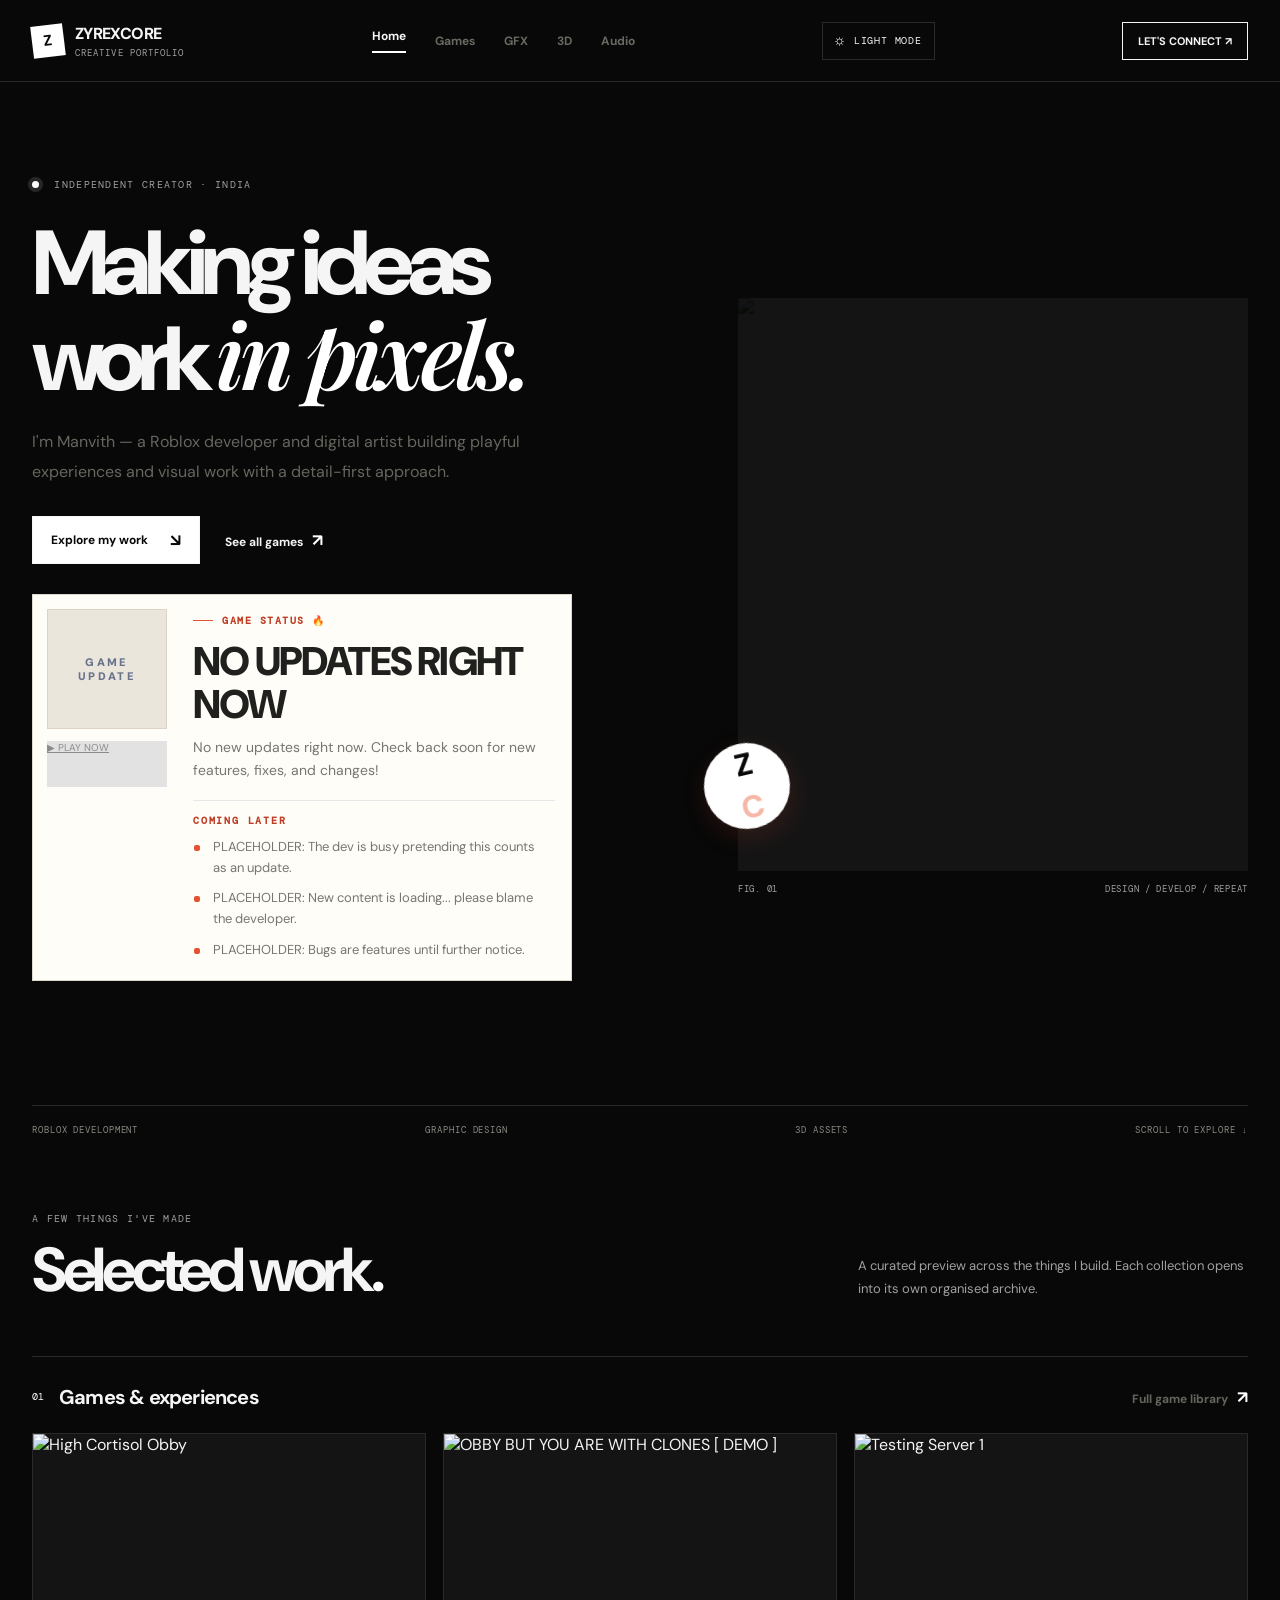
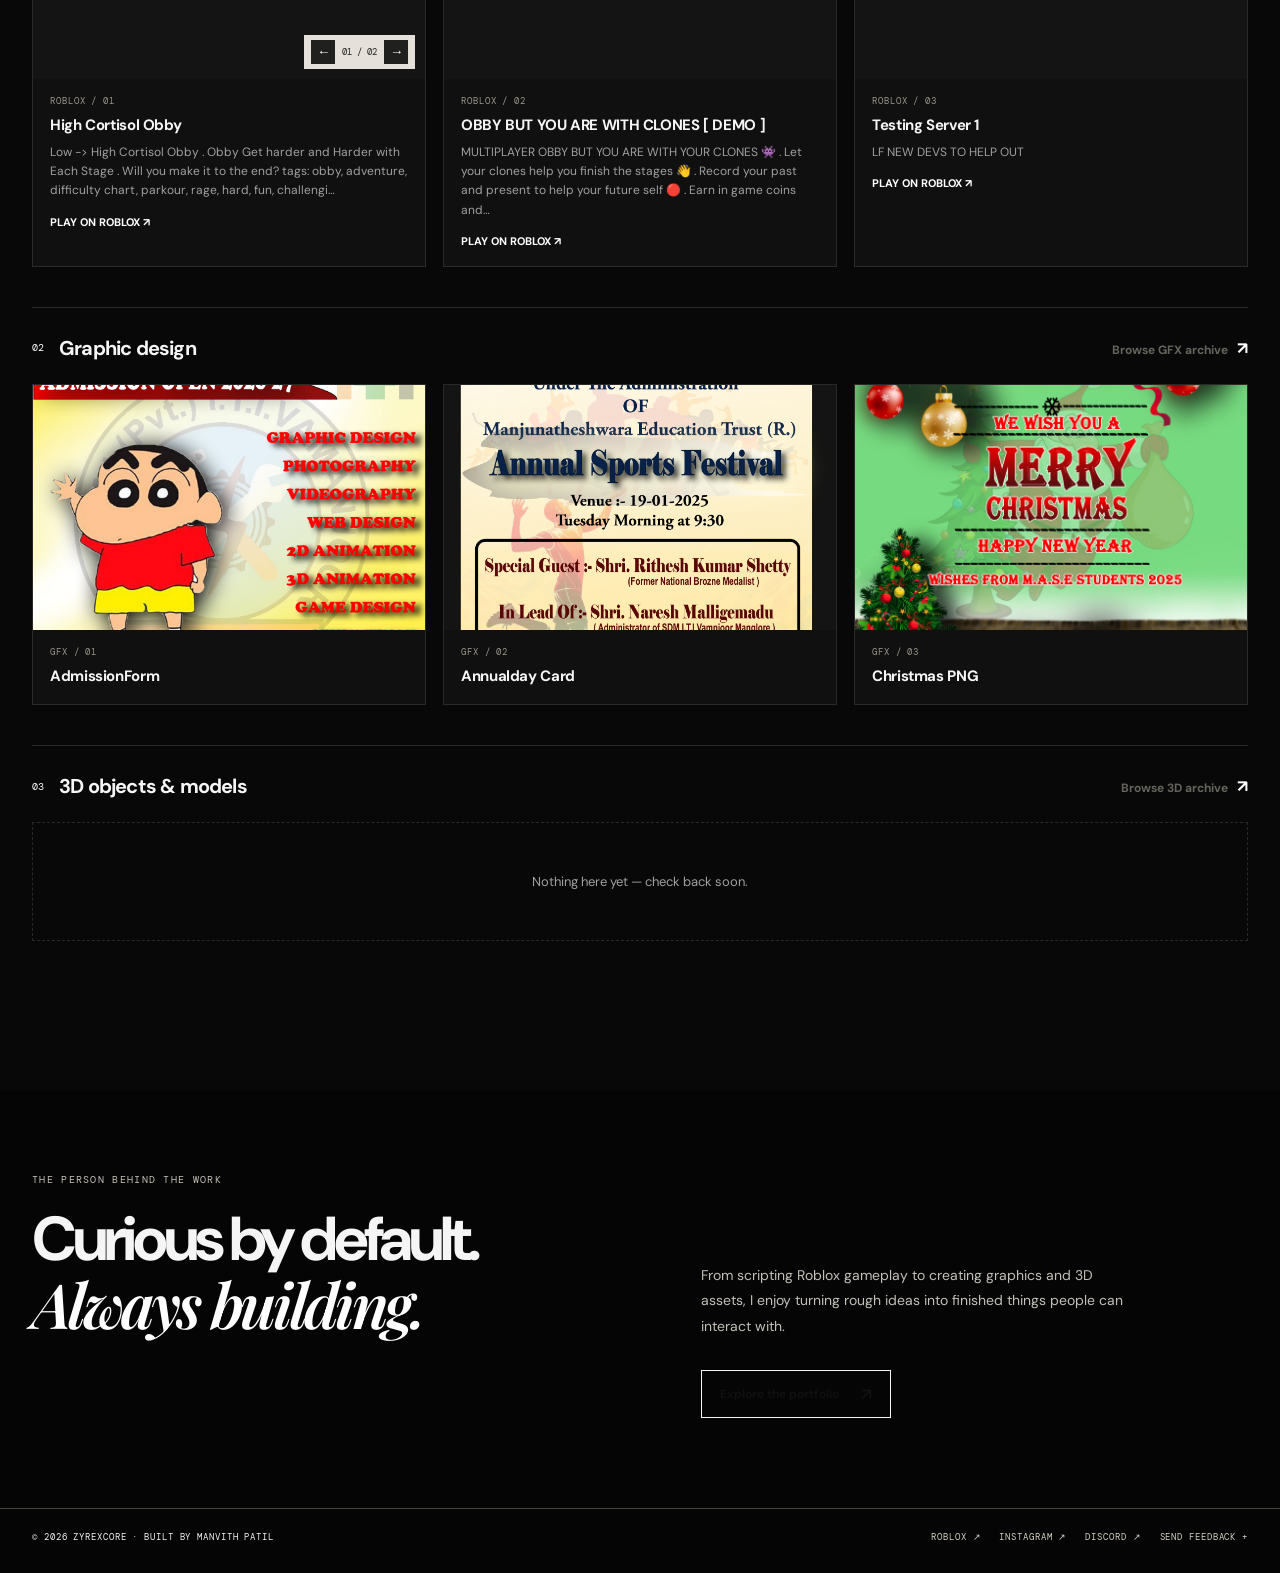
==== commit c1b0b8f6: "Set monochrome theme metadata and refresh cache" ====
--- a/index.html
+++ b/index.html
@@ -1,11 +1,11 @@
 <!doctype html>
 <html lang="en"><head>
 <meta charset="utf-8"><meta name="viewport" content="width=device-width,initial-scale=1">
-<meta name="theme-color" content="#f5f1e9"><meta name="description" content="The creative portfolio of Manvith Patil — Roblox development, GFX and 3D work.">
+<meta name="theme-color" content="#080808"><meta name="description" content="The creative portfolio of Manvith Patil — Roblox development, GFX and 3D work.">
 <title>ZyrexCore — Creative Portfolio</title>
 <link rel="preconnect" href="https://fonts.googleapis.com"><link rel="preconnect" href="https://fonts.gstatic.com" crossorigin>
 <link href="https://fonts.googleapis.com/css2?family=DM+Mono:wght@400;500&family=DM+Sans:wght@400;500;600;700;800&family=Playfair+Display:wght@600;700;800&display=swap" rel="stylesheet">
-<link rel="stylesheet" href="site.css?v=20261109-v1"><link rel="stylesheet" href="update-notes.css?v=20261109-v1">
+<link rel="stylesheet" href="site.css?v=20261109-mono"><link rel="stylesheet" href="update-notes.css?v=20261109-mono">
 </head><body data-page="home">
 <div id="siteHeader"></div>
 <main>
@@ -32,5 +32,5 @@
 <section class="about-strip"><div class="shell about-inner"><span class="overline">THE PERSON BEHIND THE WORK</span><h2>Curious by default.<br><em>Always building.</em></h2><p>From scripting Roblox gameplay to creating graphics and 3D assets, I enjoy turning rough ideas into finished things people can interact with.</p><a href="games.html" class="button button-outline">Explore the portfolio <span>↗</span></a></div></section>
 </main>
 <div id="siteFooter"></div>
-<script src="site.js?v=20261109-v1"></script><script src="update-notes.js?v=4"></script>
+<script src="site.js?v=20261109-mono"></script><script src="update-notes.js?v=4"></script>
 </body></html>
--- a/site.css
+++ b/site.css
@@ -1,5 +1,5 @@
 /* ZYREXCORE — editorial portfolio system */
-:root{--paper:#f5f1e9;--paper2:#ebe6dc;--ink:#20211f;--muted:#77766f;--line:#d8d1c5;--accent:#e45232;--accent-dark:#bf3d23;--white:#fffdf8;--mono:"DM Mono",monospace;--sans:"DM Sans",sans-serif;--serif:"Playfair Display",Georgia,serif;--page:1240px}
+:root{color-scheme:dark;--paper:#080808;--paper2:#141414;--ink:#f5f5f5;--muted:#a0a0a0;--line:#292929;--accent:#ffffff;--accent-dark:#dedede;--white:#101010;--mono:"DM Mono",monospace;--sans:"DM Sans",sans-serif;--serif:"Playfair Display",Georgia,serif;--page:1240px}
 *{box-sizing:border-box}
 html{scroll-behavior:smooth;background:var(--paper)}
 body{margin:0;background:var(--paper);color:var(--ink);font-family:var(--sans);-webkit-font-smoothing:antialiased}
@@ -200,3 +200,44 @@
  .update-notes-title{font-size:17px}
 }
 @media(prefers-reduced-motion:reduce){*,*:before,*:after{scroll-behavior:auto!important;transition:none!important}}
+
+.slide-controls{position:absolute;right:10px;bottom:10px;display:flex;align-items:center;gap:7px;padding:5px 7px;background:#f5f1e9ee;color:#20211f;font:9px var(--mono)}
+.slide-controls button{width:24px;height:24px;border:0;background:#20211f;color:#fff;cursor:pointer}
+.slide-controls button:hover{background:var(--accent)}
+
+
+/* Monochrome theme system — dark is the default */
+:root{color-scheme:dark}
+html[data-theme="light"]{color-scheme:light;--paper:#f7f7f7;--paper2:#e9e9e9;--ink:#111;--muted:#666;--line:#d5d5d5;--accent:#111;--accent-dark:#333;--white:#fff}
+html,body{background:var(--paper);color:var(--ink);transition:background-color .35s ease,color .35s ease}
+.site-header,.primary-nav,.update-notes,.feedback-modal,.feedback-modal input,.feedback-modal textarea{background:var(--paper);color:var(--ink)}
+.wordmark-mark,.hero-stamp,.button-dark{background:#fff;color:#080808}
+html[data-theme="light"] .wordmark-mark,html[data-theme="light"] .hero-stamp,html[data-theme="light"] .button-dark{background:#111;color:#fff}
+.hero-copy h1 em,.about-inner h2 em,.accent,.index-no,.small-link,.text-link span,.arrow-link span{color:var(--accent)}
+.status-dot{background:#fff;box-shadow:0 0 0 4px #ffffff20}
+html[data-theme="light"] .status-dot{background:#111;box-shadow:0 0 0 4px #1111}
+.about-strip,.site-footer{background:#050505;color:#f5f5f5}
+html[data-theme="light"] .about-strip,html[data-theme="light"] .site-footer{background:#111;color:#f5f5f5}
+.project-card{background:var(--white);border-color:var(--line)}
+.project-card:hover{box-shadow:0 18px 45px #0007}
+.button{border-color:var(--ink)}
+.button-dark:hover{background:#bdbdbd;color:#000;border-color:#bdbdbd}
+html[data-theme="light"] .button-dark:hover{background:#444;color:#fff}
+.theme-toggle{display:inline-flex;align-items:center;justify-content:center;gap:9px;min-height:38px;padding:0 12px;border:1px solid var(--line);background:transparent;color:var(--ink);font:10px var(--mono);letter-spacing:.08em;cursor:pointer;transition:background .2s,color .2s,border-color .2s,transform .2s}
+.theme-toggle:hover{background:var(--ink);color:var(--paper);transform:translateY(-2px)}
+.theme-toggle-icon{font-size:15px;line-height:1}
+.theme-toggle:focus-visible,.button:focus-visible,a:focus-visible,button:focus-visible,input:focus-visible{outline:2px solid var(--accent);outline-offset:4px}
+.reveal{opacity:0;transform:translateY(22px);transition:opacity .65s ease,transform .65s cubic-bezier(.2,.7,.2,1)}
+.reveal.is-visible{opacity:1;transform:translateY(0)}
+.project-card{transform:translateY(0);transition:transform .28s cubic-bezier(.2,.7,.2,1),border-color .28s,box-shadow .28s}
+.project-card:hover{transform:translateY(-7px);border-color:var(--ink)}
+.project-image img{transition:transform .6s cubic-bezier(.2,.7,.2,1),filter .3s}
+.project-card:hover .project-image img{transform:scale(1.045);filter:contrast(1.06)}
+.hero-art-frame{overflow:hidden}
+.hero-art-frame img{transition:transform .8s cubic-bezier(.2,.7,.2,1),filter .4s}
+.hero-art:hover .hero-art-frame img{transform:scale(1.035);filter:contrast(1.08)}
+.button,.header-contact,.theme-toggle,.small-link{transition:all .22s ease}
+.archive-head h1{animation:headline-in .7s both}
+@keyframes headline-in{from{opacity:0;transform:translateY(18px)}to{opacity:1;transform:translateY(0)}}
+@media(max-width:620px){.theme-toggle{margin:8px 0;width:100%;justify-content:flex-start}.reveal{transform:translateY(14px)}}
+@media(prefers-reduced-motion:reduce){.reveal{opacity:1;transform:none;transition:none}*{animation:none!important}}
--- a/update-notes.css
+++ b/update-notes.css
@@ -35,3 +35,20 @@
 .update-notes-modal-icon{background:#eef1ff}
 .update-notes-modal-close{border:1px solid #cbd4ff;background:#eef1ff;color:#315cf5}
 @media(max-width:700px){.update-notes{grid-template-columns:minmax(0,1fr);gap:16px;padding:15px;margin-top:30px}.update-notes-media{width:min(100%,250px)}}
+
+/* Updated to fit the new editorial portfolio layout */
+.update-notes{border-color:#ded7cb!important;background:#fffdf8!important;box-shadow:none!important;border-radius:0!important}
+.update-notes-title{color:#20211f!important}
+.update-notes-subtitle,.update-notes-list li{color:#77766f!important}
+.update-notes-label,.update-notes-list-title{color:#bf3d23!important}
+.update-notes-label:before,.update-notes-list li:before{background:#e45232!important}
+.update-notes-image-wrap{background:#ebe6dc!important;border-color:#ded1c5!important;border-radius:0!important}
+.update-notes-play-disabled,.update-notes-play-disabled:hover{background:#e7e2d9!important;border-color:#d4ccbf!important;color:#918b80!important;opacity:1!important}
+.update-notes-modal-card{background:#fffdf8!important;border:1px solid #ded7cb!important;border-left:4px solid #e45232!important;border-radius:0!important}
+.update-notes-modal-card h3{color:#20211f!important}
+.update-notes-modal-card p{color:#77766f!important}
+.update-notes-modal-close{background:#20211f!important;color:#fff!important;border:0!important;border-radius:0!important}
+
+/* Fit the status card into the rebuilt two-column hero */
+.hero-copy>.update-notes{grid-template-columns:120px minmax(0,1fr)!important;width:100%!important;max-width:540px!important;margin:30px 0 0!important;padding:14px!important;border-radius:0!important}
+@media(max-width:620px){.hero-copy>.update-notes{grid-template-columns:90px minmax(0,1fr)!important;margin-top:24px!important;padding:10px!important}}
